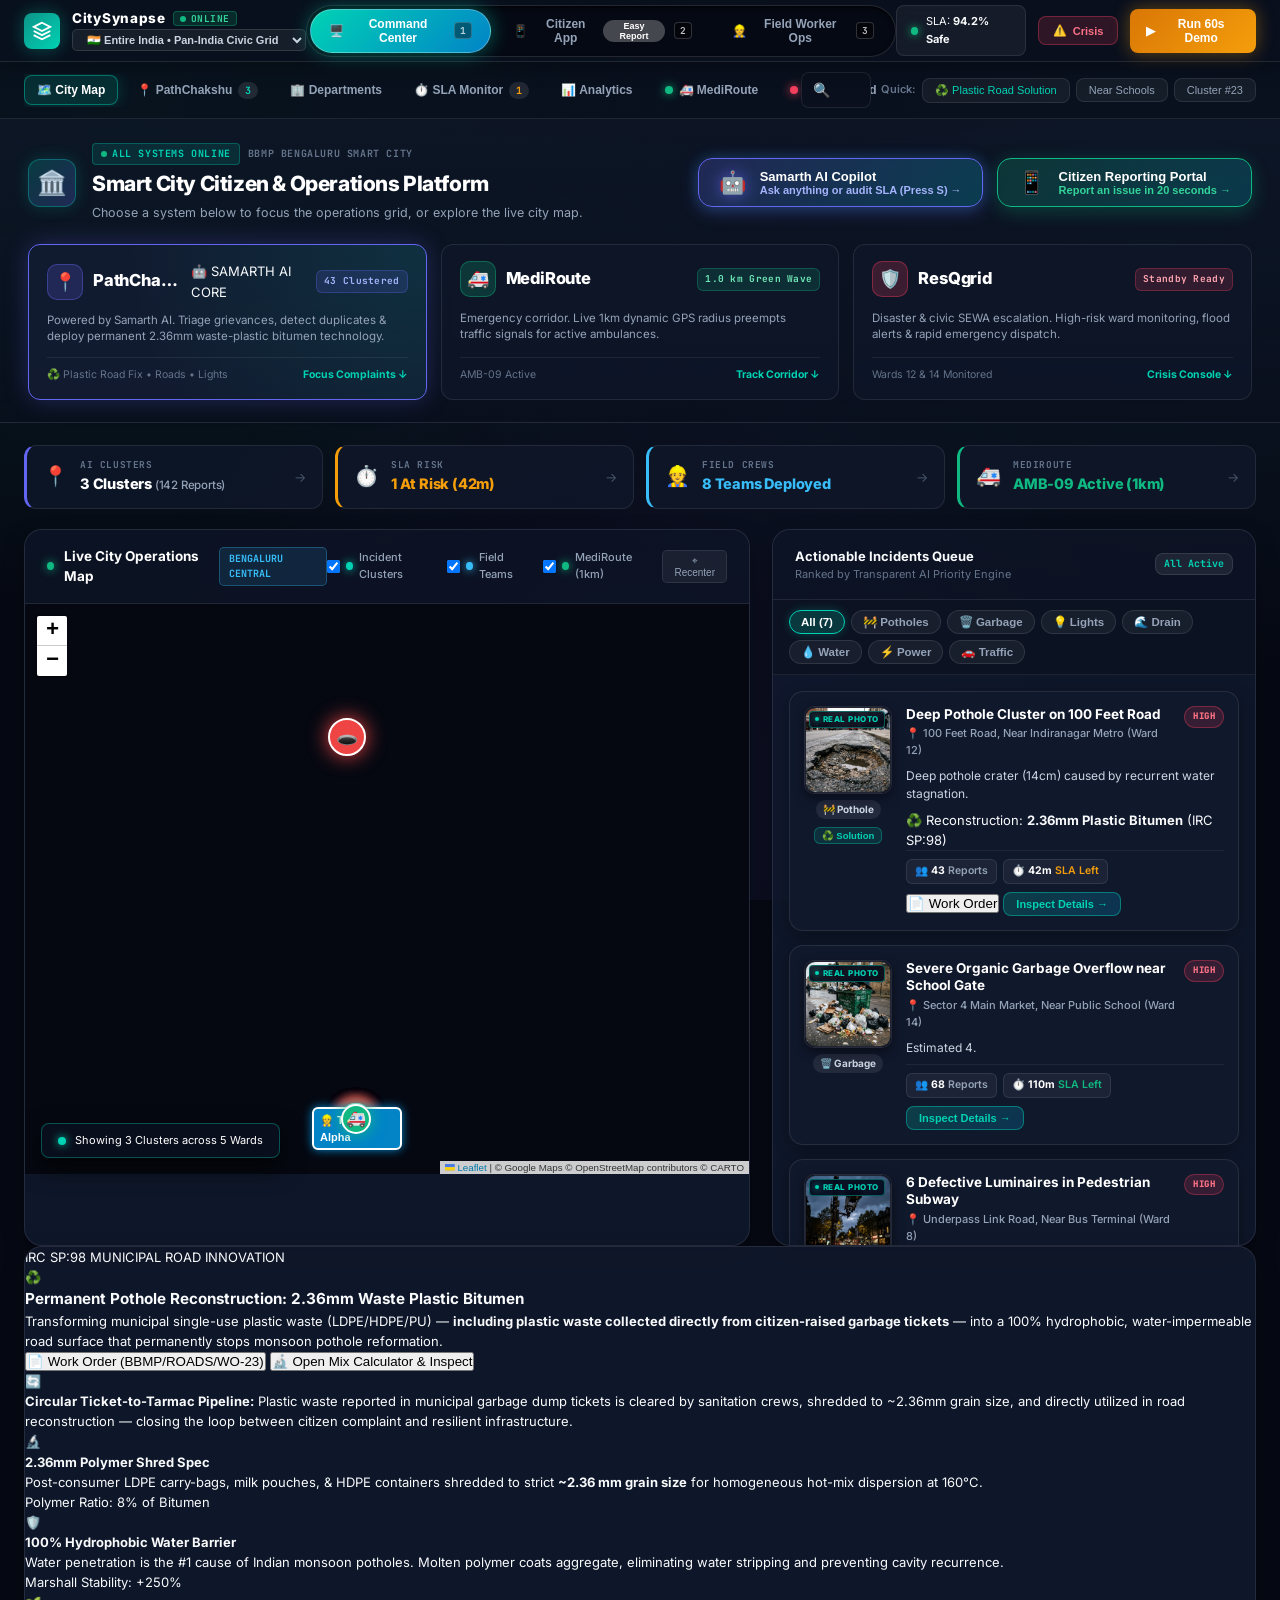
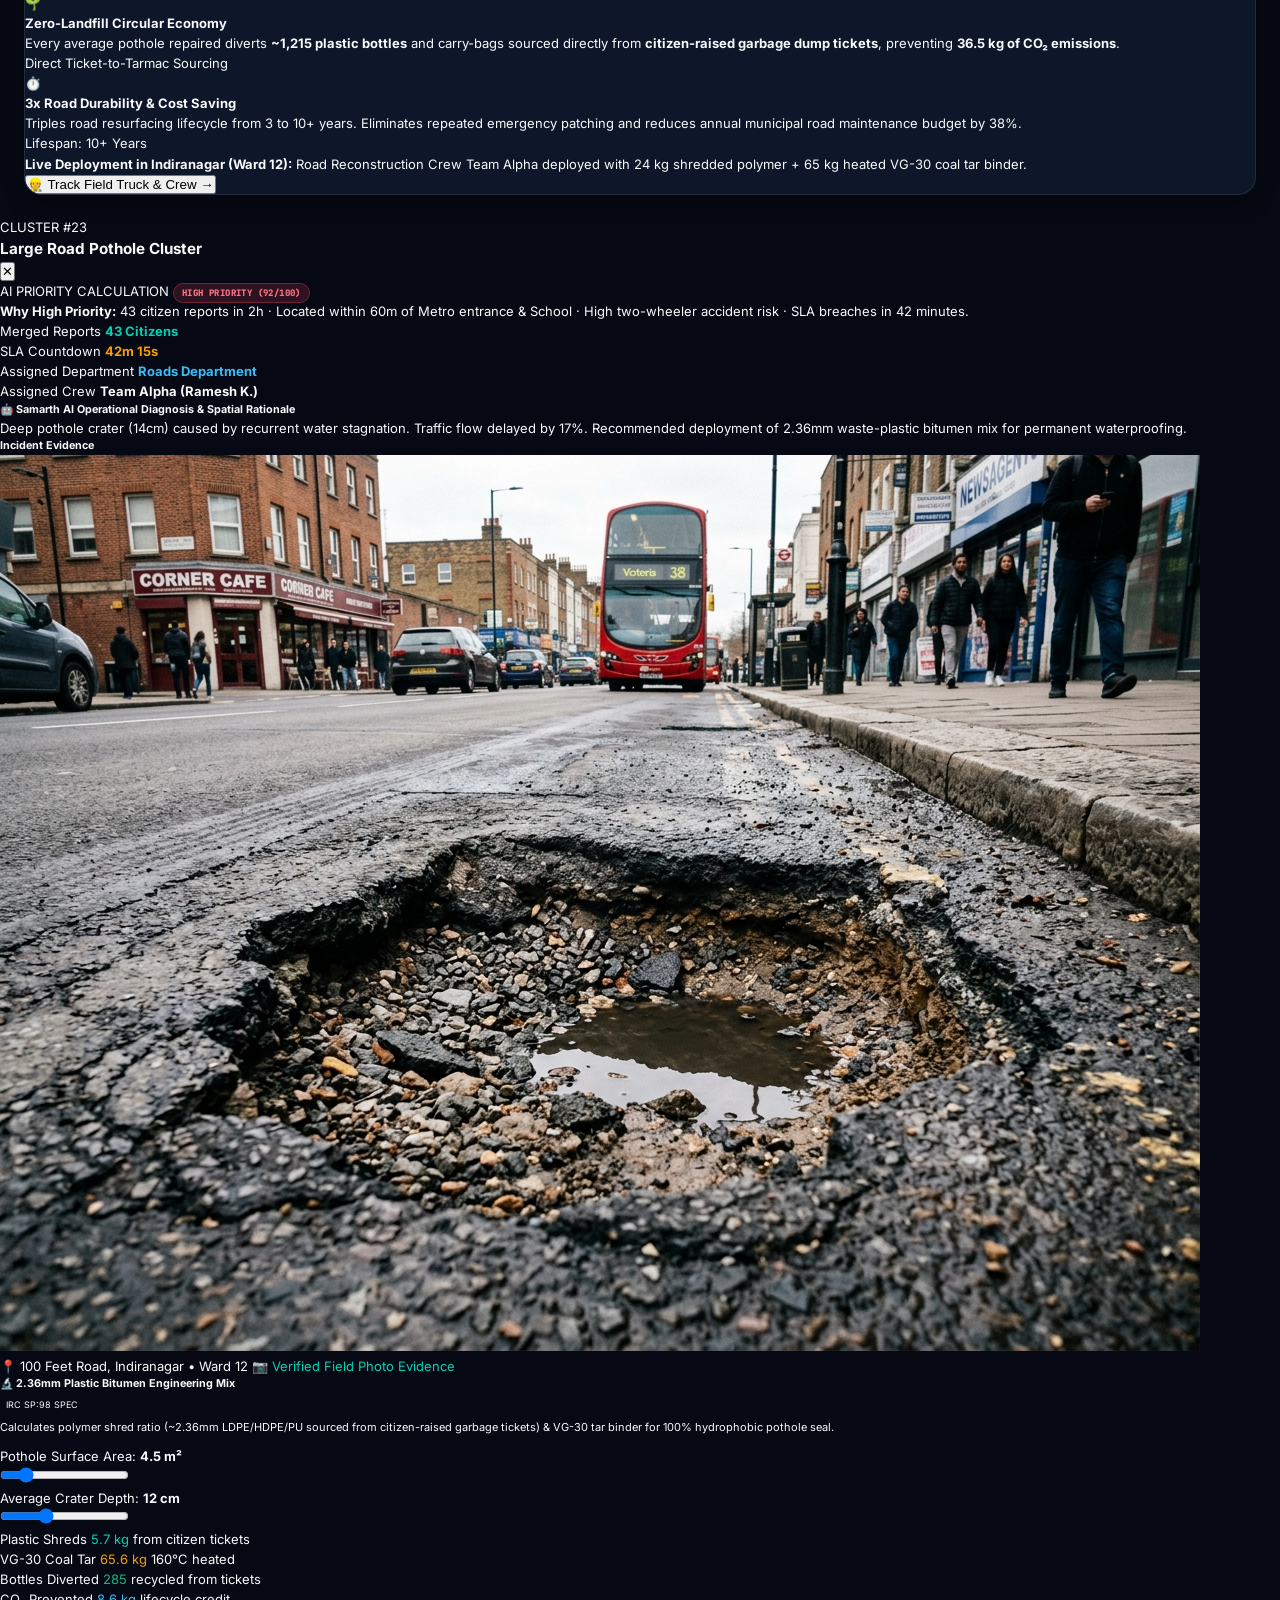
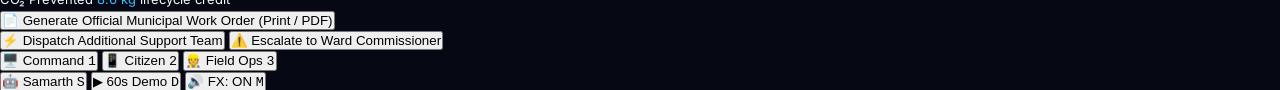
==== index.html @ ceaaeb84 "feat: CitySynapse Smart City Citizen Reporting Platform & Unified Command Center" ====
<!DOCTYPE html>
<html lang="en">
<head>
  <meta charset="UTF-8" />
  <meta name="viewport" content="width=device-width, initial-scale=1.0" />
  <title>CitySynapse — Smart City Citizen Reporting Platform & Unified Command Center</title>
  <meta name="description" content="CitySynapse: Production-grade Civic Operating System connecting Citizens, Field Workers, and City Command Centers with transparent AI triage, incident clustering, and SLA monitoring." />
  
  <!-- Typography: Inter & JetBrains Mono -->
  <link rel="preconnect" href="https://fonts.googleapis.com" />
  <link rel="preconnect" href="https://fonts.gstatic.com" crossorigin />
  <link href="https://fonts.googleapis.com/css2?family=Inter:wght@300;400;500;600;700;800&family=JetBrains+Mono:wght@400;500;600&display=swap" rel="stylesheet" />
  
  <!-- Local Leaflet CSS (Zero tracking / No 3rd-party blockage) -->
  <link rel="stylesheet" href="leaflet.css" />
  
  <!-- Main Production Stylesheet -->
  <link rel="stylesheet" href="style.css" />

  <!-- Client-Side EXIF & GPS Metadata Parser -->
  <script src="exif_parser.js"></script>

  <!-- Google Maps JavaScript API (Entire India Geographic Coverage) -->
  <script src="https://maps.googleapis.com/maps/api/js?loading=async&libraries=places,geometry&callback=initGoogleCivicMap" async defer></script>
</head>
<body class="civic-os-body">

  <!-- =================================================================
       GLOBAL APPLICATION BAR (Clean, Unified Navigation & Role Switcher)
  ================================================================== -->
  <header class="global-app-bar" id="global-app-bar">
    <!-- Left: City Brand & Metro Selector -->
    <div class="bar-left">
      <div class="civic-brand">
        <div class="brand-emblem">
          <svg width="20" height="20" viewBox="0 0 24 24" fill="none" stroke="currentColor" stroke-width="2.2">
            <path d="M12 2L2 7l10 5 10-5-10-5zM2 17l10 5 10-5M2 12l10 5 10-5"/>
          </svg>
        </div>
        <div class="brand-titles">
          <div class="brand-title-row">
            <span class="brand-app-name">CitySynapse</span>
            <span class="brand-live-badge"><span class="live-pulse-dot mini"></span> ONLINE</span>
          </div>
          <div class="metro-dropdown-wrap">
            <select class="metro-select" id="metro-select" onchange="civicApp.changeMetro(this.value)" title="Select City Municipality">
              <option value="IND" selected>🇮🇳 Entire India • Pan-India Civic Grid</option>
              <option value="BLR">Bengaluru • BBMP Smart City</option>
              <option value="DEL">Delhi • MCD Urban Command</option>
              <option value="MUM">Mumbai • BMC Greater Metro</option>
              <option value="HYD">Hyderabad • GHMC Integrated Grid</option>
              <option value="CHN">Chennai • GCC Metropolitan Grid</option>
              <option value="KOL">Kolkata • KMC Central Municipality</option>
              <option value="AMD">Ahmedabad • AMC Smart Urban</option>
              <option value="PUN">Pune • PMC Civic Resilience</option>
              <option value="JAI">Jaipur • JMC Heritage Smart Grid</option>
            </select>
          </div>
        </div>
      </div>
    </div>

    <!-- Center: Role / Experience Switcher (3 Specialized Experiences) -->
    <div class="bar-center">
      <div class="role-switcher-group" role="tablist" aria-label="Experience Switcher">
        <button class="role-btn active" id="role-btn-command" onclick="civicApp.switchExperience('command')" title="Desktop Mission Control (Press 1)">
          <span class="role-icon">🖥️</span>
          <span class="role-label">Command Center</span>
          <kbd class="kbd-sub">1</kbd>
        </button>

        <button class="role-btn" id="role-btn-citizen" onclick="civicApp.switchExperience('citizen')" title="Simple Citizen Reporting App (Press 2)">
          <span class="role-icon">📱</span>
          <span class="role-label">Citizen App</span>
          <span class="role-badge pulse">Easy Report</span>
          <kbd class="kbd-sub">2</kbd>
        </button>

        <button class="role-btn" id="role-btn-field" onclick="civicApp.switchExperience('field')" title="Field Operations Worker View (Press 3)">
          <span class="role-icon">👷</span>
          <span class="role-label">Field Worker Ops</span>
          <kbd class="kbd-sub">3</kbd>
        </button>
      </div>
    </div>

    <!-- Right: Global Actions, SLA Watch & Hackathon Guided Demo Trigger -->
    <div class="bar-right">
      <!-- SLA Status Indicator -->
      <div class="sla-live-pill" id="global-sla-indicator" title="City-Wide SLA Compliance">
        <span class="sla-dot green"></span>
        <span class="sla-text">SLA: <strong>94.2% Safe</strong></span>
      </div>

      <!-- Emergency Mode Button -->
      <button class="btn-emergency-mode" id="btn-emergency-mode" onclick="civicApp.promptEmergencyMode()" title="Toggle Confirmation-Gated Crisis Operations Mode">
        <span class="em-icon">⚠️</span>
        <span class="em-label">Crisis</span>
      </button>

      <!-- Guided Hackathon Demo Button -->
      <button class="btn-guided-demo" id="btn-guided-demo" onclick="civicApp.launchGuidedDemo()" title="Run continuous 60-second end-to-end hackathon demonstration">
        <span class="demo-play-icon">▶</span>
        <span class="demo-label">Run 60s Demo</span>
      </button>
    </div>
  </header>

  <!-- =================================================================
       EXPERIENCE 1: UNIFIED COMMAND CENTER (DESKTOP-FIRST, DARK)
  ================================================================== -->
  <main class="experience-container active" id="exp-command-center">

    <!-- Command Center Sub-Navigation Header -->
    <section class="command-subnav">
      <div class="subnav-tabs">
        <button class="cmd-tab active" data-cmd-tab="overview" onclick="civicApp.switchCommandTab('overview')">
          <span>🗺️ City Map</span>
        </button>
        <button class="cmd-tab" data-cmd-tab="clusters" onclick="civicApp.switchCommandTab('clusters')" title="PathChakshu AI Civic Complaints">
          <span>📍 PathChakshu</span>
          <span class="badge-count text-teal" id="badge-clusters-count">3</span>
        </button>
        <button class="cmd-tab" data-cmd-tab="departments" onclick="civicApp.switchCommandTab('departments')">
          <span>🏢 Departments</span>
        </button>
        <button class="cmd-tab" data-cmd-tab="sla" onclick="civicApp.switchCommandTab('sla')">
          <span>⏱️ SLA Monitor</span>
          <span class="badge-count text-amber" id="badge-sla-count">1</span>
        </button>
        <button class="cmd-tab" data-cmd-tab="analytics" onclick="civicApp.switchCommandTab('analytics')">
          <span>📊 Analytics</span>
        </button>
        <button class="cmd-tab" data-cmd-tab="mediroute" onclick="civicApp.switchCommandTab('mediroute')" title="MediRoute Ambulance Corridor">
          <span class="indicator-dot green"></span>
          <span>🚑 MediRoute</span>
        </button>
        <button class="cmd-tab" data-cmd-tab="resqgrid" onclick="civicApp.focusSystem('resqgrid')" title="ResQgrid Disaster SEWA SOS">
          <span class="indicator-dot red"></span>
          <span>🛡️ ResQgrid</span>
        </button>
      </div>

      <!-- Quick Natural Language Filter Bar -->
      <div class="nl-search-container">
        <div class="nl-input-wrapper">
          <span class="nl-icon">🔍</span>
          <input type="text" id="nl-query-input" class="nl-input" placeholder="Search or filter: e.g. 'near schools', 'potholes', 'Cluster #23'..." onkeyup="civicApp.handleNlInput(event)" />
          <button class="btn-nl-clear" id="btn-nl-clear" onclick="civicApp.clearNlFilter()" style="display:none;">✕</button>
        </div>
        <div class="nl-preset-chips">
          <span class="preset-label">Quick:</span>
          <button class="chip-preset text-teal" onclick="civicApp.applyNlPreset('plastic road')">♻️ Plastic Road Solution</button>
          <button class="chip-preset" onclick="civicApp.applyNlPreset('near schools')">Near Schools</button>
          <button class="chip-preset" onclick="civicApp.applyNlPreset('Cluster #23')">Cluster #23</button>
        </div>
      </div>
    </section>

    <!-- =================================================================
         FRIENDLY SMART CITY SYSTEM HUB (3 Core Integrated Platforms)
    ================================================================== -->
    <section class="system-hub-hero" id="system-hub-hero">
      <div class="hero-welcome-bar">
        <div class="hwb-left">
          <div class="hwb-icon-badge">🏛️</div>
          <div class="hwb-text">
            <div class="hwb-kicker">
              <span class="hub-pill"><span class="live-pulse-dot mini"></span> ALL SYSTEMS ONLINE</span>
              <span class="hwb-city-label">BBMP BENGALURU SMART CITY</span>
            </div>
            <h1 class="hwb-title">Smart City Citizen & Operations Platform</h1>
            <p class="hwb-sub">Choose a system below to focus the operations grid, or explore the live city map.</p>
          </div>
        </div>
        <div class="hwb-right">
          <!-- Samarth AI Glowful Button (on the left side of Citizen Reporting Portal, in same style) -->
          <button class="btn-hero-samarth" id="btn-hero-samarth" onclick="civicApp.openSamarthConsole()" title="Launch Samarth AI Civic Intelligence Console (Press S or ⌘K)">
            <span class="btn-ai-icon">🤖</span>
            <div class="btn-text-group">
              <span class="btn-top-lbl">Samarth AI Copilot</span>
              <span class="btn-bot-lbl">Ask anything or audit SLA (Press S) →</span>
            </div>
          </button>

          <!-- Citizen Reporting Portal Button (on the right) -->
          <button class="btn-switch-to-citizen" onclick="civicApp.switchExperience('citizen')" title="Switch to Simple Citizen Reporting View (Press 2)">
            <span class="btn-phone-icon">📱</span>
            <div class="btn-text-group">
              <span class="btn-top-lbl">Citizen Reporting Portal</span>
              <span class="btn-bot-lbl">Report an issue in 20 seconds →</span>
            </div>
          </button>
        </div>
      </div>

      <!-- 3 Prominent System Focus Cards (Strictly in One Line) -->
      <div class="system-cards-trio">
        <!-- 1. PathChakshu: Civic Complaints -->
        <div class="system-card active" id="sys-card-pathchakshu" onclick="civicApp.focusSystem('pathchakshu')">
          <div class="sys-card-top">
            <div class="sys-card-lead">
              <div class="sys-icon-badge indigo">📍</div>
              <h3 class="sys-title">PathChakshu</h3>
              <span class="ai-brain-chip">🤖 SAMARTH AI CORE</span>
            </div>
            <span class="sys-status-tag indigo">43 Clustered</span>
          </div>
          <p class="sys-desc">Powered by Samarth AI. Triage grievances, detect duplicates & deploy permanent 2.36mm waste-plastic bitumen technology.</p>
          <div class="sys-meta">
            <span class="sys-tags">♻️ Plastic Road Fix • Roads • Lights</span>
            <span class="sys-cta">Focus Complaints ↓</span>
          </div>
        </div>

        <!-- 2. MediRoute: Ambulance Corridor -->
        <div class="system-card" id="sys-card-mediroute" onclick="civicApp.focusSystem('mediroute')">
          <div class="sys-card-top">
            <div class="sys-card-lead">
              <div class="sys-icon-badge emerald">🚑</div>
              <h3 class="sys-title">MediRoute</h3>
            </div>
            <span class="sys-status-tag emerald">1.0 km Green Wave</span>
          </div>
          <p class="sys-desc">Emergency corridor. Live 1km dynamic GPS radius preempts traffic signals for active ambulances.</p>
          <div class="sys-meta">
            <span class="sys-tags">AMB-09 Active</span>
            <span class="sys-cta">Track Corridor ↓</span>
          </div>
        </div>

        <!-- 3. ResQgrid: Disaster & SOS SEWA -->
        <div class="system-card" id="sys-card-resqgrid" onclick="civicApp.focusSystem('resqgrid')">
          <div class="sys-card-top">
            <div class="sys-card-lead">
              <div class="sys-icon-badge rose">🛡️</div>
              <h3 class="sys-title">ResQgrid</h3>
            </div>
            <span class="sys-status-tag rose">Standby Ready</span>
          </div>
          <p class="sys-desc">Disaster & civic SEWA escalation. High-risk ward monitoring, flood alerts & rapid emergency dispatch.</p>
          <div class="sys-meta">
            <span class="sys-tags">Wards 12 & 14 Monitored</span>
            <span class="sys-cta">Crisis Console ↓</span>
          </div>
        </div>
      </div>
    </section>

    <!-- TAB: CITY OVERVIEW & MAP -->
    <div class="cmd-panel active" id="cmd-tab-overview">
      <!-- Streamlined Operational Metrics Bar (Compact & Scannable) -->
      <div class="cmd-kpi-strip">
        <div class="kpi-pill indigo" onclick="civicApp.switchCommandTab('clusters')" title="Click to view AI clusters">
          <span class="kpi-pill-icon">📍</span>
          <div class="kpi-pill-text">
            <span class="kpi-pill-lbl">AI CLUSTERS</span>
            <strong class="kpi-pill-val" id="kpi-clusters-val">3 Clusters <span class="kpi-pill-sub">(142 Reports)</span></strong>
          </div>
          <span class="kpi-pill-arrow">→</span>
        </div>

        <div class="kpi-pill amber" onclick="civicApp.switchCommandTab('sla')" title="Click to view SLA countdowns">
          <span class="kpi-pill-icon">⏱️</span>
          <div class="kpi-pill-text">
            <span class="kpi-pill-lbl">SLA RISK</span>
            <strong class="kpi-pill-val text-amber" id="kpi-sla-risk-val">1 At Risk (42m)</strong>
          </div>
          <span class="kpi-pill-arrow">→</span>
        </div>

        <div class="kpi-pill sky" onclick="civicApp.switchCommandTab('departments')" title="Click to view active field crews">
          <span class="kpi-pill-icon">👷</span>
          <div class="kpi-pill-text">
            <span class="kpi-pill-lbl">FIELD CREWS</span>
            <strong class="kpi-pill-val text-sky" id="kpi-field-units-val">8 Teams Deployed</strong>
          </div>
          <span class="kpi-pill-arrow">→</span>
        </div>

        <div class="kpi-pill emerald" onclick="civicApp.switchCommandTab('mediroute')" title="Click to view MediRoute Corridor">
          <span class="kpi-pill-icon">🚑</span>
          <div class="kpi-pill-text">
            <span class="kpi-pill-lbl">MEDIROUTE</span>
            <strong class="kpi-pill-val text-green" id="kpi-mediroute-val">AMB-09 Active (1km)</strong>
          </div>
          <span class="kpi-pill-arrow">→</span>
        </div>
      </div>

      <!-- Main Geospatial Command Grid: Map (Left) + Actionable Priority Feed (Right) -->
      <div class="cmd-main-grid">
        <!-- Map Panel -->
        <div class="cmd-map-wrapper panel-dark">
          <div class="panel-inner-header">
            <div class="map-title-row">
              <span class="indicator-dot green pulse"></span>
              <h4>Live City Operations Map</h4>
              <span class="map-city-tag" id="map-city-tag">BENGALURU CENTRAL</span>
            </div>
            <!-- Map Layer Toggles -->
            <div class="map-layer-controls">
              <label class="layer-chk">
                <input type="checkbox" id="chk-layer-clusters" checked onchange="civicApp.toggleMapLayer('clusters')" />
                <span class="chk-dot teal"></span> Incident Clusters
              </label>
              <label class="layer-chk">
                <input type="checkbox" id="chk-layer-field" checked onchange="civicApp.toggleMapLayer('field')" />
                <span class="chk-dot sky"></span> Field Teams
              </label>
              <label class="layer-chk">
                <input type="checkbox" id="chk-layer-corridor" checked onchange="civicApp.toggleMapLayer('corridor')" />
                <span class="chk-dot green"></span> MediRoute (1km)
              </label>
              <button class="btn-icon-xs" onclick="civicApp.recenterCommandMap()" title="Recenter Map">⌖ Recenter</button>
            </div>
          </div>
          <div class="map-canvas-holder">
            <div id="command-center-map" class="command-leaflet-map"></div>
            <!-- Map Floating Alert Pill -->
            <div class="map-incident-quickbadge" id="map-quickbadge">
              <span class="quickbadge-dot"></span>
              <span class="quickbadge-txt" id="map-quickbadge-text">Showing 3 Clusters across 5 Wards</span>
            </div>
          </div>
        </div>

        <!-- Right Side: Actionable Priority Queue -->
        <div class="cmd-priority-feed panel-dark">
          <div class="panel-inner-header">
            <div>
              <h4>Actionable Incidents Queue</h4>
              <p class="panel-desc">Ranked by Transparent AI Priority Engine</p>
            </div>
            <span class="tag-status-pill text-teal" id="queue-filter-tag">All Active</span>
          </div>

          <!-- Quick Category Filters for Scannability -->
          <div class="queue-filter-chips">
            <button class="q-chip active" id="q-chip-all" onclick="civicApp.filterQueue('all')">All (7)</button>
            <button class="q-chip" id="q-chip-pothole" onclick="civicApp.filterQueue('Pothole')">🚧 Potholes</button>
            <button class="q-chip" id="q-chip-garbage" onclick="civicApp.filterQueue('Garbage')">🗑️ Garbage</button>
            <button class="q-chip" id="q-chip-streetlight" onclick="civicApp.filterQueue('Streetlight')">💡 Lights</button>
            <button class="q-chip" id="q-chip-drainage" onclick="civicApp.filterQueue('Drainage')">🌊 Drain</button>
            <button class="q-chip" id="q-chip-water-leakage" onclick="civicApp.filterQueue('Water Leakage')">💧 Water</button>
            <button class="q-chip" id="q-chip-power-line" onclick="civicApp.filterQueue('Power Line')">⚡ Power</button>
            <button class="q-chip" id="q-chip-traffic" onclick="civicApp.filterQueue('Traffic')">🚗 Traffic</button>
          </div>

          <div class="incidents-scroll-list" id="command-incidents-list">
            <!-- Pothole Incident with Realistic Photo Evidence -->
            <div class="incident-action-card" onclick="civicApp.openIncidentDrawer('Cluster #23')" title="Click to inspect incident and assign field team">
              <div class="iac-thumb-col">
                <div class="iac-thumb-frame" onclick="event.stopPropagation(); civicApp.openIncidentPhotoModal('Cluster #23')" title="Click to view full HD realistic photo evidence">
                  <img src="/assets/pothole.jpg" class="iac-thumb" alt="Deep Pothole Cluster on 100 Feet Road" loading="lazy" />
                  <span class="iac-photo-tag"><span class="iac-photo-dot"></span>REAL PHOTO</span>
                  <span class="iac-photo-zoom-btn">🔍 View HD</span>
                </div>
                <span class="iac-thumb-badge">🚧 Pothole</span>
                <button class="btn-compare-photo" onclick="event.stopPropagation(); civicApp.openIncidentPhotoModal('Cluster #23', 'solution')" title="View 2.36mm Plastic Road Reconstruction Solution Photo">
                  ♻️ Solution
                </button>
              </div>
              <div class="iac-content">
                <div class="iac-header">
                  <div class="iac-title-wrap">
                    <span class="iac-title">Deep Pothole Cluster on 100 Feet Road</span>
                    <span class="iac-ward-tag">📍 100 Feet Road, Near Indiranagar Metro (Ward 12)</span>
                  </div>
                  <span class="priority-pill high">HIGH</span>
                </div>
                <p class="iac-friendly-desc">Deep pothole crater (14cm) caused by recurrent water stagnation.</p>
                <div class="iac-plastic-pill" onclick="event.stopPropagation(); civicApp.openIncidentDrawer('Cluster #23')">
                  <span class="ipp-icon">♻️</span>
                  <span class="ipp-txt">Reconstruction: <strong>2.36mm Plastic Bitumen</strong> (IRC SP:98)</span>
                </div>
                <div class="iac-bottom-row">
                  <div class="iac-meta-badges">
                    <span class="iac-pill-tag count">👥 <strong>43</strong> Reports</span>
                    <span class="iac-pill-tag text-amber">⏱️ <strong>42m</strong> SLA Left</span>
                  </div>
                  <div class="iac-actions-group">
                    <button class="btn-card-wo" onclick="event.stopPropagation(); civicApp.openWorkOrderModal('Cluster #23')">📄 Work Order</button>
                    <button class="btn-card-inspect" onclick="event.stopPropagation(); civicApp.openIncidentDrawer('Cluster #23')">Inspect Details →</button>
                  </div>
                </div>
              </div>
            </div>

            <!-- Garbage Incident with Realistic Photo Evidence -->
            <div class="incident-action-card" onclick="civicApp.openIncidentDrawer('Cluster #18')" title="Click to inspect incident and assign field team">
              <div class="iac-thumb-col">
                <div class="iac-thumb-frame" onclick="event.stopPropagation(); civicApp.openIncidentPhotoModal('Cluster #18')" title="Click to view full HD realistic photo evidence">
                  <img src="/assets/garbage.jpg" class="iac-thumb" alt="Severe Organic Garbage Overflow near School Gate" loading="lazy" />
                  <span class="iac-photo-tag"><span class="iac-photo-dot"></span>REAL PHOTO</span>
                  <span class="iac-photo-zoom-btn">🔍 View HD</span>
                </div>
                <span class="iac-thumb-badge">🗑️ Garbage</span>
              </div>
              <div class="iac-content">
                <div class="iac-header">
                  <div class="iac-title-wrap">
                    <span class="iac-title">Severe Organic Garbage Overflow near School Gate</span>
                    <span class="iac-ward-tag">📍 Sector 4 Main Market, Near Public School (Ward 14)</span>
                  </div>
                  <span class="priority-pill high">HIGH</span>
                </div>
                <p class="iac-friendly-desc">Estimated 4.8 tons decomposing organic biomass.</p>
                <div class="iac-bottom-row">
                  <div class="iac-meta-badges">
                    <span class="iac-pill-tag count">👥 <strong>68</strong> Reports</span>
                    <span class="iac-pill-tag text-green">⏱️ <strong>110m</strong> SLA Left</span>
                  </div>
                  <div class="iac-actions-group">
                    <button class="btn-card-inspect" onclick="event.stopPropagation(); civicApp.openIncidentDrawer('Cluster #18')">Inspect Details →</button>
                  </div>
                </div>
              </div>
            </div>

            <!-- Streetlight Incident with Realistic Photo Evidence -->
            <div class="incident-action-card" onclick="civicApp.openIncidentDrawer('Cluster #09')" title="Click to inspect incident and assign field team">
              <div class="iac-thumb-col">
                <div class="iac-thumb-frame" onclick="event.stopPropagation(); civicApp.openIncidentPhotoModal('Cluster #09')" title="Click to view full HD realistic photo evidence">
                  <img src="/assets/streetlight.jpg" class="iac-thumb" alt="6 Defective Luminaires in Pedestrian Subway" loading="lazy" />
                  <span class="iac-photo-tag"><span class="iac-photo-dot"></span>REAL PHOTO</span>
                  <span class="iac-photo-zoom-btn">🔍 View HD</span>
                </div>
                <span class="iac-thumb-badge">💡 Streetlight</span>
              </div>
              <div class="iac-content">
                <div class="iac-header">
                  <div class="iac-title-wrap">
                    <span class="iac-title">6 Defective Luminaires in Pedestrian Subway</span>
                    <span class="iac-ward-tag">📍 Underpass Link Road, Near Bus Terminal (Ward 8)</span>
                  </div>
                  <span class="priority-pill high">HIGH</span>
                </div>
                <p class="iac-friendly-desc">Phase trip in distribution pillar.</p>
                <div class="iac-bottom-row">
                  <div class="iac-meta-badges">
                    <span class="iac-pill-tag count">👥 <strong>31</strong> Reports</span>
                    <span class="iac-pill-tag text-green">⏱️ <strong>165m</strong> SLA Left</span>
                  </div>
                  <div class="iac-actions-group">
                    <button class="btn-card-inspect" onclick="event.stopPropagation(); civicApp.openIncidentDrawer('Cluster #09')">Inspect Details →</button>
                  </div>
                </div>
              </div>
            </div>
          </div>
        </div>
      </div>

      <!-- =================================================================
           SUSTAINABLE POTHOLE SOLUTION: PLASTIC ROAD INNOVATION SHOWCASE
      ================================================================== -->
      <section class="plastic-road-showcase-card panel-dark" id="plastic-road-showcase">
        <div class="pr-showcase-header">
          <div class="pr-badge-pill">
            <span class="pr-pill-dot"></span>
            <span>IRC SP:98 MUNICIPAL ROAD INNOVATION</span>
          </div>
          <div class="pr-title-group">
            <div class="pr-title-icon">♻️</div>
            <div>
              <h3 class="pr-title">Permanent Pothole Reconstruction: 2.36mm Waste Plastic Bitumen</h3>
              <p class="pr-subtitle">
                Transforming municipal single-use plastic waste (LDPE/HDPE/PU) — <strong>including plastic waste collected directly from citizen-raised garbage tickets</strong> — into a 100% hydrophobic, water-impermeable road surface that permanently stops monsoon pothole reformation.
              </p>
            </div>
          </div>
          <div class="pr-header-actions">
            <button class="btn-pr-action" onclick="civicApp.openWorkOrderModal('Cluster #23')" title="View official municipal work order">
              📄 Work Order (BBMP/ROADS/WO-23)
            </button>
            <button class="btn-pr-action primary" onclick="civicApp.openIncidentDrawer('Cluster #23')" title="Open 2.36mm engineering mix calculator">
              🔬 Open Mix Calculator & Inspect
            </button>
          </div>
        </div>

        <!-- Circular Ticket-to-Tarmac Pipeline Callout -->
        <div class="pr-circular-pipeline-badge">
          <div class="pcpb-icon">🔄</div>
          <div class="pcpb-text">
            <strong>Circular Ticket-to-Tarmac Pipeline:</strong> Plastic waste reported in municipal garbage dump tickets is cleared by sanitation crews, shredded to ~2.36mm grain size, and directly utilized in road reconstruction — closing the loop between citizen complaint and resilient infrastructure.
          </div>
        </div>

        <!-- 4 Core Engineering & Civic Pillars Grid -->
        <div class="pr-pillars-grid">
          <div class="pr-pillar-item">
            <div class="pr-pillar-icon">🔬</div>
            <div class="pr-pillar-content">
              <h4>2.36mm Polymer Shred Spec</h4>
              <p>Post-consumer LDPE carry-bags, milk pouches, & HDPE containers shredded to strict <strong>~2.36 mm grain size</strong> for homogeneous hot-mix dispersion at 160°C.</p>
              <span class="pr-spec-tag">Polymer Ratio: 8% of Bitumen</span>
            </div>
          </div>

          <div class="pr-pillar-item">
            <div class="pr-pillar-icon">🛡️</div>
            <div class="pr-pillar-content">
              <h4>100% Hydrophobic Water Barrier</h4>
              <p>Water penetration is the #1 cause of Indian monsoon potholes. Molten polymer coats aggregate, eliminating water stripping and preventing cavity recurrence.</p>
              <span class="pr-spec-tag">Marshall Stability: +250%</span>
            </div>
          </div>

          <div class="pr-pillar-item">
            <div class="pr-pillar-icon">🌱</div>
            <div class="pr-pillar-content">
              <h4>Zero-Landfill Circular Economy</h4>
              <p>Every average pothole repaired diverts <strong>~1,215 plastic bottles</strong> and carry-bags sourced directly from <strong>citizen-raised garbage dump tickets</strong>, preventing <strong>36.5 kg of CO₂ emissions</strong>.</p>
              <span class="pr-spec-tag">Direct Ticket-to-Tarmac Sourcing</span>
            </div>
          </div>

          <div class="pr-pillar-item">
            <div class="pr-pillar-icon">⏱️</div>
            <div class="pr-pillar-content">
              <h4>3x Road Durability & Cost Saving</h4>
              <p>Triples road resurfacing lifecycle from 3 to 10+ years. Eliminates repeated emergency patching and reduces annual municipal road maintenance budget by 38%.</p>
              <span class="pr-spec-tag">Lifespan: 10+ Years</span>
            </div>
          </div>
        </div>

        <!-- Live Deployment Status Banner -->
        <div class="pr-deployment-strip">
          <div class="pr-dep-left">
            <span class="pr-status-pulse"></span>
            <span><strong>Live Deployment in Indiranagar (Ward 12):</strong> Road Reconstruction Crew Team Alpha deployed with 24 kg shredded polymer + 65 kg heated VG-30 coal tar binder.</span>
          </div>
          <div class="pr-dep-right">
            <button class="btn-track-plastic-job" onclick="civicApp.switchExperience('field')">
              👷 Track Field Truck & Crew →
            </button>
          </div>
        </div>
      </section>
    </div>

    <!-- TAB: AI INCIDENT CLUSTERS -->
    <div class="cmd-panel" id="cmd-tab-clusters">
      <div class="panel-dark section-container">
        <div class="panel-inner-header">
          <div>
            <h3>AI Duplicate Detection & Incident Clustering</h3>
            <p class="panel-desc">
              Instead of 100 independent complaints, the system automatically aggregates related reports by spatial proximity (<150m), time window, and computer vision features into unified clusters.
            </p>
          </div>
        </div>

        <div class="clusters-grid" id="clusters-display-grid">
          <!-- Dynamically populated -->
        </div>
      </div>
    </div>

    <!-- TAB: DEPARTMENTS WORKSPACES -->
    <div class="cmd-panel" id="cmd-tab-departments">
      <div class="panel-dark section-container">
        <div class="panel-inner-header">
          <div>
            <h3>Department Operational Workspaces</h3>
            <p class="panel-desc">Each department sees only what is relevant to its actionable responsibilities.</p>
          </div>
          <div class="dept-pills-filter" id="dept-pills-filter">
            <!-- Populated via JS -->
          </div>
        </div>

        <div class="dept-workspace-content" id="dept-workspace-content">
          <!-- Populated via JS -->
        </div>
      </div>
    </div>

    <!-- TAB: SLA MONITORING -->
    <div class="cmd-panel" id="cmd-tab-sla">
      <div class="panel-dark section-container">
        <div class="panel-inner-header">
          <div>
            <h3>City-Wide SLA & Escalation Monitor</h3>
            <p class="panel-desc">Proactive warnings before breaches occur. Status categories: Safe • At Risk • Critical • Breached.</p>
          </div>
          <div class="sla-overview-stats">
            <span class="sla-stat-chip green">94.2% Within SLA</span>
            <span class="sla-stat-chip amber">1 At Risk (&lt;1h)</span>
            <span class="sla-stat-chip red">0 Breaches</span>
          </div>
        </div>

        <div class="table-responsive">
          <table class="civic-data-table">
            <thead>
              <tr>
                <th>Cluster / Ticket</th>
                <th>Issue Category</th>
                <th>Location & Ward</th>
                <th>Department</th>
                <th>SLA Deadline</th>
                <th>Time Remaining</th>
                <th>Risk State</th>
                <th>Escalation Level</th>
                <th>Actions</th>
              </tr>
            </thead>
            <tbody id="sla-table-tbody">
              <!-- Dynamically populated -->
            </tbody>
          </table>
        </div>
      </div>
    </div>

    <!-- TAB: CITY ANALYTICS & TRENDS (OFFICIAL STATUTORY PERFORMANCE & FORMAL INCIDENT REGISTERS) -->
    <div class="cmd-panel" id="cmd-tab-analytics">
      <div class="panel-dark section-container">
        
        <!-- Official Government Registry Header -->
        <div class="official-registry-header">
          <div class="official-emblem-badge">
            <div class="official-crest-icon">🏛️</div>
            <div>
              <div class="official-super-heading">GOVERNMENT OF KARNATAKA • URBAN DEVELOPMENT DEPARTMENT</div>
              <h3 class="official-registry-title">Statutory Municipal Performance & Formal Incident Registers</h3>
              <p class="official-registry-sub">
                Official gazetted administrative records, mandated engineering directives (IRC SP:98-2020), and statutory performance ledgers maintained under the Karnataka Municipal Corporations Act 1976 and Sakala Guarantee of Services Act 2011.
              </p>
            </div>
          </div>

          <!-- Official Key Metrics Ribbon -->
          <div class="official-metrics-strip">
            <div class="official-metric-cell">
              <span class="om-label">STATUTORY REGISTERS</span>
              <span class="om-val text-teal" id="stat-reg-count">6 Active Forms</span>
              <span class="om-sub">Form II, IV, VII, IX, XII, XV</span>
            </div>
            <div class="official-metric-cell">
              <span class="om-label">MANDATED SLA RATE</span>
              <span class="om-val text-green" id="stat-sla-rate">93.4%</span>
              <span class="om-sub">Under Sakala Act 2011</span>
            </div>
            <div class="official-metric-cell">
              <span class="om-label">POLYMER BITUMEN SAVINGS</span>
              <span class="om-val text-sky" id="stat-plastic-diverted">14.8 Tons</span>
              <span class="om-sub">IRC SP:98 Plastic Reused</span>
            </div>
            <div class="official-metric-cell">
              <span class="om-label">GAZETTE AUDIT STATUS</span>
              <span class="om-val text-amber"><span class="indicator-dot green pulse inline"></span> Gazetted</span>
              <span class="om-sub">Updated Real-Time</span>
            </div>
          </div>
        </div>

        <!-- Official Administrative Sort & Filter Control Bar -->
        <div class="official-controls-bar">
          <div class="official-controls-left">
            <div class="official-control-group">
              <label class="ctrl-label" for="analytics-sort-select">
                <span class="ctrl-icon">⚖️</span>
                <strong>Sort Official Records:</strong>
              </label>
              <select id="analytics-sort-select" class="official-sort-select" onchange="civicApp.setAnalyticsSort(this.value)">
                <option value="form_asc">📜 Statutory Form Order (Form II → XV)</option>
                <option value="form_desc">📜 Reverse Statutory Order (Form XV → II)</option>
                <option value="priority">🚨 Priority Grade (Critical Grade-I First)</option>
                <option value="sla_asc">⏱️ SLA Compliance (Ascending / At-Risk First)</option>
                <option value="sla_desc">📈 SLA Compliance (Descending / Highest First)</option>
                <option value="volume_desc">📊 Incident Citations (Highest Volume First)</option>
                <option value="ward_asc">📍 Ward Jurisdiction (Ward 04 → 22)</option>
              </select>
            </div>

            <!-- View Toggle: Gazette Table vs Dossiers -->
            <div class="official-view-toggle">
              <button class="view-toggle-btn active" id="btn-view-gazette" onclick="civicApp.setAnalyticsViewMode('gazette')">
                <span>📜 Gazette Register</span>
              </button>
              <button class="view-toggle-btn" id="btn-view-dossier" onclick="civicApp.setAnalyticsViewMode('dossier')">
                <span>📁 Formal Dossiers</span>
              </button>
            </div>
          </div>

          <!-- Directorate Filter Chips -->
          <div class="official-filter-chips" id="analytics-filter-chips">
            <button class="official-filter-chip active" data-category="all" onclick="civicApp.setAnalyticsFilter('all')">
              All Forms (6)
            </button>
            <button class="official-filter-chip" data-category="road_polymer" onclick="civicApp.setAnalyticsFilter('road_polymer')">
              Form VII: Road & Plastic Bitumen
            </button>
            <button class="official-filter-chip" data-category="solid_waste" onclick="civicApp.setAnalyticsFilter('solid_waste')">
              Form IV: Solid Waste Abatement
            </button>
            <button class="official-filter-chip" data-category="electrical" onclick="civicApp.setAnalyticsFilter('electrical')">
              Form IX: High-Voltage Grid
            </button>
            <button class="official-filter-chip" data-category="stormwater" onclick="civicApp.setAnalyticsFilter('stormwater')">
              Form XII: Stormwater Culverts
            </button>
            <button class="official-filter-chip" data-category="transit_emergency" onclick="civicApp.setAnalyticsFilter('transit_emergency')">
              Form II: Emergency Transit
            </button>
            <button class="official-filter-chip" data-category="sakala_sla" onclick="civicApp.setAnalyticsFilter('sakala_sla')">
              Form XV: Sakala Citizen SLAs
            </button>
          </div>
        </div>

        <!-- Dynamic Content Containers -->
        <!-- VIEW 1: GAZETTE OFFICIAL REGISTER (TABLE LEDGER) -->
        <div id="analytics-gazette-table-view" class="official-register-view">
          <!-- Rendered dynamically by JS -->
        </div>

        <!-- VIEW 2: FORMAL DOSSIERS GRID (CARDS VIEW) -->
        <div id="analytics-dossiers-view" class="official-register-view" style="display: none;">
          <!-- Rendered dynamically by JS -->
        </div>

        <!-- STATUTORY BATCHING TOOL & WORK ORDER (Preserved with exact IDs for test compatibility) -->
        <div class="statutory-tool-section" id="form-vii-calculator-anchor">
          <div class="analytics-card calculator-card formal-calc-card">
            <div class="analytics-header">
              <div class="formal-calc-title-box">
                <span class="card-badge green">FORM VII STATUTORY MATERIAL BATCHING TOOL</span>
                <span class="formal-gazette-badge">IRC SP:98-2020 STANDARDIZED SPECIFICATION</span>
              </div>
              <span class="card-ward">Eco-Pave Polymer Simulator • Ward 09 Outer Ring Road</span>
            </div>
            <h4>Waste Plastic Bitumen Formulation & Material Batching Engine</h4>
            <p class="analytics-desc">Real-time statutory engineering formulation for water-resistant road resurfacing (Replacing 8% VG-30 Bitumen with 2.36mm shredded polymer mix):</p>
            
            <div class="calc-sliders-box">
              <div class="calc-slider-group">
                <div class="slider-header">
                  <span>Pothole / Road Surface Area:</span>
                  <strong id="calc-area-val">2.8 m²</strong>
                </div>
                <input type="range" min="0.5" max="10.0" step="0.1" value="2.8" class="calc-slider" id="calc-area-slider" oninput="civicApp.updatePlasticCalculator('tab')" />
              </div>

              <div class="calc-slider-group">
                <div class="slider-header">
                  <span>Average Crater Depth:</span>
                  <strong id="calc-depth-val">14 cm</strong>
                </div>
                <input type="range" min="4" max="25" step="1" value="14" class="calc-slider" id="calc-depth-slider" oninput="civicApp.updatePlasticCalculator('tab')" />
              </div>
            </div>

            <!-- Dynamic Formulation Results -->
            <div class="calc-results-grid">
              <div class="calc-res-item">
                <span class="res-lbl">2.36mm Plastic Shreds</span>
                <strong class="res-val text-teal" id="calc-res-plastic">23.5 kg</strong>
                <span class="res-sub">LDPE + HDPE + PU Blend</span>
              </div>
              <div class="calc-res-item">
                <span class="res-lbl">Refined Coal Tar Binder</span>
                <strong class="res-val text-sky" id="calc-res-tar">58.8 kg</strong>
                <span class="res-sub">Hydrophobic VG-30 Matrix</span>
              </div>
              <div class="calc-res-item">
                <span class="res-lbl">Plastic Bottles Diverted</span>
                <strong class="res-val text-green" id="calc-res-bottles">1,470</strong>
                <span class="res-sub">From Municipal Landfills</span>
              </div>
              <div class="calc-res-item">
                <span class="res-lbl">CO₂ Emissions Offset</span>
                <strong class="res-val text-green" id="calc-res-co2">35.2 kg</strong>
                <span class="res-sub">Carbon Credits Accrued</span>
              </div>
            </div>

            <div class="calc-action-row">
              <button class="btn-generate-work-order" onclick="civicApp.openWorkOrderModal('Cluster #23')">
                📄 Generate Official Municipal Work Order
              </button>
              <span class="official-seal-inline">
                <span class="seal-mark">✓</span> IRC SP:98-2020 Statutory Compliance Certified
              </span>
            </div>
          </div>
        </div>

      </div>
    </div>

    <!-- TAB: MEDIROUTE AMBULANCE GREEN CORRIDOR -->
    <div class="cmd-panel" id="cmd-tab-mediroute">
      <div class="panel-dark section-container">
        <div class="panel-inner-header">
          <div>
            <h3>MediRoute — Emergency Ambulance Green Corridor</h3>
            <p class="panel-desc">
              1.0 km dynamic preemption radius tracks the moving emergency vehicle. Traffic signals synchronize dynamically to clear downstream intersections while overhead VMS screens broadcast live clearance warnings.
            </p>
          </div>
          <div class="corridor-active-pill">
            <span class="indicator-dot green pulse"></span>
            <span>CORRIDOR ACTIVE: AMB-09</span>
          </div>
        </div>

        <!-- Overhead Digital VMS Screen Simulation -->
        <div class="overhead-vms-display">
          <div class="vms-stripe"></div>
          <div class="vms-heading-row">
            <span class="vms-tag">OVERHEAD TRAFFIC GANTRY SCREEN (VMS BROADCAST)</span>
            <span class="vms-stat">RADAR: 1,000 METERS</span>
          </div>
          <div class="vms-text blink-glow">
            “AMBULANCE IS ON ITS WAY — PLEASE MAKE WAY”
          </div>
          <div class="vms-subtext">
            ⚡ EMERGENCY VEHICLE APPROACHING WITHIN 1.0 KM • GREEN CORRIDOR ACTIVE • CLEAR INNER LANE ⚡
          </div>
        </div>

        <!-- Controls & Simulator Status -->
        <div class="mediroute-controls-bar">
          <button class="btn-primary-teal" id="cmd-btn-start-mediroute" onclick="civicApp.toggleMediRouteSimulation()">
            ▶ START AMBULANCE JOURNEY (TO APEX TRAUMA CENTER)
          </button>
          <button class="btn-secondary-dark" onclick="civicApp.resetMediRouteSimulation()">
            ↺ Reset
          </button>
          <div class="mediroute-telemetry-readout">
            <span>Speed: <strong id="med-speed-readout">0 km/h</strong></span>
            <span>Distance: <strong id="med-dist-readout">3.8 km</strong></span>
            <span>ETA: <strong id="med-eta-readout" class="text-teal">4m 15s</strong></span>
            <span>Signals Synchronized: <strong id="med-signals-readout" class="text-green">5 / 5</strong></span>
          </div>
        </div>
      </div>
    </div>
  </main>

  <!-- =================================================================
       EXPERIENCE 2: CITIZEN MOBILE EXPERIENCE (MOBILE-FIRST, LIGHT `#F8FAFC`)
  ================================================================== -->
  <section class="experience-container" id="exp-citizen">
    <div class="citizen-device-wrapper">
      <div class="citizen-phone-chassis">
        <!-- Phone Status Bar -->
        <div class="phone-status-bar">
          <span class="phone-time" id="phone-clock">09:41</span>
          <div class="phone-status-icons">
            <span>📶</span> <span>5G</span> <span>🔋 98%</span>
          </div>
        </div>

        <!-- Citizen App Header -->
        <div class="citizen-app-header">
          <div class="cit-header-left">
            <div class="cit-avatar">JD</div>
            <div>
              <div class="cit-welcome">Namaste, Janardhan</div>
              <div class="cit-location">📍 Ward 12, Indiranagar • Bengaluru</div>
            </div>
          </div>
          <button class="cit-bell-btn" onclick="civicApp.switchCitizenTab('notifications')">
            <span>🔔</span>
            <span class="cit-notif-dot"></span>
          </button>
        </div>

        <!-- Citizen Inner Screen Content -->
        <div class="citizen-screen-scroll">
          
          <!-- SUBTAB 1: CITIZEN HOME -->
          <div class="cit-subtab active" id="cit-tab-home">
            <!-- Hero "Report an Issue" CTA Button (The Single Most Obvious Action) -->
            <div class="cit-report-hero-card" onclick="civicApp.switchCitizenTab('report')">
              <div class="report-hero-glow"></div>
              <div class="report-hero-content">
                <div class="hero-camera-icon">📸</div>
                <div>
                  <h3 class="report-hero-title">Report an Issue in 20 Seconds</h3>
                  <p class="report-hero-sub">Photo or voice description • AI detects category & coordinates automatically</p>
                </div>
              </div>
              <button class="btn-hero-tap">Tap to Report →</button>
            </div>

            <!-- Citizen Verification Alert Card (Signature Trust Loop) -->
            <div class="cit-card verify-card" id="cit-verify-card">
              <div class="verify-header">
                <span class="verify-badge">VERIFICATION NEEDED</span>
                <span class="verify-time">Resolved 25m ago</span>
              </div>
              <h4>Did the Roads Department fix the Pothole on 100 Feet Road?</h4>
              <p class="text-xs text-muted">Field Team Alpha marked ticket #PC-8102 resolved with photo evidence.</p>
              <div class="verify-buttons-row">
                <button class="btn-verify-yes" onclick="civicApp.citizenConfirmResolution(true)">
                  ✓ Yes, Issue is Resolved
                </button>
                <button class="btn-verify-no" onclick="civicApp.citizenConfirmResolution(false)">
                  ✕ Still an Issue
                </button>
              </div>
            </div>

            <!-- Community Impact Stat -->
            <div class="cit-impact-banner">
              <span class="impact-icon">🏆</span>
              <div class="impact-text">
                <strong>Your Civic Impact:</strong> Your reports helped resolve <strong>4 safety issues</strong> in your ward this month!
              </div>
            </div>

            <!-- Active Reports Quick Peek -->
            <div class="cit-section-heading">
              <span>Your Active Reports</span>
              <a href="#" onclick="civicApp.switchCitizenTab('myreports')">View All →</a>
            </div>
            <div class="cit-mini-reports-list" id="cit-home-reports-list">
              <!-- Populated via JS -->
            </div>
          </div>

          <!-- SUBTAB 2: REPORT AN ISSUE (20-30s FLOW) -->
          <div class="cit-subtab" id="cit-tab-report">
            <div class="cit-flow-header">
              <button class="btn-flow-back" onclick="civicApp.switchCitizenTab('home')">←</button>
              <h3>Report an Issue</h3>
              <span class="flow-step-pill" id="flow-step-label">Step 1 of 4</span>
            </div>

            <!-- Step 1: Category Grid -->
            <div class="report-step active" id="rep-step-1">
              <h4 class="step-question">What is the problem?</h4>
              <p class="step-hint">Select category in one tap (no department selection needed):</p>
              
              <div class="category-grid">
                <button class="cat-tile active" data-category="Pothole" onclick="civicApp.selectCitizenCategory('Pothole')">
                  <span class="cat-icon">🕳️</span>
                  <span class="cat-name">Pothole</span>
                </button>
                <button class="cat-tile" data-category="Garbage" onclick="civicApp.selectCitizenCategory('Garbage')">
                  <span class="cat-icon">🗑️</span>
                  <span class="cat-name">Garbage Heap</span>
                </button>
                <button class="cat-tile" data-category="Streetlight" onclick="civicApp.selectCitizenCategory('Streetlight')">
                  <span class="cat-icon">💡</span>
                  <span class="cat-name">Street Light</span>
                </button>
                <button class="cat-tile" data-category="Water Leakage" onclick="civicApp.selectCitizenCategory('Water Leakage')">
                  <span class="cat-icon">🚰</span>
                  <span class="cat-name">Water Leakage</span>
                </button>
                <button class="cat-tile" data-category="Drainage" onclick="civicApp.selectCitizenCategory('Drainage')">
                  <span class="cat-icon">🌊</span>
                  <span class="cat-name">Drainage / Flood</span>
                </button>
                <button class="cat-tile" data-category="Power Line" onclick="civicApp.selectCitizenCategory('Power Line')">
                  <span class="cat-icon">⚡</span>
                  <span class="cat-name">Sparking Wire</span>
                </button>
                <button class="cat-tile" data-category="Traffic" onclick="civicApp.selectCitizenCategory('Traffic')">
                  <span class="cat-icon">🚦</span>
                  <span class="cat-name">Traffic Jam</span>
                </button>
                <button class="cat-tile" data-category="Other" onclick="civicApp.selectCitizenCategory('Other')">
                  <span class="cat-icon">⚠️</span>
                  <span class="cat-name">Other Hazard</span>
                </button>
              </div>

              <button class="btn-flow-next" onclick="civicApp.goToReportStep(2)">
                Continue with <span id="btn-next-cat-name">Pothole</span> →
              </button>
            </div>

            <!-- Step 2: Evidence & Voice Description -->
            <div class="report-step" id="rep-step-2">
              <h4 class="step-question">Add Evidence & Location</h4>
              <p class="step-hint">GPS coordinates & photo captured automatically:</p>

              <!-- Photo Attachment, Real File Upload & Real-Time GPS Location Tag -->
              <div class="cit-photo-box">
                <!-- File Upload Zone (Supports actual image uploads with EXIF) -->
                <div class="cit-upload-dragzone" id="cit-upload-dragzone" onclick="document.getElementById('cit-photo-file-input').click()">
                  <input type="file" id="cit-photo-file-input" accept="image/jpeg,image/png,image/webp,image/*" style="display:none;" onchange="civicApp.handlePhotoFileUpload(event)" />
                  <div class="upload-zone-content">
                    <span class="upload-zone-icon">📷</span>
                    <div class="upload-zone-texts">
                      <strong>Click to Upload Issue Photograph or Drag & Drop</strong>
                      <span class="upload-zone-sub">Supports JPEG with camera GPS EXIF metadata (Auto-detects coordinates)</span>
                    </div>
                    <button type="button" class="btn-browse-file">Browse File</button>
                  </div>
                </div>

                <div class="cit-photo-preview" id="cit-photo-preview">
                  <img id="cit-preview-img" src="" alt="Captured Evidence" />
                  <span class="photo-gps-badge" id="photo-gps-tag">📍 GPS: 12.9716° N, 77.5946° E (±2m Accuracy)</span>
                </div>

                <!-- Instant EXIF & Category Preset Selectors for Interactive Testing -->
                <div class="photo-presets-wrapper">
                  <div class="photo-sample-exif-chips">
                    <span class="exif-sample-lbl">Quick EXIF Test Samples:</span>
                    <button type="button" class="btn-sample-exif active" onclick="civicApp.simulateExifPhoto('delhi_pothole')">📍 Sample with GPS EXIF (New Delhi Pothole)</button>
                    <button type="button" class="btn-sample-exif" onclick="civicApp.simulateExifPhoto('no_gps_screenshot')">🚫 Sample without GPS (WhatsApp / Screenshot)</button>
                  </div>

                  <div class="photo-buttons-row">
                    <button type="button" class="btn-cit-photo-preset active" data-preset="Pothole" onclick="civicApp.setCitizenPhotoPreset('pothole')">🕳️ Pothole</button>
                    <button type="button" class="btn-cit-photo-preset" data-preset="Garbage" onclick="civicApp.setCitizenPhotoPreset('garbage')">🗑️ Garbage</button>
                    <button type="button" class="btn-cit-photo-preset" data-preset="Streetlight" onclick="civicApp.setCitizenPhotoPreset('streetlight')">💡 Streetlight</button>
                    <button type="button" class="btn-cit-photo-preset" data-preset="Water Leakage" onclick="civicApp.setCitizenPhotoPreset('water_leakage')">🚰 Water Leak</button>
                    <button type="button" class="btn-cit-photo-preset" data-preset="Drainage" onclick="civicApp.setCitizenPhotoPreset('drainage')">🌊 Drainage</button>
                    <button type="button" class="btn-cit-photo-preset" data-preset="Power Line" onclick="civicApp.setCitizenPhotoPreset('power_line')">⚡ Power Wire</button>
                    <button type="button" class="btn-cit-photo-preset" data-preset="Traffic" onclick="civicApp.setCitizenPhotoPreset('traffic')">🚦 Traffic Jam</button>
                  </div>
                </div>
              </div>

              <!-- PHOTO ANALYSIS & PHOTO LOCATION CARD (Strict Section 9 Compliance) -->
              <div class="photo-analysis-card" id="photo-analysis-card">
                <div class="pac-header">
                  <span class="pac-badge">PHOTO ANALYSIS</span>
                  <span class="pac-status-chip" id="pac-status-chip">✓ EXIF Analyzed</span>
                </div>
                
                <div class="pac-grid">
                  <div class="pac-item">
                    <span class="pac-lbl">Issue Detected</span>
                    <strong class="pac-val" id="pac-issue-detected">Pothole</strong>
                  </div>
                  <div class="pac-item">
                    <span class="pac-lbl">AI Confidence</span>
                    <strong class="pac-val text-teal" id="pac-ai-confidence">94%</strong>
                  </div>
                  <div class="pac-item">
                    <span class="pac-lbl">Severity</span>
                    <span class="badge-priority high" id="pac-severity">High</span>
                  </div>
                </div>

                <!-- PHOTO LOCATION: When GPS is Found -->
                <div class="pac-location-section" id="pac-gps-found-box">
                  <div class="pac-sec-title">PHOTO LOCATION</div>
                  <div class="pac-coords-row">
                    <span class="pac-pin-icon">📍</span>
                    <strong class="pac-coords-text" id="pac-coords-val">28.6139, 77.2090</strong>
                  </div>
                  <div class="pac-address-text" id="pac-address-val">New Delhi, Delhi, India</div>
                  
                  <div class="pac-source-row">
                    <span class="pac-source-lbl">Location Source:</span>
                    <span class="location-source-badge exif" id="pac-source-badge">Photo GPS Metadata</span>
                  </div>

                  <div class="pac-action-buttons">
                    <button type="button" class="btn-view-on-map" onclick="civicApp.viewUploadedIssueOnMap()">
                      🗺️ View on Map
                    </button>
                    <button type="button" class="btn-edit-location" onclick="civicApp.toggleManualLocationEditor()">
                      ✏️ Correct / Edit Location
                    </button>
                  </div>
                </div>

                <!-- PHOTO LOCATION: When GPS is Missing -->
                <div class="pac-location-section unavailable" id="pac-gps-missing-box" style="display:none;">
                  <div class="pac-sec-title">PHOTO LOCATION</div>
                  <div class="pac-missing-alert">
                    <span class="pma-icon">⚠️</span>
                    <div class="pma-text">
                      <strong>GPS location was not found in this photo's metadata.</strong>
                      <p>Location metadata unavailable (common for screenshots, WhatsApp, or compressed photos).</p>
                    </div>
                  </div>

                  <div class="pac-fallback-options">
                    <span class="fallback-prompt">Select a location option to place the issue on the map:</span>
                    <div class="fallback-btns-row">
                      <button type="button" class="btn-fallback-action" onclick="civicApp.useDeviceLocation()">
                        📍 Use My Current Location
                      </button>
                      <button type="button" class="btn-fallback-action" onclick="civicApp.selectLocationOnMap()">
                        🗺️ Select on Map
                      </button>
                    </div>
                    
                    <div class="address-search-fallback">
                      <div class="asf-input-wrap">
                        <input type="text" id="asf-query-input" placeholder="Search address, road, or city across India..." onkeyup="if(event.key==='Enter') civicApp.searchAddressFallback()" />
                        <button type="button" class="btn-asf-search" onclick="civicApp.searchAddressFallback()">Search Address</button>
                      </div>
                      <div class="asf-city-chips">
                        <span class="asf-chips-lbl">Major Cities:</span>
                        <button type="button" class="asf-chip" onclick="civicApp.quickSelectCity('Bengaluru')">Bengaluru</button>
                        <button type="button" class="asf-chip" onclick="civicApp.quickSelectCity('New Delhi')">Delhi</button>
                        <button type="button" class="asf-chip" onclick="civicApp.quickSelectCity('Mumbai')">Mumbai</button>
                        <button type="button" class="asf-chip" onclick="civicApp.quickSelectCity('Hyderabad')">Hyderabad</button>
                        <button type="button" class="asf-chip" onclick="civicApp.quickSelectCity('Chennai')">Chennai</button>
                        <button type="button" class="asf-chip" onclick="civicApp.quickSelectCity('Kolkata')">Kolkata</button>
                        <button type="button" class="asf-chip" onclick="civicApp.quickSelectCity('Ahmedabad')">Ahmedabad</button>
                        <button type="button" class="asf-chip" onclick="civicApp.quickSelectCity('Pune')">Pune</button>
                        <button type="button" class="asf-chip" onclick="civicApp.quickSelectCity('Jaipur')">Jaipur</button>
                      </div>
                    </div>
                  </div>
                </div>

                <!-- Privacy & Manual Location Correction Drawer -->
                <div class="pac-editable-drawer" id="pac-editable-drawer" style="display:none;">
                  <div class="ped-header">
                    <span>Privacy Safeguard: Verify or Correct Coordinates</span>
                    <button type="button" class="btn-close-ped" onclick="civicApp.toggleManualLocationEditor()">✕</button>
                  </div>
                  <div class="ped-form-grid">
                    <div>
                      <label>Latitude</label>
                      <input type="number" step="0.000001" id="ped-lat-input" placeholder="e.g. 28.6139" />
                    </div>
                    <div>
                      <label>Longitude</label>
                      <input type="number" step="0.000001" id="ped-lng-input" placeholder="e.g. 77.2090" />
                    </div>
                    <div style="grid-column: span 2;">
                      <label>Resolved Address / Landmark</label>
                      <input type="text" id="ped-address-input" placeholder="e.g. Near Metro Gate 2, Connaught Place, New Delhi" />
                    </div>
                  </div>
                  <div class="ped-actions">
                    <button type="button" class="btn-ped-apply" onclick="civicApp.applyManualLocationCoordinates()">Apply & Update Map Marker</button>
                    <button type="button" class="btn-ped-remove" onclick="civicApp.clearIssueLocation()">Remove Location</button>
                  </div>
                </div>

              </div>

              <!-- Voice Input Button (Astra 6 Multimodal Multilingual Dictation) -->
              <div class="cit-voice-box">
                <div class="voice-lang-picker">
                  <span class="vlang-lbl">Language:</span>
                  <button type="button" class="btn-lang-chip active" onclick="civicApp.setVoiceLanguage('kn', this)">ಕನ್ನಡ (Kannada)</button>
                  <button type="button" class="btn-lang-chip" onclick="civicApp.setVoiceLanguage('hi', this)">हिंदी (Hindi)</button>
                  <button type="button" class="btn-lang-chip" onclick="civicApp.setVoiceLanguage('en', this)">English</button>
                  <button type="button" class="btn-lang-chip" onclick="civicApp.setVoiceLanguage('te', this)">తెలుగు (Telugu)</button>
                </div>

                <button class="btn-voice-mic" id="btn-voice-mic" onclick="civicApp.simulateVoiceInput()">
                  <span class="mic-icon" id="voice-mic-icon">🎙️</span>
                  <span class="mic-label" id="voice-btn-label">Tap to Speak in Kannada / Hindi / English</span>
                </button>

                <!-- Animated Sound Waveform (Active during recording) -->
                <div class="voice-wave-container" id="voice-wave-container" style="display:none;">
                  <div class="voice-wave-bars">
                    <span class="vbar"></span><span class="vbar"></span><span class="vbar"></span>
                    <span class="vbar"></span><span class="vbar"></span><span class="vbar"></span>
                    <span class="vbar"></span><span class="vbar"></span><span class="vbar"></span>
                  </div>
                  <span class="wave-status-text">Listening... Neural Speech Model active</span>
                </div>

                <div class="voice-transcript" id="voice-transcript-box">
                  “There is a huge deep pothole on 100 Feet Road right outside the Indiranagar metro station entrance.”
                </div>
              </div>

              <div class="flow-actions-row">
                <button class="btn-flow-back-inline" onclick="civicApp.goToReportStep(1)">Back</button>
                <button class="btn-flow-next" onclick="civicApp.goToReportStep(3)">Analyze with AI →</button>
              </div>
            </div>

            <!-- Step 3: AI Analysis & Duplicate Check -->
            <div class="report-step" id="rep-step-3">
              <h4 class="step-question">Samarth AI Instant Triage</h4>
              <p class="step-hint">Samarth analyzed your evidence with multimodal vision and checked localized duplicates:</p>

              <!-- Uploaded Evidence & Verified GPS Tag Card -->
              <div class="step3-evidence-card">
                <img id="step3-evidence-img" src="" class="step3-thumb" alt="Uploaded Evidence" />
                <div class="step3-meta">
                  <span class="step3-title">Photographic Evidence Tagged</span>
                  <span class="step3-gps" id="step3-gps-tag">📍 GPS: 12.9716° N, 77.5946° E (±2m) • Ward 12</span>
                  <span class="step3-ai-tag">✓ Samarth Vision Verified (98.4% Confidence)</span>
                </div>
              </div>

              <div class="ai-cit-card">
                <div class="ai-cit-row">
                  <span class="ai-cit-lbl">Detected Category</span>
                  <strong class="ai-cit-val" id="ai-cit-cat">Pothole (Road Infrastructure)</strong>
                </div>
                <div class="ai-cit-row">
                  <span class="ai-cit-lbl">Calculated Severity</span>
                  <span class="badge-priority high" id="ai-cit-sev">HIGH PRIORITY (Near Metro & School)</span>
                </div>
                <div class="ai-cit-row">
                  <span class="ai-cit-lbl">Assigned Department</span>
                  <strong class="ai-cit-val text-teal" id="ai-cit-dept">Roads Department (BBMP)</strong>
                </div>
                
                <!-- Duplicate Detection & Incident Clustering Callout -->
                <div class="ai-cluster-match-callout" id="ai-cluster-match-box">
                  <div class="cluster-match-badge">SAMARTH DEDUPLICATION & CLUSTERING ACTIVE</div>
                  <p class="cluster-match-txt">
                    <strong>Cluster #23 Detected:</strong> Samarth AI identified 42 other citizen reports within 120 meters today. Your evidence is merged into <strong>Incident Cluster #23</strong> to elevate urgency!
                  </p>
                </div>

                <!-- Municipal Plastic Road Innovation Callout -->
                <div class="cit-plastic-solution-callout" id="cit-plastic-solution-box">
                  <div class="cpsc-header">
                    <span class="cpsc-icon">♻️</span>
                    <span class="cpsc-badge">IRC SP:98 SUSTAINABLE RECONSTRUCTION PROTOCOL</span>
                  </div>
                  <div class="cpsc-body">
                    <strong>Reconstruction via 2.36mm Plastic Road Innovation</strong>
                    <p>This crater will be permanently reconstructed using shredded municipal single-use plastic (~2.36mm LDPE/HDPE) — <strong>sourced directly from plastic waste collected through citizen-raised garbage tickets</strong> — mixed with heated bitumen binder, delivering a 100% waterproof seal that stops monsoon potholes and diverts 1,200+ plastic bottles from city landfills.</p>
                  </div>
                </div>
              </div>

              <div class="flow-actions-row">
                <button class="btn-flow-back-inline" onclick="civicApp.goToReportStep(2)">Back</button>
                <button class="btn-flow-next" onclick="civicApp.submitCitizenComplaint()">Confirm & Submit Report ✓</button>
              </div>
            </div>

            <!-- Step 4: Submission Success Screen -->
            <div class="report-step" id="rep-step-4">
              <div class="cit-success-card">
                <div class="success-check-circle">✓</div>
                <h3>Report Submitted Successfully!</h3>
                <p class="text-sm text-muted">Your report is logged and actively tracked on the city grid.</p>

                <!-- Verified Photographic Evidence Card for Ticket Raised -->
                <div class="suc-ticket-photo-card" id="suc-ticket-photo-box">
                  <img id="suc-ticket-img" src="/assets/pothole.jpg" class="suc-ticket-img" alt="Ticket Photographic Evidence" />
                  <div class="suc-ticket-meta">
                    <span class="suc-ticket-photo-badge">📷 VERIFIED REALISTIC PHOTO EVIDENCE</span>
                    <strong class="suc-ticket-photo-title" id="suc-ticket-photo-title">Deep Pothole on 100 Feet Road</strong>
                    <span class="suc-ticket-photo-gps" id="suc-ticket-photo-gps">📍 GPS Coordinates Auto-Tagged: 12.9716° N, 77.5946° E (±2m)</span>
                  </div>
                </div>

                <div class="success-details-card">
                  <div class="success-row">
                    <span>Complaint ID</span>
                    <strong class="text-teal" id="suc-complaint-id">PC-8294</strong>
                  </div>
                  <div class="success-row">
                    <span>GPS Location</span>
                    <strong class="text-teal" id="suc-gps-loc">📍 12.9716° N, 77.5946° E (±2m)</strong>
                  </div>
                  <div class="success-row">
                    <span>Incident Cluster</span>
                    <strong>Cluster #23 (43 Reports Merged)</strong>
                  </div>
                  <div class="success-row">
                    <span>Assigned Department</span>
                    <strong id="suc-dept">Roads Department</strong>
                  </div>
                  <div class="success-row">
                    <span>Estimated Response Time</span>
                    <strong class="text-amber">Within 45 Minutes</strong>
                  </div>
                  <div class="success-row">
                    <span>Reconstruction Tech</span>
                    <strong class="text-teal" id="suc-tech-val">♻️ 2.36mm Plastic Bitumen Hydro-Seal (IRC SP:98)</strong>
                  </div>
                  <div class="suc-circular-civic-note" style="font-size: 11px; color: #00d2b4; margin-top: 6px; padding: 6px 10px; background: rgba(0, 210, 180, 0.08); border-radius: 6px; border: 1px solid rgba(0, 210, 180, 0.2);">
                    ♻️ <strong>Circular Civic Loop:</strong> This road reconstruction directly incorporates plastic waste collected from citizen-raised garbage tickets.
                  </div>
                  <div class="success-row">
                    <span>Current Status</span>
                    <span class="tag-status-pill green">DISPATCHED TO FIELD TEAM</span>
                  </div>
                </div>

                <button class="btn-view-track" onclick="civicApp.switchCitizenTab('myreports')">
                  Track Live on Timeline →
                </button>
              </div>
            </div>

          </div>

          <!-- SUBTAB 3: MY REPORTS (TRANSPARENT TIMELINE) -->
          <div class="cit-subtab" id="cit-tab-myreports">
            <div class="cit-section-heading">
              <h3>My Reported Issues</h3>
              <span class="text-xs text-muted" id="my-reports-count">3 Reports</span>
            </div>

            <div class="my-reports-timeline-list" id="cit-myreports-container">
              <!-- Dynamically populated -->
            </div>
          </div>

          <!-- SUBTAB 4: NEARBY ISSUES (CIVIC PARTICIPATION) -->
          <div class="cit-subtab" id="cit-tab-nearby">
            <div class="cit-section-heading">
              <div>
                <h3>Issues in Ward 12</h3>
                <p class="text-xs text-muted">Upvote or confirm issues you see around you:</p>
              </div>
            </div>

            <div class="nearby-issues-list" id="cit-nearby-container">
              <!-- Dynamically populated -->
            </div>
          </div>

          <!-- SUBTAB 5: NOTIFICATIONS -->
          <div class="cit-subtab" id="cit-tab-notifications">
            <div class="cit-section-heading">
              <h3>Municipal Updates</h3>
              <button class="btn-text-xs" onclick="civicApp.markNotifsRead()">Mark All Read</button>
            </div>

            <div class="cit-notifs-list" id="cit-notifs-container">
              <!-- Populated via JS -->
            </div>
          </div>

        </div>

        <!-- 5-Item Persistent Bottom Navigation Bar (Mandatory Requirement) -->
        <nav class="citizen-bottom-nav">
          <button class="cit-nav-item active" data-cit-nav="home" onclick="civicApp.switchCitizenTab('home')">
            <span class="cit-nav-icon">🏠</span>
            <span class="cit-nav-lbl">Home</span>
          </button>
          <button class="cit-nav-item" data-cit-nav="report" onclick="civicApp.switchCitizenTab('report')">
            <span class="cit-nav-icon highlight">📸</span>
            <span class="cit-nav-lbl">Report</span>
          </button>
          <button class="cit-nav-item" data-cit-nav="myreports" onclick="civicApp.switchCitizenTab('myreports')">
            <span class="cit-nav-icon">📋</span>
            <span class="cit-nav-lbl">My Reports</span>
          </button>
          <button class="cit-nav-item" data-cit-nav="nearby" onclick="civicApp.switchCitizenTab('nearby')">
            <span class="cit-nav-icon">📍</span>
            <span class="cit-nav-lbl">Nearby</span>
          </button>
          <button class="cit-nav-item" data-cit-nav="notifications" onclick="civicApp.switchCitizenTab('notifications')">
            <span class="cit-nav-icon">🔔</span>
            <span class="cit-nav-lbl">Alerts</span>
          </button>
        </nav>
      </div>
    </div>
  </section>

  <!-- =================================================================
       EXPERIENCE 3: FIELD OPERATIONS SYSTEM (MOBILE-FIRST, FIELD WORKER)
  ================================================================== -->
  <section class="experience-container" id="exp-field-ops">
    <div class="field-ops-wrapper">
      <div class="field-worker-phone">
        <!-- Field Header -->
        <div class="field-header">
          <div class="field-user-info">
            <span class="field-avatar">👷</span>
            <div>
              <div class="field-name">Ramesh Kumar (Team Alpha)</div>
              <div class="field-unit">Roads Department • Rapid Asphalt Crew</div>
            </div>
          </div>
          <!-- Offline Sync Badge -->
          <div class="field-sync-pill" id="field-sync-pill" title="Local Storage Offline-First Sync">
            <span class="sync-dot green"></span>
            <span class="sync-text" id="field-sync-text">Synced</span>
          </div>
        </div>

        <!-- Active Assignment Card -->
        <div class="field-content-scroll">
          <div class="field-task-card" id="field-task-card">
            <div class="task-top">
              <span class="task-badge high">HIGH PRIORITY JOB</span>
              <span class="task-sla text-amber" id="field-sla-timer">⏱ 42m remaining</span>
            </div>

            <h3 class="task-title" id="field-task-title">Incident Cluster #23: Deep Pothole on 100 Feet Road</h3>
            <div class="task-location">📍 Near Metro Pillar 140, Indiranagar (Ward 12)</div>

            <!-- Realistic Citizen Photo Evidence for Field Crew -->
            <div class="field-evidence-thumb-row">
              <img id="field-task-img" src="/assets/pothole.jpg" class="field-evidence-photo" alt="Incident Evidence Photo" />
              <div class="field-evidence-meta">
                <span class="field-meta-tag">📷 Verified Citizen Photo Evidence</span>
                <span class="field-meta-sub">Auto-matched to Cluster #23</span>
              </div>
            </div>

            <!-- Citizen & AI Summary -->
            <div class="task-summary-box">
              <div class="summary-lbl">AI Operational Summary:</div>
              <p class="summary-txt">
                43 citizen reports in last 2 hours. Severe wheel-trap crater (14cm depth) causing 17% traffic slowdown and extreme skidding hazard near school.
              </p>
            </div>

            <!-- Material Requirement: 2.36mm Waste Plastic Bitumen Specification -->
            <div class="field-material-spec-box">
              <div class="mat-spec-title">♻️ Material Specification: Waste Plastic Bitumen</div>
              <p class="mat-spec-desc">
                Deploy ~24 kg shredded <strong>LDPE, HDPE, and polyurethane plastic cut to ~2.36 mm</strong> mixed with 65 kg heated coal tar binder. Water-resistant formula prevents rain potholes.
              </p>
              <div class="mat-tags">
                <span>Plastic: 2.36mm Shreds</span>
                <span>Binder: Coal Tar Bitumen</span>
                <span>Status: In Truck</span>
              </div>
              <button class="btn-field-wo-link" onclick="civicApp.openWorkOrderModal('Cluster #23')" style="margin-top: 10px; width: 100%; background: #1e293b; color: #f8fafc; border: 1px solid #334155; padding: 8px 12px; border-radius: 6px; font-size: 11px; font-weight: 700; cursor: pointer; display: flex; align-items: center; justify-content: center; gap: 6px;">
                📄 View Official Municipal Work Order (BBMP/ROADS/WO-23)
              </button>
            </div>

            <!-- Field Action Buttons Workflow -->
            <div class="field-actions-flow">
              <div class="field-step-indicator" id="field-step-indicator">Step: Assigned → Ready to Accept</div>
              
              <button class="btn-field-primary btn-accept" id="btn-field-accept" onclick="civicApp.fieldWorkerAcceptJob()">
                1. ACCEPT ASSIGNMENT
              </button>
              
              <button class="btn-field-primary btn-start" id="btn-field-start" onclick="civicApp.fieldWorkerStartWork()" style="display:none;">
                2. ARRIVED ON SITE — START WORK
              </button>

              <button class="btn-field-primary btn-resolve" id="btn-field-resolve" onclick="civicApp.fieldWorkerMarkResolved()" style="display:none;">
                3. UPLOAD EVIDENCE & MARK RESOLVED ✓
              </button>
            </div>

            <!-- Before & After Evidence Preview (Appears on Completion) -->
            <div class="field-evidence-row" id="field-evidence-row" style="display:none;">
              <div class="evidence-box">
                <span class="ev-lbl">Before Repair</span>
                <img src="" id="img-ev-before" alt="Before Evidence" />
              </div>
              <div class="evidence-box">
                <span class="ev-lbl">After (Plastic Bitumen)</span>
                <img src="" id="img-ev-after" alt="After Evidence" />
              </div>
            </div>
          </div>
        </div>
      </div>
    </div>
  </section>

  <!-- =================================================================
       CONTEXTUAL INCIDENT INSPECTION DRAWER (SLIDES FROM RIGHT)
  ================================================================== -->
  <aside class="incident-drawer" id="incident-drawer" aria-label="Incident Inspection Drawer">
    <div class="drawer-header">
      <div class="drawer-header-left">
        <span class="drawer-badge" id="drawer-cluster-tag">CLUSTER #23</span>
        <h3 class="drawer-title" id="drawer-title">Large Road Pothole Cluster</h3>
      </div>
      <button class="btn-close-drawer" onclick="civicApp.closeIncidentDrawer()">✕</button>
    </div>

    <div class="drawer-body">
      <!-- Transparent AI Priority Explanation -->
      <div class="drawer-priority-card" id="drawer-priority-card">
        <div class="dp-header">
          <span class="dp-label">AI PRIORITY CALCULATION</span>
          <span class="priority-pill high" id="drawer-priority-pill">HIGH PRIORITY (92/100)</span>
        </div>
        <div class="dp-reasoning" id="drawer-priority-reasoning">
          <strong>Why High Priority:</strong> 43 citizen reports in 2h · Located within 60m of Metro entrance & School · High two-wheeler accident risk · SLA breaches in 42 minutes.
        </div>
      </div>

      <!-- Quick Metrics Grid -->
      <div class="drawer-metrics-grid">
        <div class="dm-item">
          <span class="dm-lbl">Merged Reports</span>
          <strong class="dm-val text-teal" id="drawer-reports-count">43 Citizens</strong>
        </div>
        <div class="dm-item">
          <span class="dm-lbl">SLA Countdown</span>
          <strong class="dm-val text-amber" id="drawer-sla-val">42m 18s</strong>
        </div>
        <div class="dm-item">
          <span class="dm-lbl">Assigned Department</span>
          <strong class="dm-val text-sky" id="drawer-dept-val">Roads Department</strong>
        </div>
        <div class="dm-item">
          <span class="dm-lbl">Assigned Crew</span>
          <strong class="dm-val" id="drawer-crew-val">Team Alpha (Ramesh K.)</strong>
        </div>
      </div>

      <!-- Operational AI Summary -->
      <div class="drawer-section">
        <h5>🤖 Samarth AI Operational Diagnosis & Spatial Rationale</h5>
        <p class="drawer-txt" id="drawer-ai-summary">
          Deep pothole crater (14cm) caused by recurrent water stagnation. Traffic flow delayed by 17%. Recommended deployment of 2.36mm waste-plastic bitumen mix for permanent waterproofing.
        </p>
      </div>

      <!-- Location & Evidence -->
      <div class="drawer-section">
        <h5>Incident Evidence</h5>
        <div class="drawer-evidence-preview">
          <img id="drawer-evidence-img" src="/assets/pothole.jpg" alt="Incident Realistic Photo" style="cursor:zoom-in;" title="Click to open full HD realistic photo inspection" />
          <div class="drawer-evidence-meta">
            <span id="drawer-evidence-loc">📍 100 Feet Road, Indiranagar • Ward 12</span>
            <span class="text-teal">📷 Verified Field Photo Evidence</span>
          </div>
        </div>
      </div>

      <!-- Interactive Waste-Plastic Bitumen Engineering Calculator -->
      <div class="drawer-section calculator-card" id="drawer-plastic-calc">
        <div class="dp-header" style="margin-bottom: 6px;">
          <h5 style="margin: 0;">🔬 2.36mm Plastic Bitumen Engineering Mix</h5>
          <span class="status-badge live" style="font-size: 9px; padding: 2px 6px;">IRC SP:98 SPEC</span>
        </div>
        <p class="drawer-txt" style="font-size: 11px; margin-bottom: 10px;">
          Calculates polymer shred ratio (~2.36mm LDPE/HDPE/PU sourced from citizen-raised garbage tickets) & VG-30 tar binder for 100% hydrophobic pothole seal.
        </p>

        <div class="calc-sliders-box">
          <div class="calc-slider-group">
            <div class="slider-header">
              <span>Pothole Surface Area:</span>
              <strong><span id="calc-area-val">4.5</span> m²</strong>
            </div>
            <input type="range" class="calc-slider" id="calc-slider-area" min="0.5" max="25" step="0.5" value="4.5" oninput="civicApp.updatePlasticCalculator()" />
          </div>

          <div class="calc-slider-group">
            <div class="slider-header">
              <span>Average Crater Depth:</span>
              <strong><span id="calc-depth-val">12</span> cm</strong>
            </div>
            <input type="range" class="calc-slider" id="calc-slider-depth" min="3" max="30" step="1" value="12" oninput="civicApp.updatePlasticCalculator()" />
          </div>
        </div>

        <div class="calc-results-grid">
          <div class="calc-res-item">
            <span class="res-lbl">Plastic Shreds</span>
            <span class="res-val text-teal" id="calc-plastic-kg">24.3 kg</span>
            <span class="res-sub">from citizen tickets</span>
          </div>
          <div class="calc-res-item">
            <span class="res-lbl">VG-30 Coal Tar</span>
            <span class="res-val text-amber" id="calc-tar-kg">64.8 kg</span>
            <span class="res-sub">160°C heated</span>
          </div>
          <div class="calc-res-item">
            <span class="res-lbl">Bottles Diverted</span>
            <span class="res-val text-green" id="calc-bottles-val">1,215</span>
            <span class="res-sub">recycled from tickets</span>
          </div>
          <div class="calc-res-item">
            <span class="res-lbl">CO₂ Prevented</span>
            <span class="res-val text-sky" id="calc-co2-val">36.5 kg</span>
            <span class="res-sub">lifecycle credit</span>
          </div>
        </div>

        <button class="btn-generate-work-order" onclick="civicApp.openWorkOrderModal()">
          📄 Generate Official Municipal Work Order (Print / PDF)
        </button>
      </div>

      <!-- Operator Actions -->
      <div class="drawer-actions-row">
        <button class="btn-drawer-action teal" onclick="civicApp.operatorDispatchCrew()">
          ⚡ Dispatch Additional Support Team
        </button>
        <button class="btn-drawer-action amber" onclick="civicApp.operatorEscalateSla()">
          ⚠️ Escalate to Ward Commissioner
        </button>
      </div>
    </div>
  </aside>

  <!-- =================================================================
       SAMARTH AI CIVIC INTELLIGENCE CONSOLE (CTRL+K / PRESS S)
  ================================================================== -->
  <div class="command-palette-backdrop samarth-console-backdrop" id="command-palette-modal" style="display:none;" onclick="civicApp.handlePaletteBackdropClick(event)">
    <div class="palette-card samarth-console-card">
      <!-- Samarth Console Header -->
      <div class="samarth-console-header">
        <div class="sch-left">
          <div class="sch-avatar">🤖</div>
          <div>
            <div class="sch-brand-row">
              <h3 class="sch-title">SAMARTH AI (समर्थ)</h3>
              <span class="sch-status-tag"><span class="indicator-dot green pulse inline"></span> Autonomous Civic Brain Online</span>
            </div>
            <p class="sch-subtitle">Autonomous Municipal Triage, Predictive Routing & Statutory Engineering Engine</p>
          </div>
        </div>
        <button class="btn-samarth-close" onclick="civicApp.closeCommandPalette()">✕</button>
      </div>

      <!-- Natural Language Query Bar -->
      <div class="palette-input-row samarth-input-row">
        <span class="palette-icon">💬</span>
        <input type="text" id="palette-search-input" class="palette-input" placeholder="Ask Samarth anything: 'Which SLAs are at risk?', 'Explain plastic bitumen', 'What are your works?'..." onkeyup="civicApp.handlePaletteInput(event)" />
        <span class="palette-esc-hint">ESC to close • Press S or ⌘K</span>
      </div>

      <!-- Quick Interactive Action Chips -->
      <div class="samarth-quick-chips">
        <span class="sqc-label">Ask Samarth:</span>
        <button class="btn-samarth-chip highlight" onclick="civicApp.askSamarthAI('works')">📋 What are Samarth's Works?</button>
        <button class="btn-samarth-chip" onclick="civicApp.askSamarthAI('sla')">🚨 Check SLA Breaches</button>
        <button class="btn-samarth-chip" onclick="civicApp.askSamarthAI('plastic')">♻️ Plastic Bitumen (IRC SP:98)</button>
        <button class="btn-samarth-chip" onclick="civicApp.askSamarthAI('mediroute')">🚑 Launch MediRoute Wave</button>
        <button class="btn-samarth-chip" onclick="civicApp.askSamarthAI('statutory')">📜 Statutory Forms Register</button>
        <button class="btn-samarth-chip" onclick="civicApp.askSamarthAI('cluster23')">📍 Inspect Cluster #23</button>
      </div>

      <!-- Dynamic Samarth AI Reasoning & Intelligence Output Box -->
      <div class="samarth-ai-output-area" id="samarth-ai-output-area">
        <!-- Default Welcome & Samarth Core Works Overview populated dynamically -->
      </div>

      <!-- Fast Matching Shortcut List -->
      <div class="palette-results-list" id="palette-results-list">
        <!-- Dynamically populated results -->
      </div>
    </div>
  </div>

  <!-- =================================================================
       EMERGENCY MODE CRISIS CONFIRMATION MODAL
  ================================================================== -->
  <div class="modal-backdrop" id="modal-crisis-confirm" style="display:none;">
    <div class="modal-crisis-card">
      <div class="crisis-modal-header">
        <span class="crisis-icon">⚠️</span>
        <div>
          <div class="crisis-eyebrow">HIGH-LEVEL CRISIS MANAGEMENT</div>
          <h3>Activate Municipal Crisis Operations Mode?</h3>
        </div>
      </div>
      <p class="crisis-desc">
        Activating Emergency Mode reconfigures the entire Command Center into a unified disaster-grid interface prioritizing emergency SOS events, evacuation shelters, blocked roads, and hospital corridors.
      </p>
      <div class="crisis-actions-row">
        <button class="btn-cancel" onclick="civicApp.closeCrisisModal()">Cancel</button>
        <button class="btn-crisis-activate" onclick="civicApp.activateEmergencyCrisisMode()">
          ⚡ Confirm Crisis Operations Mode
        </button>
      </div>
    </div>
  </div>

  <!-- =================================================================
       HACKATHON 60-SECOND GUIDED DEMO OVERLAY RUNNER
  ================================================================== -->
  <div class="guided-demo-overlay" id="guided-demo-overlay" style="display:none;">
    <div class="demo-card">
      <div class="demo-card-header">
        <div class="demo-step-badge">
          <span>STEP <strong id="demo-step-num">1</strong> OF 12</span>
        </div>
        <h4 class="demo-step-title" id="demo-step-title">Citizen Discovers Pothole</h4>
        <button class="btn-demo-close" onclick="civicApp.stopGuidedDemo()">✕</button>
      </div>
      <div class="demo-card-body">
        <p class="demo-step-narrative" id="demo-step-narrative">
          Citizen notices a deep pothole on MG Road near the metro station and opens the Citizen App on their mobile phone.
        </p>
        <div class="demo-key-takeaway" id="demo-key-takeaway">
          <strong>Key Innovation:</strong> Zero cognitive load — the citizen does not need to know which government department handles roads.
        </div>
      </div>
      <div class="demo-card-footer">
        <button class="btn-demo-prev" id="btn-demo-prev" onclick="civicApp.prevDemoStep()">← Prev</button>
        <div class="demo-progress-dots" id="demo-progress-dots"></div>
        <button class="btn-demo-next" id="btn-demo-next" onclick="civicApp.nextDemoStep()">Next Step →</button>
      </div>
    </div>
  </div>

  <!-- =================================================================
       FLOATING QUICK-SWITCHER DOCK (Astra 6 Fast Navigation)
  ================================================================== -->
  <aside class="quick-switcher-dock" id="quick-switcher-dock" aria-label="Quick Experience Switcher">
    <div class="dock-pill-group">
      <button class="dock-btn active" id="dock-btn-command" onclick="civicApp.switchExperience('command')" title="Switch to Command Center (Press 1)">
        <span class="dock-icon">🖥️</span>
        <span class="dock-label">Command</span>
        <kbd class="dock-kbd">1</kbd>
      </button>

      <button class="dock-btn" id="dock-btn-citizen" onclick="civicApp.switchExperience('citizen')" title="Switch to Citizen App (Press 2)">
        <span class="dock-icon">📱</span>
        <span class="dock-label">Citizen</span>
        <kbd class="dock-kbd">2</kbd>
      </button>

      <button class="dock-btn" id="dock-btn-field" onclick="civicApp.switchExperience('field')" title="Switch to Field Worker Ops (Press 3)">
        <span class="dock-icon">👷</span>
        <span class="dock-label">Field Ops</span>
        <kbd class="dock-kbd">3</kbd>
      </button>

      <div class="dock-divider"></div>

      <button class="dock-btn samarth" id="dock-btn-samarth" onclick="civicApp.openSamarthConsole()" title="Ask Samarth AI Copilot (Press S)">
        <span class="dock-icon">🤖</span>
        <span class="dock-label">Samarth</span>
        <kbd class="dock-kbd">S</kbd>
      </button>

      <button class="dock-btn demo" onclick="civicApp.launchGuidedDemo()" title="Run 60s Guided Demo (Press D)">
        <span class="dock-icon">▶</span>
        <span class="dock-label">60s Demo</span>
        <kbd class="dock-kbd">D</kbd>
      </button>

      <button class="dock-btn audio" id="dock-btn-audio" onclick="civicApp.toggleSound()" title="Toggle Synthesized Audio FX (Press M)">
        <span class="dock-icon" id="dock-audio-icon">🔊</span>
        <span class="dock-label" id="dock-audio-label">FX: ON</span>
        <kbd class="dock-kbd">M</kbd>
      </button>
    </div>
  </aside>

  <!-- =================================================================
       REALISTIC INCIDENT PHOTO INSPECTION & SAMARTH VISION MODAL
  ================================================================== -->
  <div class="modal-backdrop" id="modal-incident-photo" style="display:none;" onclick="civicApp.handlePhotoModalBackdropClick(event)">
    <div class="modal-photo-viewer-card">
      <div class="mpv-header">
        <div class="mpv-header-title-wrap">
          <span class="mpv-badge">📷 VERIFIED FIELD EVIDENCE</span>
          <h3 id="mpv-title">Incident Photographic Evidence</h3>
          <p class="mpv-subtitle" id="mpv-location">📍 100 Feet Road, Indiranagar • Ward 12</p>
        </div>
        <div class="mpv-header-actions">
          <button class="btn-mpv-close" onclick="civicApp.closeIncidentPhotoModal()" title="Close viewer">✕</button>
        </div>
      </div>

      <!-- Pothole Solution Switcher (Only visible for reconstructable potholes) -->
      <div class="mpv-mode-tabs" id="mpv-mode-tabs" style="display:none;">
        <button class="mpv-tab-btn active" id="mpv-tab-raw" onclick="civicApp.switchPhotoModalTab('raw')">
          🚧 Incident Photo (Raw Defect)
        </button>
        <button class="mpv-tab-btn" id="mpv-tab-solution" onclick="civicApp.switchPhotoModalTab('solution')">
          ♻️ 2.36mm Plastic Bitumen Solution Proof (IRC SP:98)
        </button>
      </div>

      <div class="mpv-body">
        <div class="mpv-photo-wrapper">
          <img id="mpv-main-img" src="/assets/pothole.jpg" class="mpv-main-img" alt="Realistic Incident Photo Evidence" />
          <div class="mpv-overlay-tag" id="mpv-overlay-tag">
            <span class="mpv-overlay-dot"></span>
            <span id="mpv-overlay-text">Geo-Verified Field Sensor • 1080p Optical Proof</span>
          </div>
        </div>

        <div class="mpv-info-sidebar">
          <div class="mpv-card-section">
            <span class="mpv-section-label">🤖 SAMARTH AI VISION DIAGNOSTIC</span>
            <div class="mpv-samarth-box">
              <div class="mpv-samarth-badge">
                <span class="samarth-sparkle">✨</span>
                <span id="mpv-samarth-verdict">Verified Pothole (Crater Defect)</span>
              </div>
              <div class="mpv-confidence-meter">
                <div class="mpv-conf-header">
                  <span>Detection Confidence</span>
                  <strong class="text-teal" id="mpv-confidence-val">98.4%</strong>
                </div>
                <div class="mpv-conf-bar"><div class="mpv-conf-fill" id="mpv-conf-fill" style="width: 98.4%;"></div></div>
              </div>
              <p class="mpv-samarth-notes" id="mpv-samarth-notes">
                Sub-surface asphalt fracture and localized depression. Immediate deployment of 2.36mm shredded waste-plastic bitumen mix recommended.
              </p>
            </div>
          </div>

          <div class="mpv-card-section">
            <span class="mpv-section-label">📋 SENSOR & CIVIC METADATA</span>
            <div class="mpv-meta-grid">
              <div class="mpv-meta-row">
                <span class="mpv-lbl">Category</span>
                <strong id="mpv-meta-category">Pothole</strong>
              </div>
              <div class="mpv-meta-row">
                <span class="mpv-lbl">Severity</span>
                <strong class="text-crimson" id="mpv-meta-severity">HIGH PRIORITY</strong>
              </div>
              <div class="mpv-meta-row">
                <span class="mpv-lbl">Coordinates</span>
                <strong id="mpv-meta-coords">12.9780° N, 77.6405° E</strong>
              </div>
              <div class="mpv-meta-row">
                <span class="mpv-lbl">Responsible Dept</span>
                <strong id="mpv-meta-dept">Roads Department (BBMP)</strong>
              </div>
              <div class="mpv-meta-row">
                <span class="mpv-lbl">Assigned Unit</span>
                <strong id="mpv-meta-crew">Team Alpha (Ramesh Kumar)</strong>
              </div>
            </div>
          </div>

          <div class="mpv-action-buttons">
            <button class="btn-mpv-action primary" id="btn-mpv-inspect-drawer" onclick="civicApp.inspectCurrentModalIncident()">
              Inspect in Command Drawer →
            </button>
            <button class="btn-mpv-action secondary" onclick="civicApp.closeIncidentPhotoModal()">
              Close Viewer
            </button>
          </div>
        </div>
      </div>
    </div>
  </div>

  <!-- =================================================================
       OFFICIAL MUNICIPAL WORK ORDER MODAL (PRINTABLE / PDF READY)
  ================================================================== -->
  <div class="modal-backdrop" id="modal-work-order" style="display:none;" onclick="civicApp.handleWorkOrderBackdropClick(event)">
    <div class="modal-work-order-card">
      <div class="wo-header-controls">
        <span class="wo-stamp">OFFICIAL GOVERNMENT DOCUMENT</span>
        <div class="wo-ctrl-btns">
          <button class="btn-print-wo" onclick="window.print()">🖨️ Print / Save PDF</button>
          <button class="btn-close-wo" onclick="civicApp.closeWorkOrderModal()">✕</button>
        </div>
      </div>

      <!-- Official Letterhead -->
      <div class="wo-letterhead">
        <div class="wo-emblem">🏛️</div>
        <div>
          <h2 class="wo-govt-title" id="wo-corp-title">BRUHAT BENGALURU MAHANAGARA PALIKE (BBMP)</h2>
          <div class="wo-dept-title">DEPARTMENT OF ROADS & INFRASTRUCTURE RESILIENCE</div>
          <div class="wo-ref-row">
            <span>OFFICIAL WORK AUTHORIZATION ORDER</span> • 
            <span>REF: <strong id="wo-ticket-ref">BBMP/ROADS/2026/WO-23</strong></span>
          </div>
        </div>
      </div>

      <!-- Meta Grid -->
      <div class="wo-meta-grid">
        <div class="wo-meta-item">
          <span class="wom-lbl">ISSUE DATE & TIME:</span>
          <strong class="wom-val" id="wo-date-val">12-SEP-2026 08:35:10 IST</strong>
        </div>
        <div class="wo-meta-item">
          <span class="wom-lbl">PRIORITY LEVEL:</span>
          <strong class="wom-val text-crimson">HIGH • 45-MIN SLA MANDATE</strong>
        </div>
        <div class="wo-meta-item">
          <span class="wom-lbl">INCIDENT LOCATION:</span>
          <strong class="wom-val" id="wo-location-val">100 Feet Road, Near Metro Pillar 140, Indiranagar (Ward 12)</strong>
        </div>
        <div class="wo-meta-item">
          <span class="wom-lbl">ASSIGNED RAPID CREW:</span>
          <strong class="wom-val" id="wo-crew-val">Team Alpha (Supervisor: Ramesh Kumar)</strong>
        </div>
      </div>

      <!-- Attached Realistic Site Photographic Evidence -->
      <div class="wo-photo-attachment">
        <img id="wo-evidence-img" src="/assets/pothole.jpg" class="wo-evidence-thumb" alt="Site Survey Photo" />
        <div class="wo-photo-meta">
          <strong>ATTACHED SITE PHOTOGRAPHIC EVIDENCE</strong>
          <p id="wo-photo-desc">Photometric scan: 14cm crater depth, Ward 12. Approved for 2.36mm waste-plastic bitumen reconstruction.</p>
        </div>
      </div>

      <!-- Bill of Materials Table (BOM) -->
      <div class="wo-bom-section">
        <h4 class="wo-section-heading">AUTHORIZED BILL OF MATERIALS (ECO-PAVE POLYMER RESURFACING)</h4>
        <table class="wo-bom-table">
          <thead>
            <tr>
              <th>Item #</th>
              <th>Material Specification</th>
              <th>Quantity</th>
              <th>Unit</th>
              <th>Technical Purpose</th>
            </tr>
          </thead>
          <tbody id="wo-bom-tbody">
            <tr>
              <td>1</td>
              <td><strong>Shredded Waste Plastics (LDPE/HDPE/PU)</strong> (~2.36 mm grain size — sourced from citizen-raised garbage tickets)</td>
              <td id="wo-mat-plastic-qty">24.0</td>
              <td>KG</td>
              <td>Impervious Hydrophobic Structural Reinforcement (Circular Civic Ticket Recovery)</td>
            </tr>
            <tr>
              <td>2</td>
              <td><strong>Refined Bitumen Binder (VG-30 Heated Coal Tar)</strong></td>
              <td id="wo-mat-tar-qty">65.0</td>
              <td>KG</td>
              <td>High-Penetration Thermal Elastic Matrix</td>
            </tr>
            <tr>
              <td>3</td>
              <td>Crushed Stone Aggregate (10mm - 12mm)</td>
              <td>180.0</td>
              <td>KG</td>
              <td>Compressive Load Bearing Sub-Base</td>
            </tr>
          </tbody>
        </table>
      </div>

      <!-- Authorization Signatures -->
      <div class="wo-signature-row">
        <div class="sig-block">
          <div class="sig-line"></div>
          <span class="sig-name">Superintending Engineer (Roads)</span>
          <span class="sig-title">Digital Signature Validated ✓</span>
        </div>
        <div class="sig-block">
          <div class="sig-line"></div>
          <span class="sig-name">Field Crew Acceptance</span>
          <span class="sig-title">GPS Verification Bound</span>
        </div>
      </div>
    </div>
  </div>

  <!-- Local Leaflet JS -->
  <script src="leaflet.js"></script>

  <!-- Main Production Application Script -->
  <script src="app.js"></script>
</body>
</html>
---- leaflet.css ----
/* required styles */

.leaflet-pane,
.leaflet-tile,
.leaflet-marker-icon,
.leaflet-marker-shadow,
.leaflet-tile-container,
.leaflet-pane > svg,
.leaflet-pane > canvas,
.leaflet-zoom-box,
.leaflet-image-layer,
.leaflet-layer {
	position: absolute;
	left: 0;
	top: 0;
	}
.leaflet-container {
	overflow: hidden;
	}
.leaflet-tile,
.leaflet-marker-icon,
.leaflet-marker-shadow {
	-webkit-user-select: none;
	   -moz-user-select: none;
	        user-select: none;
	  -webkit-user-drag: none;
	}
/* Prevents IE11 from highlighting tiles in blue */
.leaflet-tile::selection {
	background: transparent;
}
/* Safari renders non-retina tile on retina better with this, but Chrome is worse */
.leaflet-safari .leaflet-tile {
	image-rendering: -webkit-optimize-contrast;
	}
/* hack that prevents hw layers "stretching" when loading new tiles */
.leaflet-safari .leaflet-tile-container {
	width: 1600px;
	height: 1600px;
	-webkit-transform-origin: 0 0;
	}
.leaflet-marker-icon,
.leaflet-marker-shadow {
	display: block;
	}
/* .leaflet-container svg: reset svg max-width decleration shipped in Joomla! (joomla.org) 3.x */
/* .leaflet-container img: map is broken in FF if you have max-width: 100% on tiles */
.leaflet-container .leaflet-overlay-pane svg {
	max-width: none !important;
	max-height: none !important;
	}
.leaflet-container .leaflet-marker-pane img,
.leaflet-container .leaflet-shadow-pane img,
.leaflet-container .leaflet-tile-pane img,
.leaflet-container img.leaflet-image-layer,
.leaflet-container .leaflet-tile {
	max-width: none !important;
	max-height: none !important;
	width: auto;
	padding: 0;
	}

.leaflet-container img.leaflet-tile {
	/* See: https://bugs.chromium.org/p/chromium/issues/detail?id=600120 */
	mix-blend-mode: plus-lighter;
}

.leaflet-container.leaflet-touch-zoom {
	-ms-touch-action: pan-x pan-y;
	touch-action: pan-x pan-y;
	}
.leaflet-container.leaflet-touch-drag {
	-ms-touch-action: pinch-zoom;
	/* Fallback for FF which doesn't support pinch-zoom */
	touch-action: none;
	touch-action: pinch-zoom;
}
.leaflet-container.leaflet-touch-drag.leaflet-touch-zoom {
	-ms-touch-action: none;
	touch-action: none;
}
.leaflet-container {
	-webkit-tap-highlight-color: transparent;
}
.leaflet-container a {
	-webkit-tap-highlight-color: rgba(51, 181, 229, 0.4);
}
.leaflet-tile {
	filter: inherit;
	visibility: hidden;
	}
.leaflet-tile-loaded {
	visibility: inherit;
	}
.leaflet-zoom-box {
	width: 0;
	height: 0;
	-moz-box-sizing: border-box;
	     box-sizing: border-box;
	z-index: 800;
	}
/* workaround for https://bugzilla.mozilla.org/show_bug.cgi?id=888319 */
.leaflet-overlay-pane svg {
	-moz-user-select: none;
	}

.leaflet-pane         { z-index: 400; }

.leaflet-tile-pane    { z-index: 200; }
.leaflet-overlay-pane { z-index: 400; }
.leaflet-shadow-pane  { z-index: 500; }
.leaflet-marker-pane  { z-index: 600; }
.leaflet-tooltip-pane   { z-index: 650; }
.leaflet-popup-pane   { z-index: 700; }

.leaflet-map-pane canvas { z-index: 100; }
.leaflet-map-pane svg    { z-index: 200; }

.leaflet-vml-shape {
	width: 1px;
	height: 1px;
	}
.lvml {
	behavior: url(#default#VML);
	display: inline-block;
	position: absolute;
	}


/* control positioning */

.leaflet-control {
	position: relative;
	z-index: 800;
	pointer-events: visiblePainted; /* IE 9-10 doesn't have auto */
	pointer-events: auto;
	}
.leaflet-top,
.leaflet-bottom {
	position: absolute;
	z-index: 1000;
	pointer-events: none;
	}
.leaflet-top {
	top: 0;
	}
.leaflet-right {
	right: 0;
	}
.leaflet-bottom {
	bottom: 0;
	}
.leaflet-left {
	left: 0;
	}
.leaflet-control {
	float: left;
	clear: both;
	}
.leaflet-right .leaflet-control {
	float: right;
	}
.leaflet-top .leaflet-control {
	margin-top: 10px;
	}
.leaflet-bottom .leaflet-control {
	margin-bottom: 10px;
	}
.leaflet-left .leaflet-control {
	margin-left: 10px;
	}
.leaflet-right .leaflet-control {
	margin-right: 10px;
	}


/* zoom and fade animations */

.leaflet-fade-anim .leaflet-popup {
	opacity: 0;
	-webkit-transition: opacity 0.2s linear;
	   -moz-transition: opacity 0.2s linear;
	        transition: opacity 0.2s linear;
	}
.leaflet-fade-anim .leaflet-map-pane .leaflet-popup {
	opacity: 1;
	}
.leaflet-zoom-animated {
	-webkit-transform-origin: 0 0;
	    -ms-transform-origin: 0 0;
	        transform-origin: 0 0;
	}
svg.leaflet-zoom-animated {
	will-change: transform;
}

.leaflet-zoom-anim .leaflet-zoom-animated {
	-webkit-transition: -webkit-transform 0.25s cubic-bezier(0,0,0.25,1);
	   -moz-transition:    -moz-transform 0.25s cubic-bezier(0,0,0.25,1);
	        transition:         transform 0.25s cubic-bezier(0,0,0.25,1);
	}
.leaflet-zoom-anim .leaflet-tile,
.leaflet-pan-anim .leaflet-tile {
	-webkit-transition: none;
	   -moz-transition: none;
	        transition: none;
	}

.leaflet-zoom-anim .leaflet-zoom-hide {
	visibility: hidden;
	}


/* cursors */

.leaflet-interactive {
	cursor: pointer;
	}
.leaflet-grab {
	cursor: -webkit-grab;
	cursor:    -moz-grab;
	cursor:         grab;
	}
.leaflet-crosshair,
.leaflet-crosshair .leaflet-interactive {
	cursor: crosshair;
	}
.leaflet-popup-pane,
.leaflet-control {
	cursor: auto;
	}
.leaflet-dragging .leaflet-grab,
.leaflet-dragging .leaflet-grab .leaflet-interactive,
.leaflet-dragging .leaflet-marker-draggable {
	cursor: move;
	cursor: -webkit-grabbing;
	cursor:    -moz-grabbing;
	cursor:         grabbing;
	}

/* marker & overlays interactivity */
.leaflet-marker-icon,
.leaflet-marker-shadow,
.leaflet-image-layer,
.leaflet-pane > svg path,
.leaflet-tile-container {
	pointer-events: none;
	}

.leaflet-marker-icon.leaflet-interactive,
.leaflet-image-layer.leaflet-interactive,
.leaflet-pane > svg path.leaflet-interactive,
svg.leaflet-image-layer.leaflet-interactive path {
	pointer-events: visiblePainted; /* IE 9-10 doesn't have auto */
	pointer-events: auto;
	}

/* visual tweaks */

.leaflet-container {
	background: #ddd;
	outline-offset: 1px;
	}
.leaflet-container a {
	color: #0078A8;
	}
.leaflet-zoom-box {
	border: 2px dotted #38f;
	background: rgba(255,255,255,0.5);
	}


/* general typography */
.leaflet-container {
	font-family: "Helvetica Neue", Arial, Helvetica, sans-serif;
	font-size: 12px;
	font-size: 0.75rem;
	line-height: 1.5;
	}


/* general toolbar styles */

.leaflet-bar {
	box-shadow: 0 1px 5px rgba(0,0,0,0.65);
	border-radius: 4px;
	}
.leaflet-bar a {
	background-color: #fff;
	border-bottom: 1px solid #ccc;
	width: 26px;
	height: 26px;
	line-height: 26px;
	display: block;
	text-align: center;
	text-decoration: none;
	color: black;
	}
.leaflet-bar a,
.leaflet-control-layers-toggle {
	background-position: 50% 50%;
	background-repeat: no-repeat;
	display: block;
	}
.leaflet-bar a:hover,
.leaflet-bar a:focus {
	background-color: #f4f4f4;
	}
.leaflet-bar a:first-child {
	border-top-left-radius: 4px;
	border-top-right-radius: 4px;
	}
.leaflet-bar a:last-child {
	border-bottom-left-radius: 4px;
	border-bottom-right-radius: 4px;
	border-bottom: none;
	}
.leaflet-bar a.leaflet-disabled {
	cursor: default;
	background-color: #f4f4f4;
	color: #bbb;
	}

.leaflet-touch .leaflet-bar a {
	width: 30px;
	height: 30px;
	line-height: 30px;
	}
.leaflet-touch .leaflet-bar a:first-child {
	border-top-left-radius: 2px;
	border-top-right-radius: 2px;
	}
.leaflet-touch .leaflet-bar a:last-child {
	border-bottom-left-radius: 2px;
	border-bottom-right-radius: 2px;
	}

/* zoom control */

.leaflet-control-zoom-in,
.leaflet-control-zoom-out {
	font: bold 18px 'Lucida Console', Monaco, monospace;
	text-indent: 1px;
	}

.leaflet-touch .leaflet-control-zoom-in, .leaflet-touch .leaflet-control-zoom-out  {
	font-size: 22px;
	}


/* layers control */

.leaflet-control-layers {
	box-shadow: 0 1px 5px rgba(0,0,0,0.4);
	background: #fff;
	border-radius: 5px;
	}
.leaflet-control-layers-toggle {
	background-image: url(images/layers.png);
	width: 36px;
	height: 36px;
	}
.leaflet-retina .leaflet-control-layers-toggle {
	background-image: url(images/layers-2x.png);
	background-size: 26px 26px;
	}
.leaflet-touch .leaflet-control-layers-toggle {
	width: 44px;
	height: 44px;
	}
.leaflet-control-layers .leaflet-control-layers-list,
.leaflet-control-layers-expanded .leaflet-control-layers-toggle {
	display: none;
	}
.leaflet-control-layers-expanded .leaflet-control-layers-list {
	display: block;
	position: relative;
	}
.leaflet-control-layers-expanded {
	padding: 6px 10px 6px 6px;
	color: #333;
	background: #fff;
	}
.leaflet-control-layers-scrollbar {
	overflow-y: scroll;
	overflow-x: hidden;
	padding-right: 5px;
	}
.leaflet-control-layers-selector {
	margin-top: 2px;
	position: relative;
	top: 1px;
	}
.leaflet-control-layers label {
	display: block;
	font-size: 13px;
	font-size: 1.08333em;
	}
.leaflet-control-layers-separator {
	height: 0;
	border-top: 1px solid #ddd;
	margin: 5px -10px 5px -6px;
	}

/* Default icon URLs */
.leaflet-default-icon-path { /* used only in path-guessing heuristic, see L.Icon.Default */
	background-image: url(images/marker-icon.png);
	}


/* attribution and scale controls */

.leaflet-container .leaflet-control-attribution {
	background: #fff;
	background: rgba(255, 255, 255, 0.8);
	margin: 0;
	}
.leaflet-control-attribution,
.leaflet-control-scale-line {
	padding: 0 5px;
	color: #333;
	line-height: 1.4;
	}
.leaflet-control-attribution a {
	text-decoration: none;
	}
.leaflet-control-attribution a:hover,
.leaflet-control-attribution a:focus {
	text-decoration: underline;
	}
.leaflet-attribution-flag {
	display: inline !important;
	vertical-align: baseline !important;
	width: 1em;
	height: 0.6669em;
	}
.leaflet-left .leaflet-control-scale {
	margin-left: 5px;
	}
.leaflet-bottom .leaflet-control-scale {
	margin-bottom: 5px;
	}
.leaflet-control-scale-line {
	border: 2px solid #777;
	border-top: none;
	line-height: 1.1;
	padding: 2px 5px 1px;
	white-space: nowrap;
	-moz-box-sizing: border-box;
	     box-sizing: border-box;
	background: rgba(255, 255, 255, 0.8);
	text-shadow: 1px 1px #fff;
	}
.leaflet-control-scale-line:not(:first-child) {
	border-top: 2px solid #777;
	border-bottom: none;
	margin-top: -2px;
	}
.leaflet-control-scale-line:not(:first-child):not(:last-child) {
	border-bottom: 2px solid #777;
	}

.leaflet-touch .leaflet-control-attribution,
.leaflet-touch .leaflet-control-layers,
.leaflet-touch .leaflet-bar {
	box-shadow: none;
	}
.leaflet-touch .leaflet-control-layers,
.leaflet-touch .leaflet-bar {
	border: 2px solid rgba(0,0,0,0.2);
	background-clip: padding-box;
	}


/* popup */

.leaflet-popup {
	position: absolute;
	text-align: center;
	margin-bottom: 20px;
	}
.leaflet-popup-content-wrapper {
	padding: 1px;
	text-align: left;
	border-radius: 12px;
	}
.leaflet-popup-content {
	margin: 13px 24px 13px 20px;
	line-height: 1.3;
	font-size: 13px;
	font-size: 1.08333em;
	min-height: 1px;
	}
.leaflet-popup-content p {
	margin: 17px 0;
	margin: 1.3em 0;
	}
.leaflet-popup-tip-container {
	width: 40px;
	height: 20px;
	position: absolute;
	left: 50%;
	margin-top: -1px;
	margin-left: -20px;
	overflow: hidden;
	pointer-events: none;
	}
.leaflet-popup-tip {
	width: 17px;
	height: 17px;
	padding: 1px;

	margin: -10px auto 0;
	pointer-events: auto;

	-webkit-transform: rotate(45deg);
	   -moz-transform: rotate(45deg);
	    -ms-transform: rotate(45deg);
	        transform: rotate(45deg);
	}
.leaflet-popup-content-wrapper,
.leaflet-popup-tip {
	background: white;
	color: #333;
	box-shadow: 0 3px 14px rgba(0,0,0,0.4);
	}
.leaflet-container a.leaflet-popup-close-button {
	position: absolute;
	top: 0;
	right: 0;
	border: none;
	text-align: center;
	width: 24px;
	height: 24px;
	font: 16px/24px Tahoma, Verdana, sans-serif;
	color: #757575;
	text-decoration: none;
	background: transparent;
	}
.leaflet-container a.leaflet-popup-close-button:hover,
.leaflet-container a.leaflet-popup-close-button:focus {
	color: #585858;
	}
.leaflet-popup-scrolled {
	overflow: auto;
	}

.leaflet-oldie .leaflet-popup-content-wrapper {
	-ms-zoom: 1;
	}
.leaflet-oldie .leaflet-popup-tip {
	width: 24px;
	margin: 0 auto;

	-ms-filter: "progid:DXImageTransform.Microsoft.Matrix(M11=0.70710678, M12=0.70710678, M21=-0.70710678, M22=0.70710678)";
	filter: progid:DXImageTransform.Microsoft.Matrix(M11=0.70710678, M12=0.70710678, M21=-0.70710678, M22=0.70710678);
	}

.leaflet-oldie .leaflet-control-zoom,
.leaflet-oldie .leaflet-control-layers,
.leaflet-oldie .leaflet-popup-content-wrapper,
.leaflet-oldie .leaflet-popup-tip {
	border: 1px solid #999;
	}


/* div icon */

.leaflet-div-icon {
	background: #fff;
	border: 1px solid #666;
	}


/* Tooltip */
/* Base styles for the element that has a tooltip */
.leaflet-tooltip {
	position: absolute;
	padding: 6px;
	background-color: #fff;
	border: 1px solid #fff;
	border-radius: 3px;
	color: #222;
	white-space: nowrap;
	-webkit-user-select: none;
	-moz-user-select: none;
	-ms-user-select: none;
	user-select: none;
	pointer-events: none;
	box-shadow: 0 1px 3px rgba(0,0,0,0.4);
	}
.leaflet-tooltip.leaflet-interactive {
	cursor: pointer;
	pointer-events: auto;
	}
.leaflet-tooltip-top:before,
.leaflet-tooltip-bottom:before,
.leaflet-tooltip-left:before,
.leaflet-tooltip-right:before {
	position: absolute;
	pointer-events: none;
	border: 6px solid transparent;
	background: transparent;
	content: "";
	}

/* Directions */

.leaflet-tooltip-bottom {
	margin-top: 6px;
}
.leaflet-tooltip-top {
	margin-top: -6px;
}
.leaflet-tooltip-bottom:before,
.leaflet-tooltip-top:before {
	left: 50%;
	margin-left: -6px;
	}
.leaflet-tooltip-top:before {
	bottom: 0;
	margin-bottom: -12px;
	border-top-color: #fff;
	}
.leaflet-tooltip-bottom:before {
	top: 0;
	margin-top: -12px;
	margin-left: -6px;
	border-bottom-color: #fff;
	}
.leaflet-tooltip-left {
	margin-left: -6px;
}
.leaflet-tooltip-right {
	margin-left: 6px;
}
.leaflet-tooltip-left:before,
.leaflet-tooltip-right:before {
	top: 50%;
	margin-top: -6px;
	}
.leaflet-tooltip-left:before {
	right: 0;
	margin-right: -12px;
	border-left-color: #fff;
	}
.leaflet-tooltip-right:before {
	left: 0;
	margin-left: -12px;
	border-right-color: #fff;
	}

/* Printing */

@media print {
	/* Prevent printers from removing background-images of controls. */
	.leaflet-control {
		-webkit-print-color-adjust: exact;
		print-color-adjust: exact;
		}
	}
---- style.css ----
/* ==========================================================================
   SMART CITY CIVIC OPERATING SYSTEM — MASTER DESIGN SYSTEM (V6.0 RADIANT)
   Luminous Color Harmony • Apple Minimalist Light • Palantir Obsidian Dark
   Dual Surface Architecture: Command Center (Obsidian) / Citizen (Pure Light)
   ========================================================================== */

:root {
  /* ------------------------------------------------------------------------
     1. Surface Tokens: Command Center (Deep Obsidian & Radiant Mesh)
     ------------------------------------------------------------------------ */
  --cmd-bg-canvas: #060913;
  --cmd-bg-primary: #0a0f1d;
  --cmd-bg-secondary: #0e1526;
  --cmd-bg-surface: #131d33;
  --cmd-bg-elevated: #1a2744;
  --cmd-bg-glass: rgba(14, 21, 38, 0.82);
  --cmd-bg-glass-card: rgba(19, 29, 51, 0.72);

  --cmd-border-subtle: rgba(255, 255, 255, 0.09);
  --cmd-border-medium: rgba(255, 255, 255, 0.16);
  --cmd-border-strong: rgba(255, 255, 255, 0.25);
  --cmd-border-glow: rgba(0, 210, 180, 0.4);

  --cmd-text-primary: #f8fafc;
  --cmd-text-secondary: #94a3b8;
  --cmd-text-muted: #64748b;
  --cmd-text-disabled: #475569;

  /* ------------------------------------------------------------------------
     2. Surface Tokens: Citizen Mobile App (Crisp Apple Minimalist Light)
     ------------------------------------------------------------------------ */
  --cit-bg-canvas: #f8fafc;
  --cit-bg-surface: #ffffff;
  --cit-bg-muted: #f1f5f9;
  --cit-bg-highlight: #f0fdfa;
  
  --cit-border-subtle: #e2e8f0;
  --cit-border-medium: #cbd5e1;
  --cit-border-strong: #94a3b8;

  --cit-text-primary: #0f172a;
  --cit-text-secondary: #334155;
  --cit-text-muted: #64748b;

  /* ------------------------------------------------------------------------
     3. Harmonious Semantic Color Palette (Radiant & High Contrast)
     ------------------------------------------------------------------------ */
  --accent-teal: #00d2b4;
  --accent-teal-dark: #0d9488;
  --accent-teal-glow: rgba(0, 210, 180, 0.32);
  
  --accent-sky: #38bdf8;
  --accent-sky-glow: rgba(56, 189, 248, 0.28);

  --accent-indigo: #6366f1;
  --accent-indigo-glow: rgba(99, 102, 241, 0.28);

  --status-success: #10b981;
  --status-success-bg: rgba(16, 185, 129, 0.16);
  --status-success-border: rgba(16, 185, 129, 0.36);

  --status-warning: #f59e0b;
  --status-warning-bg: rgba(245, 158, 11, 0.16);
  --status-warning-border: rgba(245, 158, 11, 0.36);

  --status-critical: #f43f5e;
  --status-critical-bg: rgba(244, 63, 94, 0.16);
  --status-critical-border: rgba(244, 63, 94, 0.36);
  --status-critical-glow: rgba(244, 63, 94, 0.4);

  /* ------------------------------------------------------------------------
     4. Typography, Radius & Transitions
     ------------------------------------------------------------------------ */
  --font-sans: 'Inter', -apple-system, BlinkMacSystemFont, 'Segoe UI', Roboto, sans-serif;
  --font-mono: 'JetBrains Mono', monospace;

  --radius-xs: 5px;
  --radius-sm: 8px;
  --radius-md: 12px;
  --radius-lg: 18px;
  --radius-xl: 24px;
  --radius-full: 9999px;

  --shadow-subtle: 0 1px 3px rgba(0, 0, 0, 0.12), 0 1px 2px rgba(0, 0, 0, 0.08);
  --shadow-card: 0 8px 24px -4px rgba(0, 0, 0, 0.4);
  --shadow-elevated: 0 16px 40px -8px rgba(0, 0, 0, 0.55);
  --shadow-drawer: -12px 0 40px rgba(0, 0, 0, 0.65);
  --shadow-cit-card: 0 6px 20px -2px rgba(15, 23, 42, 0.08), 0 2px 6px -1px rgba(15, 23, 42, 0.04);

  --transition-instant: 100ms ease;
  --transition-fast: 160ms cubic-bezier(0.4, 0, 0.2, 1);
  --transition-smooth: 260ms cubic-bezier(0.16, 1, 0.3, 1);
}

/* ==========================================================================
   RESET & ATMOSPHERIC CANVAS
   ========================================================================== */
*, *::before, *::after {
  box-sizing: border-box;
  margin: 0;
  padding: 0;
}

html, body {
  background-color: var(--cmd-bg-canvas);
  background-image: 
    radial-gradient(at 10% 10%, rgba(0, 210, 180, 0.12) 0px, transparent 45%),
    radial-gradient(at 90% 15%, rgba(56, 189, 248, 0.1) 0px, transparent 50%),
    radial-gradient(at 50% 90%, rgba(99, 102, 241, 0.08) 0px, transparent 55%);
  background-attachment: fixed;
  color: var(--cmd-text-primary);
  font-family: var(--font-sans);
  font-size: 13px;
  line-height: 1.55;
  -webkit-font-smoothing: antialiased;
  -moz-osx-font-smoothing: grayscale;
  min-height: 100vh;
  overflow-x: hidden;
}

/* Sleek Scrollbar */
::-webkit-scrollbar { width: 6px; height: 6px; }
::-webkit-scrollbar-track { background: var(--cmd-bg-canvas); }
::-webkit-scrollbar-thumb { background: rgba(255, 255, 255, 0.18); border-radius: 4px; }
::-webkit-scrollbar-thumb:hover { background: rgba(0, 210, 180, 0.5); }

/* Typography & Utility Colors */
.text-teal { color: var(--accent-teal) !important; }
.text-sky { color: var(--accent-sky) !important; }
.text-green { color: var(--status-success) !important; }
.text-amber { color: var(--status-warning) !important; }
.text-crimson { color: var(--status-critical) !important; }
.text-muted { color: var(--cmd-text-muted); }
.text-xs { font-size: 11px; }
.text-sm { font-size: 12px; }

/* Status Pulsing Dot */
.indicator-dot {
  width: 8px;
  height: 8px;
  border-radius: 50%;
  display: inline-block;
}
.indicator-dot.green { background: var(--status-success); box-shadow: 0 0 10px var(--status-success); }
.indicator-dot.amber { background: var(--status-warning); box-shadow: 0 0 10px var(--status-warning); }
.indicator-dot.red { background: var(--status-critical); box-shadow: 0 0 10px var(--status-critical); }
.indicator-dot.pulse { animation: pulseGlow 1.8s infinite ease-in-out; }

@keyframes pulseGlow {
  0%, 100% { opacity: 1; transform: scale(1); }
  50% { opacity: 0.45; transform: scale(1.4); }
}

/* ==========================================================================
   GLOBAL BRANDING & STATUS PILLS
   ========================================================================== */
.brand-title-row {
  display: flex;
  align-items: center;
  gap: 7px;
}

.brand-live-badge {
  display: inline-flex;
  align-items: center;
  gap: 5px;
  background: rgba(16, 185, 129, 0.15);
  border: 1px solid rgba(16, 185, 129, 0.35);
  color: #34d399;
  font-family: var(--font-mono);
  font-size: 9.5px;
  font-weight: 700;
  padding: 1px 6px;
  border-radius: 4px;
  letter-spacing: 0.5px;
}

.live-pulse-dot {
  width: 8px;
  height: 8px;
  border-radius: 50%;
  background: #10b981;
  box-shadow: 0 0 0 0 rgba(16, 185, 129, 0.7);
  animation: radarPulse 2s infinite cubic-bezier(0.4, 0, 0.6, 1);
  display: inline-block;
}

.live-pulse-dot.mini {
  width: 6px;
  height: 6px;
}

@keyframes radarPulse {
  0% { transform: scale(0.95); box-shadow: 0 0 0 0 rgba(16, 185, 129, 0.7); }
  70% { transform: scale(1.15); box-shadow: 0 0 0 8px rgba(16, 185, 129, 0); }
  100% { transform: scale(0.95); box-shadow: 0 0 0 0 rgba(16, 185, 129, 0); }
}

.kbd-sub {
  background: rgba(0, 0, 0, 0.4);
  border: 1px solid rgba(255, 255, 255, 0.18);
  font-family: var(--font-mono);
  font-size: 9.5px;
  padding: 1px 5px;
  border-radius: 4px;
  color: rgba(255, 255, 255, 0.75);
  margin-left: 2px;
}

/* ==========================================================================
   FRIENDLY SMART CITY SYSTEM HUB (3-SYSTEM FOCUS DECK)
   ========================================================================== */
.system-hub-hero {
  background: linear-gradient(180deg, rgba(14, 21, 38, 0.85) 0%, rgba(10, 15, 29, 0.6) 100%);
  border-bottom: 1px solid var(--cmd-border-subtle);
  padding: 24px 28px 22px 28px;
  backdrop-filter: blur(14px);
}

/* Friendly Hero Welcome Bar & Citizen Switcher */
.hero-welcome-bar {
  display: flex;
  align-items: center;
  justify-content: space-between;
  gap: 20px;
  margin-bottom: 22px;
  flex-wrap: wrap;
}

.hwb-left {
  display: flex;
  align-items: center;
  gap: 16px;
}

.hwb-icon-badge {
  width: 48px;
  height: 48px;
  border-radius: 12px;
  background: linear-gradient(135deg, rgba(0, 210, 180, 0.2), rgba(99, 102, 241, 0.25));
  border: 1.5px solid rgba(0, 210, 180, 0.35);
  display: flex;
  align-items: center;
  justify-content: center;
  font-size: 24px;
  box-shadow: 0 0 16px rgba(0, 210, 180, 0.2);
}

.hwb-text {
  display: flex;
  flex-direction: column;
  gap: 3px;
}

.hwb-kicker {
  display: flex;
  align-items: center;
  gap: 8px;
}

.hwb-city-label {
  font-family: var(--font-mono);
  font-size: 10px;
  font-weight: 700;
  color: #64748b;
  letter-spacing: 0.6px;
}

.hwb-title {
  font-size: 21px;
  font-weight: 800;
  color: #fff;
  letter-spacing: -0.4px;
}

.hwb-sub {
  font-size: 12.5px;
  color: var(--cmd-text-secondary);
}

.hwb-right {
  display: flex;
  align-items: center;
  gap: 14px;
  flex-wrap: wrap;
}

/* Samarth AI Glowful Action Button (Hero Welcome Bar) */
.btn-hero-samarth {
  background: linear-gradient(135deg, rgba(99, 102, 241, 0.24), rgba(6, 182, 212, 0.25));
  border: 1.5px solid #6366f1;
  color: #fff;
  border-radius: 14px;
  padding: 10px 20px;
  cursor: pointer;
  display: flex;
  align-items: center;
  gap: 14px;
  transition: all 200ms cubic-bezier(0.16, 1, 0.3, 1);
  box-shadow: 0 4px 18px rgba(99, 102, 241, 0.32), 0 0 14px rgba(6, 182, 212, 0.2);
  position: relative;
  overflow: hidden;
}

.btn-hero-samarth:hover {
  transform: translateY(-2px);
  background: linear-gradient(135deg, rgba(99, 102, 241, 0.38), rgba(6, 182, 212, 0.38));
  box-shadow: 0 8px 28px rgba(99, 102, 241, 0.48), 0 0 22px rgba(6, 182, 212, 0.35);
  border-color: #818cf8;
}

.btn-ai-icon {
  font-size: 22px;
  filter: drop-shadow(0 0 8px rgba(99, 102, 241, 0.7));
}

.btn-hero-samarth .btn-bot-lbl {
  font-size: 11px;
  color: #a5b4fc;
  font-weight: 600;
}

.btn-switch-to-citizen {
  background: linear-gradient(135deg, rgba(16, 185, 129, 0.2), rgba(6, 182, 212, 0.22));
  border: 1.5px solid #10b981;
  color: #fff;
  border-radius: 14px;
  padding: 10px 20px;
  cursor: pointer;
  display: flex;
  align-items: center;
  gap: 14px;
  transition: all 200ms cubic-bezier(0.16, 1, 0.3, 1);
  box-shadow: 0 4px 18px rgba(16, 185, 129, 0.28);
}

.btn-switch-to-citizen:hover {
  transform: translateY(-2px);
  background: linear-gradient(135deg, rgba(16, 185, 129, 0.35), rgba(6, 182, 212, 0.35));
  box-shadow: 0 8px 28px rgba(16, 185, 129, 0.45);
  border-color: #34d399;
}

.btn-phone-icon {
  font-size: 22px;
}

.btn-text-group {
  display: flex;
  flex-direction: column;
  text-align: left;
}

.btn-top-lbl {
  font-size: 13px;
  font-weight: 800;
  color: #fff;
}

.btn-bot-lbl {
  font-size: 11px;
  color: #34d399;
  font-weight: 600;
}

.hub-pill {
  background: rgba(0, 210, 180, 0.12);
  border: 1px solid rgba(0, 210, 180, 0.3);
  color: var(--accent-teal);
  font-family: var(--font-mono);
  font-size: 10px;
  font-weight: 700;
  padding: 2px 8px;
  border-radius: 4px;
  letter-spacing: 0.6px;
  display: inline-flex;
  align-items: center;
  gap: 5px;
}

.system-cards-trio {
  display: grid;
  grid-template-columns: repeat(3, minmax(0, 1fr));
  gap: 14px;
  width: 100%;
}

.system-card {
  background: rgba(15, 23, 42, 0.75);
  border: 1.5px solid rgba(255, 255, 255, 0.09);
  border-radius: var(--radius-md);
  padding: 16px 18px;
  cursor: pointer;
  transition: all 220ms cubic-bezier(0.16, 1, 0.3, 1);
  position: relative;
  overflow: hidden;
  display: flex;
  flex-direction: column;
  justify-content: space-between;
  min-width: 0;
}

.system-card:hover {
  transform: translateY(-3px);
  border-color: rgba(255, 255, 255, 0.24);
  box-shadow: 0 12px 30px rgba(0, 0, 0, 0.45);
}

.system-card.active {
  border-color: rgba(0, 210, 180, 0.6);
  background: radial-gradient(circle at top right, rgba(0, 210, 180, 0.12), transparent 70%), rgba(19, 29, 51, 0.85);
  box-shadow: 0 0 24px rgba(0, 210, 180, 0.22);
}

.system-card#sys-card-pathchakshu.active {
  border-color: #6366f1;
  box-shadow: 0 0 24px rgba(99, 102, 241, 0.28);
}

.system-card#sys-card-mediroute.active {
  border-color: #10b981;
  box-shadow: 0 0 24px rgba(16, 185, 129, 0.28);
}

.system-card#sys-card-resqgrid.active {
  border-color: #f43f5e;
  box-shadow: 0 0 24px rgba(244, 63, 94, 0.28);
}

.sys-card-top {
  display: flex;
  align-items: center;
  justify-content: space-between;
  gap: 8px;
  margin-bottom: 10px;
}

.sys-card-lead {
  display: flex;
  align-items: center;
  gap: 10px;
  min-width: 0;
}

.sys-icon-badge {
  width: 36px;
  height: 36px;
  border-radius: 10px;
  display: flex;
  align-items: center;
  justify-content: center;
  font-size: 18px;
  flex-shrink: 0;
}
.sys-icon-badge.indigo { background: rgba(99, 102, 241, 0.2); border: 1px solid rgba(99, 102, 241, 0.4); }
.sys-icon-badge.emerald { background: rgba(16, 185, 129, 0.2); border: 1px solid rgba(16, 185, 129, 0.4); }
.sys-icon-badge.rose { background: rgba(244, 63, 94, 0.2); border: 1px solid rgba(244, 63, 94, 0.4); }

.sys-title {
  font-size: 16.5px;
  font-weight: 800;
  color: #fff;
  letter-spacing: -0.2px;
  margin: 0;
  line-height: 1;
  position: relative;
  top: -1px;
  white-space: nowrap;
  overflow: hidden;
  text-overflow: ellipsis;
}

.sys-status-tag {
  font-family: var(--font-mono);
  font-size: 9.5px;
  font-weight: 700;
  padding: 3px 7px;
  border-radius: 6px;
  letter-spacing: 0.3px;
  white-space: nowrap;
  flex-shrink: 0;
}
.sys-status-tag.indigo { background: rgba(99, 102, 241, 0.15); color: #a5b4fc; border: 1px solid rgba(99, 102, 241, 0.3); }
.sys-status-tag.emerald { background: rgba(16, 185, 129, 0.15); color: #6ee7b7; border: 1px solid rgba(16, 185, 129, 0.3); }
.sys-status-tag.rose { background: rgba(244, 63, 94, 0.15); color: #fda4af; border: 1px solid rgba(244, 63, 94, 0.3); }

.sys-desc {
  font-size: 11.5px;
  color: #94a3b8;
  line-height: 1.45;
  margin: 0 0 12px 0;
  display: -webkit-box;
  -webkit-line-clamp: 2;
  -webkit-box-orient: vertical;
  overflow: hidden;
}

.sys-meta {
  display: flex;
  align-items: center;
  justify-content: space-between;
  gap: 6px;
  border-top: 1px solid rgba(255, 255, 255, 0.07);
  padding-top: 9px;
  font-size: 10.5px;
  color: #64748b;
}

.sys-tags {
  white-space: nowrap;
  overflow: hidden;
  text-overflow: ellipsis;
}

.sys-cta {
  color: var(--accent-teal);
  font-weight: 700;
  font-size: 10.5px;
  white-space: nowrap;
  flex-shrink: 0;
}

@media (max-width: 720px) {
  .system-cards-trio {
    display: flex;
    flex-direction: row;
    overflow-x: auto;
    scroll-snap-type: x mandatory;
    padding-bottom: 6px;
    gap: 12px;
  }
  .system-cards-trio::-webkit-scrollbar {
    height: 5px;
  }
  .system-cards-trio::-webkit-scrollbar-thumb {
    background: rgba(255, 255, 255, 0.2);
    border-radius: 4px;
  }
  .system-card {
    flex: 0 0 260px;
    scroll-snap-align: start;
  }
}

/* ==========================================================================
   STREAMLINED COMPACT KPI STRIP
   ========================================================================== */
.cmd-kpi-strip {
  display: flex;
  gap: 12px;
  margin-bottom: 20px;
  flex-wrap: wrap;
}

.kpi-pill {
  flex: 1;
  min-width: 220px;
  background: rgba(15, 23, 42, 0.85);
  border: 1px solid rgba(255, 255, 255, 0.09);
  border-radius: 12px;
  padding: 12px 16px;
  display: flex;
  align-items: center;
  gap: 12px;
  cursor: pointer;
  transition: all 180ms ease;
  backdrop-filter: blur(12px);
}

.kpi-pill:hover {
  background: rgba(22, 33, 60, 0.95);
  border-color: rgba(255, 255, 255, 0.22);
  transform: translateY(-2px);
  box-shadow: 0 6px 18px rgba(0, 0, 0, 0.4);
}

.kpi-pill.indigo { border-left: 3.5px solid #6366f1; }
.kpi-pill.amber { border-left: 3.5px solid #f59e0b; }
.kpi-pill.sky { border-left: 3.5px solid #38bdf8; }
.kpi-pill.emerald { border-left: 3.5px solid #10b981; }

.kpi-pill-icon {
  font-size: 20px;
}

.kpi-pill-text {
  display: flex;
  flex-direction: column;
  flex: 1;
}

.kpi-pill-lbl {
  font-family: var(--font-mono);
  font-size: 9.5px;
  font-weight: 700;
  color: #64748b;
  letter-spacing: 0.6px;
}

.kpi-pill-val {
  font-size: 14.5px;
  font-weight: 800;
  color: #fff;
  letter-spacing: -0.2px;
}

.kpi-pill-sub {
  font-size: 11.5px;
  font-weight: 500;
  color: #94a3b8;
}

.kpi-pill-arrow {
  font-size: 13px;
  color: #475569;
  transition: transform 160ms ease;
}
.kpi-pill:hover .kpi-pill-arrow {
  color: #fff;
  transform: translateX(3px);
}

/* ==========================================================================
   QUEUE CATEGORY FILTER CHIPS
   ========================================================================== */
.queue-filter-chips {
  display: flex;
  gap: 6px;
  padding: 10px 16px;
  border-bottom: 1px solid rgba(255, 255, 255, 0.07);
  background: rgba(10, 15, 29, 0.6);
  flex-wrap: wrap;
}

.q-chip {
  background: rgba(255, 255, 255, 0.05);
  border: 1px solid rgba(255, 255, 255, 0.1);
  color: #94a3b8;
  font-size: 11.5px;
  font-weight: 600;
  padding: 4px 11px;
  border-radius: 16px;
  cursor: pointer;
  transition: all 160ms ease;
}

.q-chip:hover {
  background: rgba(255, 255, 255, 0.1);
  color: #fff;
  border-color: rgba(255, 255, 255, 0.25);
}

.q-chip.active {
  background: rgba(0, 210, 180, 0.2) !important;
  border-color: #00d2b4 !important;
  color: #fff !important;
  font-weight: 700 !important;
  box-shadow: 0 0 10px rgba(0, 210, 180, 0.25);
}

/* ==========================================================================
   GLOBAL APPLICATION BAR (LUMINOUS GLASS)
   ========================================================================== */
.global-app-bar {
  height: 62px;
  background: rgba(10, 15, 29, 0.88);
  border-bottom: 1px solid rgba(255, 255, 255, 0.1);
  display: flex;
  align-items: center;
  justify-content: space-between;
  padding: 0 24px;
  position: sticky;
  top: 0;
  z-index: 1000;
  backdrop-filter: blur(18px);
  -webkit-backdrop-filter: blur(18px);
  box-shadow: 0 4px 20px rgba(0, 0, 0, 0.35);
}

.bar-left {
  display: flex;
  align-items: center;
  gap: 18px;
}

.civic-brand {
  display: flex;
  align-items: center;
  gap: 12px;
}

.brand-emblem {
  width: 36px;
  height: 36px;
  background: linear-gradient(135deg, #0d9488, var(--accent-teal));
  border-radius: var(--radius-sm);
  display: flex;
  align-items: center;
  justify-content: center;
  color: #fff;
  box-shadow: 0 0 18px var(--accent-teal-glow);
}

.brand-titles {
  display: flex;
  flex-direction: column;
  line-height: 1.25;
}

.brand-app-name {
  font-weight: 800;
  font-size: 13.5px;
  letter-spacing: 0.7px;
  color: #fff;
}

.brand-version {
  font-family: var(--font-mono);
  font-size: 10px;
  color: var(--accent-teal);
  margin-left: 5px;
  background: rgba(0, 210, 180, 0.12);
  padding: 1px 5px;
  border-radius: 3px;
  border: 1px solid rgba(0, 210, 180, 0.3);
}

.metro-dropdown-wrap {
  margin-top: 2px;
}

.metro-select {
  background: rgba(255, 255, 255, 0.06);
  border: 1px solid rgba(255, 255, 255, 0.12);
  color: #cbd5e1;
  font-size: 11px;
  font-weight: 600;
  cursor: pointer;
  padding: 3px 10px;
  border-radius: var(--radius-xs);
  outline: none;
  transition: var(--transition-fast);
}
.metro-select:hover {
  background: rgba(255, 255, 255, 0.1);
  color: #fff;
  border-color: rgba(0, 210, 180, 0.4);
}
.metro-select option {
  background: #0f172a;
  color: #fff;
}

/* Center: Role Switcher (Apple-Style Segmented Pill) */
.bar-center {
  display: flex;
  align-items: center;
}

.role-switcher-group {
  background: rgba(6, 9, 19, 0.9);
  border: 1.5px solid rgba(255, 255, 255, 0.12);
  border-radius: var(--radius-full);
  padding: 3px;
  display: flex;
  gap: 4px;
  box-shadow: inset 0 2px 4px rgba(0, 0, 0, 0.6);
}

.role-btn {
  background: transparent;
  border: none;
  color: var(--cmd-text-secondary);
  padding: 7px 18px;
  border-radius: var(--radius-full);
  font-size: 12px;
  font-weight: 600;
  cursor: pointer;
  display: flex;
  align-items: center;
  gap: 7px;
  transition: all 180ms cubic-bezier(0.16, 1, 0.3, 1);
}

.role-btn:hover {
  color: #fff;
  background: rgba(255, 255, 255, 0.06);
}

.role-btn.active {
  background: linear-gradient(135deg, #00d2b4, #0284c7) !important;
  color: #fff !important;
  font-weight: 700 !important;
  border: 1px solid rgba(255, 255, 255, 0.3) !important;
  box-shadow: 0 0 20px rgba(0, 210, 180, 0.45) !important;
}

.role-badge {
  font-size: 9px;
  font-weight: 700;
  background: rgba(255, 255, 255, 0.25);
  color: #fff;
  padding: 1px 6px;
  border-radius: var(--radius-full);
}

/* Right: Global Bar Actions */
.bar-right {
  display: flex;
  align-items: center;
  gap: 12px;
}

.btn-command-palette {
  background: rgba(255, 255, 255, 0.05);
  border: 1px solid var(--cmd-border-subtle);
  color: var(--cmd-text-muted);
  border-radius: var(--radius-sm);
  padding: 7px 14px;
  font-size: 12px;
  display: flex;
  align-items: center;
  gap: 8px;
  cursor: pointer;
  transition: var(--transition-fast);
}
.btn-command-palette:hover {
  background: rgba(255, 255, 255, 0.09);
  border-color: rgba(0, 210, 180, 0.4);
  color: var(--cmd-text-primary);
  box-shadow: 0 0 12px rgba(0, 210, 180, 0.2);
}

.kbd-shortcut {
  background: rgba(0, 0, 0, 0.45);
  border: 1px solid rgba(255, 255, 255, 0.15);
  font-family: var(--font-mono);
  font-size: 10px;
  padding: 2px 6px;
  border-radius: 4px;
  color: var(--cmd-text-secondary);
}

.sla-live-pill {
  background: rgba(255, 255, 255, 0.05);
  border: 1px solid var(--cmd-border-subtle);
  padding: 7px 14px;
  border-radius: var(--radius-sm);
  display: flex;
  align-items: center;
  gap: 8px;
  font-size: 11px;
}
.sla-dot { width: 8px; height: 8px; border-radius: 50%; }
.sla-dot.green { background: var(--status-success); box-shadow: 0 0 8px var(--status-success); }
.sla-dot.amber { background: var(--status-warning); box-shadow: 0 0 8px var(--status-warning); }

.btn-emergency-mode {
  background: var(--status-critical-bg);
  border: 1px solid var(--status-critical-border);
  color: #fb7185;
  font-size: 11px;
  font-weight: 700;
  padding: 7px 14px;
  border-radius: var(--radius-sm);
  cursor: pointer;
  display: flex;
  align-items: center;
  gap: 6px;
  transition: var(--transition-fast);
}
.btn-emergency-mode:hover {
  background: rgba(244, 63, 94, 0.28);
  border-color: var(--status-critical);
  box-shadow: 0 0 16px var(--status-critical-glow);
}

.btn-guided-demo {
  background: linear-gradient(135deg, #d97706, #f59e0b);
  border: none;
  color: #fff;
  font-weight: 800;
  font-size: 12px;
  padding: 8px 16px;
  border-radius: var(--radius-sm);
  cursor: pointer;
  display: flex;
  align-items: center;
  gap: 7px;
  box-shadow: 0 0 18px rgba(245, 158, 11, 0.4);
  transition: var(--transition-fast);
}
.btn-guided-demo:hover {
  transform: translateY(-1px);
  box-shadow: 0 0 24px rgba(245, 158, 11, 0.65);
}

/* ==========================================================================
   EXPERIENCE CONTAINER MANAGEMENT
   ========================================================================== */
.experience-container {
  display: none;
  animation: expFade 220ms cubic-bezier(0.16, 1, 0.3, 1) forwards;
}

.experience-container.active {
  display: block;
}

@keyframes expFade {
  from { opacity: 0; transform: translateY(6px); }
  to { opacity: 1; transform: translateY(0); }
}

/* ==========================================================================
   EXPERIENCE 1: COMMAND CENTER (DESKTOP MISSION CONTROL)
   ========================================================================== */
.command-subnav {
  background: rgba(10, 15, 29, 0.75);
  border-bottom: 1px solid var(--cmd-border-subtle);
  padding: 10px 24px;
  display: flex;
  flex-direction: row;
  align-items: center;
  justify-content: space-between;
  gap: 16px;
  flex-wrap: nowrap;
}

.subnav-tabs {
  display: flex;
  align-items: center;
  gap: 6px;
  overflow-x: auto;
  flex-shrink: 0;
  scrollbar-width: none;
}
.subnav-tabs::-webkit-scrollbar {
  display: none;
}

.cmd-tab {
  background: transparent;
  border: 1px solid transparent;
  color: var(--cmd-text-secondary);
  font-size: 12px;
  font-weight: 600;
  padding: 7px 12px;
  border-radius: var(--radius-sm);
  cursor: pointer;
  display: flex;
  align-items: center;
  gap: 6px;
  white-space: nowrap;
  transition: var(--transition-fast);
}
.cmd-tab:hover {
  background: rgba(255, 255, 255, 0.06);
  color: #fff;
}
.cmd-tab.active {
  background: rgba(0, 210, 180, 0.15) !important;
  color: #fff !important;
  font-weight: 700 !important;
  border-color: rgba(0, 210, 180, 0.45) !important;
  box-shadow: 0 0 16px rgba(0, 210, 180, 0.22) !important;
}

.badge-count {
  font-family: var(--font-mono);
  font-size: 10px;
  font-weight: 700;
  background: rgba(255, 255, 255, 0.1);
  padding: 2px 7px;
  border-radius: var(--radius-full);
}

/* Natural Language Search Bar - Inline with Menu */
.nl-search-container {
  display: flex;
  align-items: center;
  gap: 10px;
  flex: 1;
  max-width: 620px;
  justify-content: flex-end;
  flex-shrink: 0;
}

.nl-input-wrapper {
  position: relative;
  display: flex;
  align-items: center;
  width: 100%;
  max-width: 360px;
}

.nl-icon {
  position: absolute;
  left: 12px;
  font-size: 14px;
  color: var(--accent-teal);
  pointer-events: none;
}

.nl-input {
  width: 100%;
  height: 36px;
  background: var(--cmd-bg-primary);
  border: 1px solid var(--cmd-border-subtle);
  border-radius: var(--radius-sm);
  color: #fff;
  padding: 8px 32px 8px 36px;
  font-size: 12.5px;
  font-family: var(--font-sans);
  transition: var(--transition-fast);
}
.nl-input:focus {
  outline: none;
  border-color: var(--accent-teal);
  box-shadow: 0 0 0 2px var(--accent-teal-glow);
  background: var(--cmd-bg-secondary);
}

.btn-nl-clear {
  position: absolute;
  right: 12px;
  background: transparent;
  border: none;
  color: var(--cmd-text-muted);
  cursor: pointer;
  font-size: 12px;
}
.btn-nl-clear:hover { color: #fff; }

.nl-preset-chips {
  display: flex;
  align-items: center;
  gap: 6px;
  flex-shrink: 0;
}

.preset-label {
  font-size: 11px;
  color: var(--cmd-text-muted);
  font-weight: 600;
}

.chip-preset {
  background: rgba(255, 255, 255, 0.05);
  border: 1px solid var(--cmd-border-subtle);
  color: var(--cmd-text-secondary);
  font-size: 11px;
  padding: 5px 12px;
  border-radius: var(--radius-sm);
  cursor: pointer;
  transition: var(--transition-fast);
}
.chip-preset:hover {
  border-color: rgba(0, 210, 180, 0.4);
  color: #fff;
  background: rgba(0, 210, 180, 0.1);
}

/* Panels */
.cmd-panel {
  display: none;
  padding: 22px 24px;
}
.cmd-panel.active {
  display: block;
}

/* Top KPI Row (4 High-Contrast Vibrant Cards) */
.cmd-kpi-row {
  display: grid;
  grid-template-columns: repeat(auto-fit, minmax(240px, 1fr));
  gap: 18px;
  margin-bottom: 24px;
}

.cmd-kpi-card {
  background: var(--cmd-bg-glass-card);
  border: 1px solid var(--cmd-border-subtle);
  border-radius: var(--radius-md);
  padding: 18px 20px;
  cursor: pointer;
  transition: var(--transition-smooth);
  backdrop-filter: blur(14px);
  position: relative;
  overflow: hidden;
  box-shadow: 0 8px 25px rgba(0, 0, 0, 0.3);
}

.cmd-kpi-card:nth-child(1) {
  border-top: 3.5px solid #00d2b4;
  background: radial-gradient(circle at top right, rgba(0, 210, 180, 0.16), transparent 70%), var(--cmd-bg-glass-card);
}
.cmd-kpi-card:nth-child(2) {
  border-top: 3.5px solid #f59e0b;
  background: radial-gradient(circle at top right, rgba(245, 158, 11, 0.16), transparent 70%), var(--cmd-bg-glass-card);
}
.cmd-kpi-card:nth-child(3) {
  border-top: 3.5px solid #38bdf8;
  background: radial-gradient(circle at top right, rgba(56, 189, 248, 0.16), transparent 70%), var(--cmd-bg-glass-card);
}
.cmd-kpi-card:nth-child(4) {
  border-top: 3.5px solid #10b981;
  background: radial-gradient(circle at top right, rgba(16, 185, 129, 0.16), transparent 70%), var(--cmd-bg-glass-card);
}

.cmd-kpi-card:hover {
  transform: translateY(-3px);
  box-shadow: 0 14px 35px -6px rgba(0, 0, 0, 0.6);
}

.kpi-meta {
  display: flex;
  justify-content: space-between;
  align-items: center;
  margin-bottom: 10px;
}
.kpi-label {
  font-family: var(--font-mono);
  font-size: 10.5px;
  color: var(--cmd-text-muted);
  font-weight: 700;
  letter-spacing: 0.6px;
}
.kpi-tag {
  font-size: 10px;
  font-weight: 800;
  letter-spacing: 0.3px;
}
.kpi-number {
  font-size: 24px;
  font-weight: 800;
  color: #fff;
  margin-bottom: 4px;
  letter-spacing: -0.5px;
}
.kpi-sub { font-size: 12px; font-weight: 500; color: var(--cmd-text-muted); }
.kpi-caption { font-size: 11px; color: var(--cmd-text-secondary); line-height: 1.4; }

/* Main Map Grid */
.cmd-main-grid {
  display: grid;
  grid-template-columns: 1.8fr 1.2fr;
  gap: 22px;
}

.panel-dark {
  background: var(--cmd-bg-glass-card);
  border: 1px solid var(--cmd-border-subtle);
  border-radius: var(--radius-lg);
  overflow: hidden;
  backdrop-filter: blur(16px);
  box-shadow: var(--shadow-card);
}

.panel-inner-header {
  padding: 16px 22px;
  border-bottom: 1px solid var(--cmd-border-subtle);
  display: flex;
  justify-content: space-between;
  align-items: center;
  background: rgba(10, 15, 29, 0.5);
}

.map-title-row {
  display: flex;
  align-items: center;
  gap: 10px;
}
.map-title-row h4 { font-size: 13.5px; font-weight: 700; color: #fff; }

.map-city-tag {
  font-family: var(--font-mono);
  font-size: 10px;
  background: rgba(56, 189, 248, 0.12);
  border: 1px solid rgba(56, 189, 248, 0.3);
  padding: 3px 9px;
  border-radius: var(--radius-xs);
  color: var(--accent-sky);
  font-weight: 700;
}

.map-layer-controls {
  display: flex;
  align-items: center;
  gap: 14px;
}

.layer-chk {
  font-size: 11px;
  color: var(--cmd-text-secondary);
  display: flex;
  align-items: center;
  gap: 6px;
  cursor: pointer;
  font-weight: 500;
}

.chk-dot { width: 8px; height: 8px; border-radius: 50%; }
.chk-dot.teal { background: var(--accent-teal); box-shadow: 0 0 8px var(--accent-teal); }
.chk-dot.sky { background: var(--accent-sky); box-shadow: 0 0 8px var(--accent-sky); }
.chk-dot.green { background: var(--status-success); box-shadow: 0 0 8px var(--status-success); }

.btn-icon-xs {
  background: rgba(255, 255, 255, 0.06);
  border: 1px solid var(--cmd-border-subtle);
  color: var(--cmd-text-secondary);
  padding: 4px 10px;
  border-radius: var(--radius-xs);
  font-size: 10px;
  cursor: pointer;
  transition: var(--transition-fast);
}
.btn-icon-xs:hover {
  background: rgba(255, 255, 255, 0.12);
  color: #fff;
  border-color: rgba(255, 255, 255, 0.25);
}

.map-canvas-holder {
  position: relative;
  height: 570px;
  background: #050811;
}

.command-leaflet-map {
  width: 100%;
  height: 100%;
  background: #050811;
}

.map-incident-quickbadge {
  position: absolute;
  bottom: 16px;
  left: 16px;
  z-index: 500;
  background: rgba(10, 15, 29, 0.94);
  border: 1px solid rgba(0, 210, 180, 0.35);
  border-radius: var(--radius-sm);
  padding: 8px 16px;
  display: flex;
  align-items: center;
  gap: 9px;
  font-size: 11px;
  color: #fff;
  backdrop-filter: blur(12px);
  box-shadow: 0 10px 25px rgba(0, 0, 0, 0.7);
}
.quickbadge-dot { width: 8px; height: 8px; border-radius: 50%; background: var(--accent-teal); box-shadow: 0 0 8px var(--accent-teal); }

/* Priority Incident Feed */
.panel-desc {
  font-size: 11px;
  color: var(--cmd-text-muted);
}

.tag-status-pill {
  font-family: var(--font-mono);
  font-size: 10px;
  font-weight: 700;
  background: rgba(255, 255, 255, 0.08);
  border: 1px solid rgba(255, 255, 255, 0.1);
  padding: 2px 8px;
  border-radius: var(--radius-sm);
  color: var(--cmd-text-secondary);
}

.incidents-scroll-list {
  max-height: 570px;
  overflow-y: auto;
  padding: 16px;
  display: flex;
  flex-direction: column;
  gap: 14px;
}

.incident-action-card {
  background: rgba(18, 26, 46, 0.82);
  border: 1px solid rgba(255, 255, 255, 0.09);
  border-radius: 14px;
  padding: 14px;
  cursor: pointer;
  transition: all 200ms cubic-bezier(0.16, 1, 0.3, 1);
  display: flex;
  gap: 14px;
  box-shadow: 0 4px 16px rgba(0, 0, 0, 0.3);
  position: relative;
}

.incident-action-card:hover {
  border-color: rgba(0, 210, 180, 0.55);
  background: rgba(25, 38, 68, 0.95);
  transform: translateY(-2px);
  box-shadow: 0 10px 30px rgba(0, 0, 0, 0.5);
}

.iac-thumb-col {
  display: flex;
  flex-direction: column;
  align-items: center;
  gap: 6px;
  flex-shrink: 0;
}

.iac-thumb-frame {
  position: relative;
  width: 88px;
  height: 88px;
  border-radius: 10px;
  overflow: hidden;
  background: #020617;
  border: 1px solid rgba(255, 255, 255, 0.14);
  box-shadow: 0 4px 12px rgba(0, 0, 0, 0.45);
  cursor: zoom-in;
  transition: all 0.25s cubic-bezier(0.4, 0, 0.2, 1);
}

.iac-thumb-frame:hover {
  border-color: rgba(0, 210, 180, 0.7);
  box-shadow: 0 0 16px rgba(0, 210, 180, 0.35);
  transform: translateY(-1px);
}

.iac-thumb {
  width: 100%;
  height: 100%;
  border-radius: 10px;
  object-fit: cover;
  border: 1px solid rgba(255, 255, 255, 0.12);
  background: #020617;
  box-shadow: 0 4px 10px rgba(0, 0, 0, 0.4);
  display: block;
  transition: transform 0.3s cubic-bezier(0.4, 0, 0.2, 1);
}

.iac-thumb-frame:hover .iac-thumb {
  transform: scale(1.09);
}

.iac-photo-tag {
  position: absolute;
  top: 4px;
  left: 4px;
  background: rgba(2, 6, 23, 0.88);
  backdrop-filter: blur(4px);
  color: #00d2b4;
  font-size: 8px;
  font-weight: 800;
  letter-spacing: 0.5px;
  padding: 1.5px 5px;
  border-radius: 4px;
  display: flex;
  align-items: center;
  gap: 3.5px;
  border: 1px solid rgba(0, 210, 180, 0.4);
  pointer-events: none;
  z-index: 2;
}

.iac-photo-dot {
  width: 4px;
  height: 4px;
  border-radius: 50%;
  background: #00d2b4;
  box-shadow: 0 0 6px #00d2b4;
  animation: pulseDot 2s infinite ease-in-out;
}

.iac-photo-zoom-btn {
  position: absolute;
  bottom: 4px;
  right: 4px;
  background: rgba(15, 23, 42, 0.92);
  backdrop-filter: blur(4px);
  color: #f8fafc;
  font-size: 8.5px;
  font-weight: 700;
  padding: 2px 6px;
  border-radius: 4px;
  border: 1px solid rgba(255, 255, 255, 0.2);
  opacity: 0;
  transform: translateY(2px);
  transition: all 0.2s ease;
  z-index: 2;
  pointer-events: auto;
}

.iac-thumb-frame:hover .iac-photo-zoom-btn {
  opacity: 1;
  transform: translateY(0);
}

.btn-compare-photo {
  font-size: 9.5px;
  font-weight: 700;
  background: rgba(0, 210, 180, 0.12);
  color: #00d2b4;
  border: 1px solid rgba(0, 210, 180, 0.35);
  padding: 2px 7px;
  border-radius: 6px;
  cursor: pointer;
  transition: all 0.18s ease;
  white-space: nowrap;
  margin-top: 2px;
}

.btn-compare-photo:hover {
  background: rgba(0, 210, 180, 0.25);
  border-color: #00d2b4;
  box-shadow: 0 0 8px rgba(0, 210, 180, 0.4);
}

.iac-thumb-badge {
  font-size: 10px;
  font-weight: 700;
  background: rgba(255, 255, 255, 0.08);
  padding: 2px 7px;
  border-radius: 10px;
  color: #cbd5e1;
  white-space: nowrap;
}

.iac-content {
  flex: 1;
  min-width: 0;
  display: flex;
  flex-direction: column;
  justify-content: space-between;
}

.iac-header {
  display: flex;
  justify-content: space-between;
  align-items: flex-start;
  gap: 8px;
  margin-bottom: 4px;
}

.iac-title-wrap {
  display: flex;
  flex-direction: column;
  gap: 2px;
}

.iac-title {
  font-size: 13.5px;
  font-weight: 700;
  color: #fff;
  line-height: 1.3;
}

.iac-ward-tag {
  font-size: 11px;
  color: #94a3b8;
  font-weight: 500;
}

.priority-pill {
  font-family: var(--font-mono);
  font-size: 9px;
  font-weight: 800;
  padding: 3px 8px;
  border-radius: var(--radius-full);
  letter-spacing: 0.4px;
  white-space: nowrap;
}
.priority-pill.high {
  background: var(--status-critical-bg);
  color: #fb7185;
  border: 1px solid var(--status-critical-border);
}
.priority-pill.medium {
  background: var(--status-warning-bg);
  color: #fbbf24;
  border: 1px solid var(--status-warning-border);
}
.priority-pill.low {
  background: var(--status-success-bg);
  color: #34d399;
  border: 1px solid var(--status-success-border);
}

.iac-friendly-desc {
  font-size: 12px;
  color: #cbd5e1;
  line-height: 1.45;
  margin: 4px 0 8px 0;
}

.iac-bottom-row {
  display: flex;
  align-items: center;
  justify-content: space-between;
  gap: 8px;
  border-top: 1px solid rgba(255, 255, 255, 0.06);
  padding-top: 8px;
  flex-wrap: wrap;
}

.iac-meta-badges {
  display: flex;
  gap: 6px;
  align-items: center;
}

.iac-pill-tag {
  font-size: 10.5px;
  font-weight: 600;
  padding: 3px 8px;
  border-radius: 6px;
  background: rgba(255, 255, 255, 0.05);
  border: 1px solid rgba(255, 255, 255, 0.09);
  color: #94a3b8;
}
.iac-pill-tag strong {
  color: #fff;
}

.btn-card-inspect {
  background: linear-gradient(135deg, rgba(0, 210, 180, 0.2), rgba(2, 132, 199, 0.25));
  border: 1px solid rgba(0, 210, 180, 0.45);
  color: #00d2b4;
  font-size: 11px;
  font-weight: 700;
  padding: 5px 12px;
  border-radius: 8px;
  cursor: pointer;
  transition: all 160ms ease;
}

.btn-card-inspect:hover {
  background: #00d2b4;
  color: #060913;
  box-shadow: 0 0 14px rgba(0, 210, 180, 0.5);
}

/* Incident Clusters Grid */
.clusters-grid {
  display: grid;
  grid-template-columns: repeat(auto-fit, minmax(340px, 1fr));
  gap: 20px;
  padding: 22px;
}

.cluster-card {
  background: var(--cmd-bg-glass-card);
  border: 1px solid var(--cmd-border-subtle);
  border-radius: var(--radius-md);
  padding: 22px;
  display: flex;
  flex-direction: column;
  justify-content: space-between;
  backdrop-filter: blur(14px);
  transition: var(--transition-smooth);
}
.cluster-card:hover {
  border-color: rgba(0, 210, 180, 0.4);
  transform: translateY(-3px);
  box-shadow: 0 12px 30px rgba(0, 0, 0, 0.5);
}

.cluster-header {
  display: flex;
  justify-content: space-between;
  align-items: center;
  margin-bottom: 12px;
}

.cluster-tag {
  font-family: var(--font-mono);
  font-size: 10px;
  font-weight: 700;
  color: var(--accent-teal);
  background: rgba(0, 210, 180, 0.12);
  padding: 3px 9px;
  border-radius: var(--radius-xs);
  border: 1px solid rgba(0, 210, 180, 0.3);
}

.cluster-stats-bar {
  display: grid;
  grid-template-columns: repeat(3, 1fr);
  gap: 10px;
  background: rgba(0, 0, 0, 0.3);
  border-radius: var(--radius-sm);
  padding: 12px;
  margin: 16px 0;
  text-align: center;
}

.cs-box {
  display: flex;
  flex-direction: column;
}
.cs-num {
  font-family: var(--font-mono);
  font-size: 17px;
  font-weight: 800;
}
.cs-lbl {
  font-size: 9px;
  color: var(--cmd-text-muted);
  margin-top: 2px;
}

.cluster-rationale {
  font-size: 11.5px;
  color: #cbd5e1;
  line-height: 1.5;
  background: rgba(0, 0, 0, 0.25);
  padding: 10px 12px;
  border-radius: var(--radius-xs);
  margin-bottom: 16px;
}

.btn-primary-teal {
  width: 100%;
  background: linear-gradient(135deg, #0d9488, var(--accent-teal));
  border: none;
  color: #fff;
  font-weight: 700;
  font-size: 12.5px;
  padding: 11px 16px;
  border-radius: var(--radius-sm);
  cursor: pointer;
  box-shadow: 0 0 16px var(--accent-teal-glow);
  transition: var(--transition-fast);
}
.btn-primary-teal:hover {
  transform: translateY(-1px);
  box-shadow: 0 0 24px rgba(0, 210, 180, 0.55);
}

.btn-secondary-dark {
  background: rgba(255, 255, 255, 0.06);
  border: 1px solid var(--cmd-border-subtle);
  color: var(--cmd-text-secondary);
  font-weight: 600;
  font-size: 12px;
  padding: 10px 14px;
  border-radius: var(--radius-sm);
  cursor: pointer;
  transition: var(--transition-fast);
}
.btn-secondary-dark:hover {
  background: rgba(255, 255, 255, 0.12);
  color: #fff;
}

/* Department Workspaces */
.dept-pills-filter {
  display: flex;
  gap: 8px;
  margin-bottom: 20px;
  overflow-x: auto;
}
.dept-pill-btn {
  background: rgba(255, 255, 255, 0.05);
  border: 1px solid var(--cmd-border-subtle);
  color: var(--cmd-text-secondary);
  font-size: 11px;
  font-weight: 600;
  padding: 7px 16px;
  border-radius: var(--radius-full);
  cursor: pointer;
  transition: var(--transition-fast);
}
.dept-pill-btn:hover {
  color: #fff;
  background: rgba(255, 255, 255, 0.1);
}
.dept-pill-btn.active {
  background: var(--accent-teal);
  color: #fff;
  border-color: var(--accent-teal);
  box-shadow: 0 0 14px var(--accent-teal-glow);
}

/* SLA Table */
.sla-table-card {
  background: var(--cmd-bg-glass-card);
  border: 1px solid var(--cmd-border-subtle);
  border-radius: var(--radius-lg);
  overflow: hidden;
  backdrop-filter: blur(14px);
  box-shadow: var(--shadow-card);
}
.sla-table {
  width: 100%;
  border-collapse: collapse;
  font-size: 12px;
}
.sla-table th {
  background: rgba(10, 15, 29, 0.8);
  border-bottom: 1px solid var(--cmd-border-subtle);
  padding: 14px 18px;
  text-align: left;
  font-weight: 700;
  color: var(--cmd-text-muted);
  font-size: 11px;
  letter-spacing: 0.6px;
}
.sla-table td {
  border-bottom: 1px solid rgba(255, 255, 255, 0.06);
  padding: 14px 18px;
  color: var(--cmd-text-secondary);
}
.sla-table tr:hover td {
  background: rgba(255, 255, 255, 0.04);
}

.sla-state-pill {
  font-family: var(--font-mono);
  font-size: 9px;
  font-weight: 700;
  padding: 3px 8px;
  border-radius: var(--radius-full);
}
.sla-state-pill.safe { background: var(--status-success-bg); color: #34d399; }
.sla-state-pill.at_risk { background: var(--status-warning-bg); color: #fbbf24; }

/* ==========================================================================
   OFFICIAL STATUTORY PERFORMANCE & FORMAL INCIDENT REGISTERS
   ========================================================================== */
.official-registry-header {
  background: linear-gradient(135deg, rgba(15, 23, 42, 0.95) 0%, rgba(30, 41, 59, 0.85) 100%);
  border: 1px solid rgba(0, 210, 180, 0.25);
  border-radius: var(--radius-lg);
  padding: 24px;
  margin-bottom: 20px;
  box-shadow: 0 10px 30px rgba(0, 0, 0, 0.4);
}

.official-emblem-badge {
  display: flex;
  align-items: flex-start;
  gap: 16px;
  margin-bottom: 20px;
}

.official-crest-icon {
  font-size: 38px;
  line-height: 1;
  background: rgba(0, 210, 180, 0.1);
  border: 1px solid rgba(0, 210, 180, 0.3);
  border-radius: 12px;
  padding: 10px;
  box-shadow: 0 0 20px rgba(0, 210, 180, 0.2);
}

.official-super-heading {
  font-family: var(--font-mono);
  font-size: 11px;
  font-weight: 700;
  letter-spacing: 1.5px;
  color: var(--theme-teal);
  text-transform: uppercase;
  margin-bottom: 4px;
}

.official-registry-title {
  font-size: 22px;
  font-weight: 800;
  color: #f8fafc;
  margin: 0 0 6px 0;
  letter-spacing: -0.3px;
}

.official-registry-sub {
  font-size: 13px;
  color: #94a3b8;
  line-height: 1.5;
  margin: 0;
  max-width: 900px;
}

.official-metrics-strip {
  display: grid;
  grid-template-columns: repeat(auto-fit, minmax(200px, 1fr));
  gap: 14px;
  padding-top: 16px;
  border-top: 1px solid rgba(255, 255, 255, 0.08);
}

.official-metric-cell {
  background: rgba(2, 6, 23, 0.6);
  border: 1px solid rgba(255, 255, 255, 0.06);
  border-radius: var(--radius-md);
  padding: 12px 16px;
  display: flex;
  flex-direction: column;
}

.om-label {
  font-family: var(--font-mono);
  font-size: 10px;
  font-weight: 700;
  color: #94a3b8;
  letter-spacing: 1px;
  margin-bottom: 4px;
}

.om-val {
  font-size: 18px;
  font-weight: 800;
  line-height: 1.2;
}

.om-sub {
  font-size: 11px;
  color: #64748b;
  margin-top: 2px;
}

/* Controls Bar */
.official-controls-bar {
  background: rgba(15, 23, 42, 0.85);
  border: 1px solid rgba(255, 255, 255, 0.1);
  border-radius: var(--radius-lg);
  padding: 16px 20px;
  margin-bottom: 22px;
  display: flex;
  flex-direction: column;
  gap: 14px;
}

.official-controls-left {
  display: flex;
  align-items: center;
  justify-content: space-between;
  flex-wrap: wrap;
  gap: 16px;
}

.official-control-group {
  display: flex;
  align-items: center;
  gap: 10px;
}

.ctrl-label {
  display: flex;
  align-items: center;
  gap: 6px;
  font-size: 13px;
  color: #cbd5e1;
  cursor: pointer;
}

.official-sort-select {
  background: #020617;
  color: #38bdf8;
  border: 1px solid rgba(56, 189, 248, 0.4);
  border-radius: var(--radius-sm);
  padding: 8px 14px;
  font-size: 13px;
  font-weight: 600;
  font-family: var(--font-sans);
  cursor: pointer;
  outline: none;
  transition: all 0.2s ease;
}

.official-sort-select:focus {
  border-color: var(--theme-teal);
  box-shadow: 0 0 12px rgba(0, 210, 180, 0.3);
}

.official-view-toggle {
  display: flex;
  background: rgba(2, 6, 23, 0.8);
  border: 1px solid rgba(255, 255, 255, 0.12);
  border-radius: var(--radius-md);
  padding: 3px;
  gap: 4px;
}

.view-toggle-btn {
  background: transparent;
  border: none;
  color: #94a3b8;
  padding: 6px 14px;
  border-radius: var(--radius-sm);
  font-size: 12px;
  font-weight: 600;
  cursor: pointer;
  transition: all 0.2s ease;
}

.view-toggle-btn:hover {
  color: #f8fafc;
}

.view-toggle-btn.active {
  background: var(--theme-teal);
  color: #020617;
  font-weight: 700;
  box-shadow: 0 2px 8px rgba(0, 210, 180, 0.3);
}

.official-filter-chips {
  display: flex;
  flex-wrap: wrap;
  gap: 8px;
  padding-top: 10px;
  border-top: 1px solid rgba(255, 255, 255, 0.06);
}

.official-filter-chip {
  background: rgba(30, 41, 59, 0.6);
  border: 1px solid rgba(255, 255, 255, 0.08);
  color: #cbd5e1;
  padding: 6px 14px;
  border-radius: var(--radius-full);
  font-size: 12px;
  font-weight: 600;
  cursor: pointer;
  transition: all 0.2s ease;
}

.official-filter-chip:hover {
  border-color: rgba(0, 210, 180, 0.4);
  color: #f8fafc;
  background: rgba(30, 41, 59, 0.9);
}

.official-filter-chip.active {
  background: rgba(0, 210, 180, 0.18);
  border-color: var(--theme-teal);
  color: var(--theme-teal);
  box-shadow: 0 0 10px rgba(0, 210, 180, 0.2);
}

/* Gazette Official Register (Table) */
.gazette-table-card {
  background: rgba(15, 23, 42, 0.95);
  border: 1px solid rgba(255, 255, 255, 0.1);
  border-radius: var(--radius-lg);
  overflow: hidden;
  box-shadow: 0 12px 36px rgba(0, 0, 0, 0.4);
  margin-bottom: 24px;
}

.gazette-card-header {
  padding: 16px 22px;
  background: linear-gradient(90deg, rgba(30, 41, 59, 0.9) 0%, rgba(15, 23, 42, 0.9) 100%);
  border-bottom: 1px solid rgba(255, 255, 255, 0.08);
  display: flex;
  align-items: center;
  justify-content: space-between;
  flex-wrap: wrap;
  gap: 12px;
}

.gch-left {
  display: flex;
  align-items: center;
  gap: 12px;
}

.gch-crest {
  font-size: 24px;
}

.gch-title {
  margin: 0;
  font-size: 16px;
  font-weight: 700;
  color: #f8fafc;
}

.gch-sub {
  margin: 2px 0 0 0;
  font-size: 12px;
  color: #94a3b8;
}

.official-verified-stamp {
  font-family: var(--font-mono);
  font-size: 11px;
  font-weight: 700;
  color: #34d399;
  background: rgba(52, 211, 153, 0.12);
  border: 1px solid rgba(52, 211, 153, 0.3);
  padding: 5px 10px;
  border-radius: 4px;
  letter-spacing: 0.5px;
}

.gazette-table-responsive {
  overflow-x: auto;
  width: 100%;
}

.gazette-official-table {
  width: 100%;
  border-collapse: collapse;
  font-size: 13px;
  text-align: left;
}

.gazette-official-table th {
  background: #090d16;
  color: #94a3b8;
  font-family: var(--font-mono);
  font-size: 11px;
  font-weight: 700;
  letter-spacing: 0.8px;
  text-transform: uppercase;
  padding: 14px 16px;
  border-bottom: 1px solid rgba(255, 255, 255, 0.1);
  white-space: nowrap;
}

.gazette-official-table th.sortable-th {
  cursor: pointer;
  transition: color 0.2s ease;
}

.gazette-official-table th.sortable-th:hover {
  color: var(--theme-teal);
}

.gazette-official-table td {
  padding: 16px;
  border-bottom: 1px solid rgba(255, 255, 255, 0.05);
  vertical-align: top;
}

.gazette-row:hover {
  background: rgba(30, 41, 59, 0.4);
}

.gz-form-badge {
  font-family: var(--font-mono);
  font-size: 12px;
  font-weight: 800;
  color: #38bdf8;
  background: rgba(56, 189, 248, 0.12);
  border: 1px solid rgba(56, 189, 248, 0.3);
  padding: 3px 8px;
  border-radius: 4px;
  display: inline-block;
  margin-bottom: 4px;
  white-space: nowrap;
}

.gz-code-tag {
  font-family: var(--font-mono);
  font-size: 10.5px;
  color: #cbd5e1;
  font-weight: 600;
}

.gz-docket-sm {
  font-family: var(--font-mono);
  font-size: 10px;
  color: #64748b;
  margin-top: 2px;
}

.gz-title-main {
  font-weight: 700;
  color: #f1f5f9;
  font-size: 14px;
  line-height: 1.35;
  margin-bottom: 4px;
}

.gz-act-badge {
  font-size: 11.5px;
  color: #38bdf8;
  margin-bottom: 3px;
  display: flex;
  align-items: center;
  gap: 5px;
}

.gz-spec-line {
  font-size: 11px;
  color: #94a3b8;
}

.gz-spec-line code {
  font-family: var(--font-mono);
  background: rgba(0, 0, 0, 0.4);
  padding: 2px 5px;
  border-radius: 3px;
}

.gz-ward-title {
  font-weight: 700;
  color: #e2e8f0;
  margin-bottom: 3px;
}

.gz-officer-line {
  font-size: 11.5px;
  color: #94a3b8;
  margin-bottom: 2px;
}

.gz-dept-tag {
  font-size: 11px;
  color: #64748b;
}

.gz-vol-badge {
  font-size: 13px;
  font-weight: 800;
  color: #f8fafc;
  margin-bottom: 4px;
}

.compact-badge {
  padding: 2px 8px;
  font-size: 10px;
}

.gz-hotspots-tag {
  font-size: 10.5px;
  color: #94a3b8;
  margin-top: 3px;
}

.gz-sla-val {
  font-size: 16px;
  font-weight: 800;
  margin-bottom: 4px;
}

.gz-sla-progress {
  width: 90px;
  height: 6px;
  background: rgba(255, 255, 255, 0.1);
  border-radius: 3px;
  overflow: hidden;
  margin-bottom: 4px;
}

.gz-sla-bar {
  height: 100%;
  background: linear-gradient(90deg, #00d2b4, #10b981);
  border-radius: 3px;
}

.gz-status-text {
  font-size: 11px;
  color: #94a3b8;
}

.gz-dir-box {
  background: rgba(2, 6, 23, 0.6);
  border-left: 3px solid var(--theme-teal);
  padding: 8px 12px;
  border-radius: 0 6px 6px 0;
  max-width: 320px;
}

.dir-tag {
  font-family: var(--font-mono);
  font-size: 9.5px;
  font-weight: 800;
  color: var(--theme-teal);
  letter-spacing: 0.5px;
  display: block;
  margin-bottom: 2px;
}

.gz-dir-text {
  font-size: 11.5px;
  color: #cbd5e1;
  margin: 0;
  line-height: 1.4;
}

.btn-gz-action {
  background: rgba(30, 41, 59, 0.8);
  border: 1px solid rgba(255, 255, 255, 0.15);
  color: #f1f5f9;
  padding: 8px 12px;
  border-radius: var(--radius-sm);
  font-size: 11.5px;
  font-weight: 600;
  cursor: pointer;
  white-space: nowrap;
  transition: all 0.2s ease;
}

.btn-gz-action:hover {
  background: rgba(51, 65, 85, 0.9);
  border-color: var(--theme-teal);
  color: var(--theme-teal);
}

.btn-gz-action.highlight {
  background: rgba(0, 210, 180, 0.15);
  border-color: var(--theme-teal);
  color: var(--theme-teal);
  box-shadow: 0 0 10px rgba(0, 210, 180, 0.2);
}

.btn-gz-action.highlight:hover {
  background: var(--theme-teal);
  color: #020617;
}

/* Formal Dossiers (Cards View) */
#analytics-dossiers-view {
  display: grid;
  grid-template-columns: repeat(auto-fill, minmax(480px, 1fr));
  gap: 20px;
  margin-bottom: 24px;
}

.formal-dossier-card {
  background: linear-gradient(135deg, rgba(15, 23, 42, 0.95) 0%, rgba(30, 41, 59, 0.85) 100%);
  border: 1px solid rgba(255, 255, 255, 0.1);
  border-radius: var(--radius-lg);
  overflow: hidden;
  box-shadow: 0 10px 30px rgba(0, 0, 0, 0.35);
  display: flex;
  flex-direction: column;
  transition: transform 0.2s ease, border-color 0.2s ease;
}

.formal-dossier-card:hover {
  transform: translateY(-2px);
  border-color: rgba(0, 210, 180, 0.35);
}

.dossier-card-topbar {
  background: rgba(2, 6, 23, 0.85);
  padding: 12px 18px;
  border-bottom: 1px solid rgba(255, 255, 255, 0.08);
  display: flex;
  align-items: center;
  justify-content: space-between;
}

.dct-left {
  display: flex;
  align-items: center;
  gap: 8px;
}

.formal-form-pill {
  font-family: var(--font-mono);
  font-size: 11.5px;
  font-weight: 800;
  color: #38bdf8;
  background: rgba(56, 189, 248, 0.15);
  border: 1px solid rgba(56, 189, 248, 0.3);
  padding: 3px 9px;
  border-radius: 4px;
}

.dossier-docket {
  font-family: var(--font-mono);
  font-size: 11px;
  color: #94a3b8;
}

.dossier-card-content {
  padding: 18px;
  display: flex;
  flex-direction: column;
  gap: 14px;
  flex: 1;
}

.dossier-media-row {
  display: flex;
  gap: 16px;
}

.dossier-photo-box {
  width: 140px;
  height: 105px;
  border-radius: var(--radius-md);
  overflow: hidden;
  position: relative;
  border: 1px solid rgba(255, 255, 255, 0.15);
  flex-shrink: 0;
}

.dossier-photo-img {
  width: 100%;
  height: 100%;
  object-fit: cover;
}

.dossier-photo-tag {
  position: absolute;
  bottom: 0;
  left: 0;
  right: 0;
  background: rgba(2, 6, 23, 0.85);
  font-size: 9px;
  font-weight: 700;
  color: #cbd5e1;
  text-align: center;
  padding: 3px 4px;
  backdrop-filter: blur(4px);
}

.dossier-meta-box {
  flex: 1;
}

.dossier-title {
  margin: 0 0 8px 0;
  font-size: 15px;
  font-weight: 700;
  color: #f8fafc;
  line-height: 1.35;
}

.dossier-meta-grid {
  display: flex;
  flex-direction: column;
  gap: 4px;
  font-size: 12px;
}

.dmg-k {
  color: #94a3b8;
}

.dmg-v {
  color: #e2e8f0;
}

.dossier-directive-callout {
  background: rgba(2, 6, 23, 0.7);
  border-left: 3px solid var(--theme-teal);
  border-radius: 0 8px 8px 0;
  padding: 10px 14px;
}

.ddc-label {
  font-family: var(--font-mono);
  font-size: 10px;
  font-weight: 800;
  color: var(--theme-teal);
  letter-spacing: 0.8px;
  margin-bottom: 4px;
}

.ddc-text {
  font-size: 12px;
  color: #cbd5e1;
  line-height: 1.45;
  margin: 0;
}

.dossier-specs-strip {
  background: rgba(30, 41, 59, 0.4);
  border: 1px solid rgba(255, 255, 255, 0.06);
  border-radius: var(--radius-md);
  padding: 12px 14px;
}

.dss-heading {
  font-family: var(--font-mono);
  font-size: 10px;
  font-weight: 700;
  color: #94a3b8;
  letter-spacing: 0.5px;
  margin-bottom: 8px;
}

.dss-grid {
  display: grid;
  grid-template-columns: repeat(2, 1fr);
  gap: 8px;
}

.dossier-spec-item {
  font-size: 11.5px;
  display: flex;
  gap: 6px;
}

.spec-k {
  color: #94a3b8;
}

.spec-v {
  color: #38bdf8;
  font-weight: 700;
}

.dossier-card-footer {
  display: flex;
  align-items: center;
  justify-content: space-between;
  flex-wrap: wrap;
  gap: 12px;
  padding-top: 12px;
  border-top: 1px solid rgba(255, 255, 255, 0.08);
  margin-top: auto;
}

.dcf-stats {
  display: flex;
  gap: 14px;
}

.dcf-stat-unit {
  display: flex;
  flex-direction: column;
}

.dcf-lbl {
  font-size: 10px;
  color: #94a3b8;
}

.dcf-num {
  font-size: 14px;
  font-weight: 800;
}

.dcf-status-tag {
  font-size: 11px;
  color: #cbd5e1;
  font-weight: 600;
}

/* Statutory Formulation Tool in Analytics Panel */
.statutory-tool-section {
  margin-top: 24px;
}

.formal-calc-card {
  background: linear-gradient(135deg, rgba(15, 23, 42, 0.95) 0%, rgba(13, 31, 38, 0.9) 100%);
  border: 1px solid rgba(0, 210, 180, 0.35);
  box-shadow: 0 12px 36px rgba(0, 0, 0, 0.5);
}

.formal-calc-title-box {
  display: flex;
  align-items: center;
  gap: 10px;
  flex-wrap: wrap;
}

.formal-gazette-badge {
  font-family: var(--font-mono);
  font-size: 10.5px;
  font-weight: 700;
  color: #38bdf8;
  background: rgba(56, 189, 248, 0.12);
  border: 1px solid rgba(56, 189, 248, 0.25);
  padding: 3px 8px;
  border-radius: 4px;
}

.calc-action-row {
  display: flex;
  align-items: center;
  justify-content: space-between;
  flex-wrap: wrap;
  gap: 14px;
  margin-top: 18px;
}

.official-seal-inline {
  display: flex;
  align-items: center;
  gap: 6px;
  font-family: var(--font-mono);
  font-size: 11.5px;
  color: #34d399;
}

.seal-mark {
  background: rgba(52, 211, 153, 0.2);
  border: 1px solid rgba(52, 211, 153, 0.4);
  color: #34d399;
  width: 18px;
  height: 18px;
  border-radius: 50%;
  display: inline-flex;
  align-items: center;
  justify-content: center;
  font-size: 11px;
  font-weight: 900;
}

.official-empty-state {
  text-align: center;
  padding: 48px 20px;
  background: rgba(15, 23, 42, 0.6);
  border: 1px dashed rgba(255, 255, 255, 0.15);
  border-radius: var(--radius-lg);
}

.official-empty-state .empty-icon {
  font-size: 40px;
  display: block;
  margin-bottom: 12px;
}

.official-empty-state p {
  color: #94a3b8;
  font-size: 14px;
  margin-bottom: 16px;
}

@media (max-width: 768px) {
  #analytics-dossiers-view {
    grid-template-columns: 1fr;
  }
  .dossier-media-row {
    flex-direction: column;
  }
  .dossier-photo-box {
    width: 100%;
    height: 160px;
  }
  .official-controls-left {
    flex-direction: column;
    align-items: stretch;
  }
  .official-sort-select {
    width: 100%;
  }
}

/* MediRoute Screen */
.mediroute-screen {
  display: flex;
  flex-direction: column;
  gap: 18px;
}
.overhead-vms-display {
  background: #020617;
  border: 2px solid #334155;
  border-radius: var(--radius-md);
  padding: 18px 24px;
  position: relative;
  overflow: hidden;
  box-shadow: inset 0 0 25px rgba(0, 0, 0, 0.9);
}
.vms-stripe {
  position: absolute;
  top: 0;
  left: 0;
  width: 100%;
  height: 5px;
  background: repeating-linear-gradient(45deg, #f59e0b, #f59e0b 10px, #000 10px, #000 20px);
}
.vms-heading-row {
  display: flex;
  justify-content: space-between;
  font-family: var(--font-mono);
  font-size: 10.5px;
  color: #f59e0b;
  margin-bottom: 10px;
}
.vms-text {
  font-family: var(--font-mono);
  font-size: 20px;
  font-weight: 800;
  color: #f59e0b;
  text-align: center;
  letter-spacing: 1px;
  margin: 10px 0;
}
.vms-subtext {
  font-family: var(--font-mono);
  font-size: 11.5px;
  color: #fbbf24;
  text-align: center;
}
.blink-glow {
  animation: vmsBlink 1.4s infinite alternate;
}
@keyframes vmsBlink {
  0% { opacity: 0.85; text-shadow: 0 0 4px rgba(245, 158, 11, 0.5); }
  100% { opacity: 1; text-shadow: 0 0 20px rgba(245, 158, 11, 0.95); }
}

.mediroute-controls-bar {
  display: flex;
  align-items: center;
  gap: 14px;
  background: var(--cmd-bg-glass-card);
  border: 1px solid var(--cmd-border-subtle);
  border-radius: var(--radius-md);
  padding: 16px 20px;
  flex-wrap: wrap;
}
.mediroute-telemetry-readout {
  display: flex;
  gap: 18px;
  margin-left: auto;
  font-size: 12.5px;
  font-family: var(--font-mono);
}

/* ==========================================================================
   EXPERIENCE 2: CITIZEN MOBILE EXPERIENCE (IPHONE FLAGSHIP CHASSIS)
   ========================================================================== */
.citizen-device-wrapper {
  display: flex;
  justify-content: center;
  align-items: center;
  padding: 30px 16px;
  min-height: calc(100vh - 80px);
  background: radial-gradient(circle at center, rgba(0, 210, 180, 0.12) 0%, transparent 65%);
}

.citizen-phone-chassis {
  width: 400px;
  max-width: 100%;
  height: 820px;
  background: #ffffff;
  border-radius: 48px;
  border: 5px solid #1e293b;
  box-shadow: 
    0 30px 90px -20px rgba(0, 0, 0, 0.85),
    0 0 0 1px rgba(255, 255, 255, 0.15),
    0 0 40px rgba(0, 210, 180, 0.18);
  display: flex;
  flex-direction: column;
  overflow: hidden;
  position: relative;
}

/* Dynamic Island / Speaker Pill */
.citizen-phone-chassis::before {
  content: '';
  position: absolute;
  top: 11px;
  left: 50%;
  transform: translateX(-50%);
  width: 115px;
  height: 25px;
  background: #000000;
  border-radius: 20px;
  z-index: 100;
  box-shadow: 0 1px 3px rgba(0, 0, 0, 0.4);
}

.phone-status-bar {
  height: 42px;
  padding: 0 24px;
  display: flex;
  justify-content: space-between;
  align-items: center;
  font-size: 11px;
  font-weight: 700;
  color: var(--cit-text-primary);
  background: #ffffff;
  padding-top: 6px;
}

.citizen-app-header {
  padding: 12px 20px;
  display: flex;
  justify-content: space-between;
  align-items: center;
  background: #ffffff;
  border-bottom: 1px solid #f1f5f9;
}

.cit-header-left {
  display: flex;
  align-items: center;
  gap: 12px;
}
.cit-avatar {
  width: 38px;
  height: 38px;
  border-radius: 50%;
  background: linear-gradient(135deg, #0284c7, #0d9488);
  color: #fff;
  font-weight: 800;
  font-size: 13px;
  display: flex;
  align-items: center;
  justify-content: center;
  box-shadow: 0 2px 10px rgba(2, 132, 199, 0.35);
}
.cit-welcome {
  font-size: 13.5px;
  font-weight: 800;
  color: var(--cit-text-primary);
}
.cit-location {
  font-size: 10.5px;
  color: var(--cit-text-muted);
}
.cit-bell-btn {
  background: #f8fafc;
  border: 1px solid var(--cit-border-subtle);
  border-radius: 50%;
  width: 36px;
  height: 36px;
  display: flex;
  align-items: center;
  justify-content: center;
  cursor: pointer;
  position: relative;
  transition: var(--transition-fast);
}
.cit-bell-btn:hover { background: #f1f5f9; }
.cit-notif-dot {
  position: absolute;
  top: 7px;
  right: 7px;
  width: 7px;
  height: 7px;
  border-radius: 50%;
  background: var(--status-critical);
  box-shadow: 0 0 8px var(--status-critical);
}

.citizen-screen-scroll {
  flex: 1;
  overflow-y: auto;
  background: #f8fafc;
  padding: 18px;
}

.cit-subtab { display: none; }
.cit-subtab.active { display: block; animation: citFade 200ms ease-out; }
@keyframes citFade {
  from { opacity: 0; transform: translateY(4px); }
  to { opacity: 1; transform: translateY(0); }
}

/* Citizen Hero Action Card (Radiant Sapphire-Teal Gradient) */
.cit-report-hero-card {
  background: linear-gradient(135deg, #0f172a 0%, #134e4a 100%);
  border-radius: var(--radius-lg);
  padding: 22px;
  color: #fff;
  cursor: pointer;
  position: relative;
  overflow: hidden;
  box-shadow: 0 12px 30px -5px rgba(19, 78, 74, 0.45);
  margin-bottom: 18px;
  transition: var(--transition-smooth);
}
.cit-report-hero-card:hover {
  transform: translateY(-2px);
  box-shadow: 0 16px 36px -4px rgba(19, 78, 74, 0.6);
}
.report-hero-glow {
  position: absolute;
  top: -20px;
  right: -20px;
  width: 120px;
  height: 120px;
  border-radius: 50%;
  background: radial-gradient(circle, rgba(0, 210, 180, 0.4), transparent 70%);
}
.report-hero-content {
  display: flex;
  align-items: center;
  gap: 16px;
  position: relative;
  z-index: 1;
}
.hero-camera-icon {
  font-size: 30px;
  background: rgba(255, 255, 255, 0.15);
  border: 1px solid rgba(255, 255, 255, 0.2);
  border-radius: var(--radius-md);
  width: 54px;
  height: 54px;
  display: flex;
  align-items: center;
  justify-content: center;
  flex-shrink: 0;
  box-shadow: 0 4px 12px rgba(0, 0, 0, 0.2);
}
.report-hero-title {
  font-size: 15.5px;
  font-weight: 800;
  margin-bottom: 3px;
  letter-spacing: -0.2px;
}
.report-hero-sub {
  font-size: 11px;
  color: #cbd5e1;
  line-height: 1.4;
}

.cit-impact-banner {
  background: #ffffff;
  border: 1px solid var(--cit-border-subtle);
  border-radius: var(--radius-md);
  padding: 12px 16px;
  display: flex;
  align-items: center;
  gap: 12px;
  margin-bottom: 18px;
  box-shadow: var(--shadow-cit-card);
}
.impact-icon { font-size: 22px; }
.impact-text { font-size: 11.5px; color: var(--cit-text-secondary); }

.cit-section-heading {
  display: flex;
  justify-content: space-between;
  align-items: center;
  margin-bottom: 12px;
  font-weight: 800;
  font-size: 13.5px;
  color: var(--cit-text-primary);
}
.cit-section-heading a {
  font-size: 11.5px;
  color: #0284c7;
  text-decoration: none;
  font-weight: 700;
}

/* 4-Step Reporting Flow */
.cit-flow-header {
  display: flex;
  align-items: center;
  justify-content: space-between;
  margin-bottom: 16px;
}
.btn-flow-back {
  background: #ffffff;
  border: 1px solid var(--cit-border-subtle);
  border-radius: 50%;
  width: 34px;
  height: 34px;
  cursor: pointer;
  font-size: 15px;
  display: flex;
  align-items: center;
  justify-content: center;
  box-shadow: var(--shadow-subtle);
}
.flow-step-pill {
  font-family: var(--font-mono);
  font-size: 10px;
  font-weight: 800;
  background: #f1f5f9;
  padding: 3px 12px;
  border-radius: var(--radius-full);
  color: var(--cit-text-secondary);
}

.report-step { display: none; }
.report-step.active { display: block; }

.step-question { font-size: 16px; font-weight: 800; color: var(--cit-text-primary); margin-bottom: 3px; }
.step-hint { font-size: 11.5px; color: var(--cit-text-muted); margin-bottom: 16px; }

/* Friendly Squircle Category Grid with Pastel Halos */
.category-grid {
  display: grid;
  grid-template-columns: repeat(2, 1fr);
  gap: 12px;
  margin-bottom: 20px;
}

.cat-tile {
  background: #ffffff;
  border: 1.5px solid #e2e8f0;
  border-radius: 18px;
  padding: 16px 12px;
  text-align: center;
  cursor: pointer;
  transition: all 180ms cubic-bezier(0.16, 1, 0.3, 1);
  box-shadow: 0 4px 14px -2px rgba(15, 23, 42, 0.06);
  display: flex;
  flex-direction: column;
  align-items: center;
  gap: 8px;
}
.cat-tile:hover {
  border-color: #0d9488;
  transform: translateY(-3px);
  box-shadow: 0 12px 24px -4px rgba(13, 148, 136, 0.2);
}
.cat-tile.active {
  border-color: #0d9488;
  background: #f0fdfa;
  box-shadow: 0 0 0 3px rgba(13, 148, 136, 0.25), 0 8px 20px -4px rgba(13, 148, 136, 0.2);
  transform: translateY(-2px);
}
.cat-icon {
  font-size: 26px;
  width: 50px;
  height: 50px;
  border-radius: 14px;
  background: #f8fafc;
  display: flex;
  align-items: center;
  justify-content: center;
  box-shadow: inset 0 1px 3px rgba(0, 0, 0, 0.05);
  transition: transform 180ms ease;
}
.cat-tile:nth-child(1) .cat-icon { background: #fef3c7; }
.cat-tile:nth-child(2) .cat-icon { background: #dcfce7; }
.cat-tile:nth-child(3) .cat-icon { background: #fef9c3; }
.cat-tile:nth-child(4) .cat-icon { background: #e0f2fe; }
.cat-tile:nth-child(5) .cat-icon { background: #ede9fe; }
.cat-tile:nth-child(6) .cat-icon { background: #fee2e2; }
.cat-tile:nth-child(7) .cat-icon { background: #ffedd5; }
.cat-tile:nth-child(8) .cat-icon { background: #f1f5f9; }
.cat-tile:hover .cat-icon { transform: scale(1.12); }
.cat-name { font-size: 12px; font-weight: 700; color: var(--cit-text-primary); }

.btn-flow-next {
  width: 100%;
  background: linear-gradient(135deg, #0d9488, #0284c7);
  color: #fff;
  border: none;
  font-weight: 800;
  font-size: 13.5px;
  padding: 14px;
  border-radius: var(--radius-md);
  cursor: pointer;
  box-shadow: 0 6px 18px rgba(13, 148, 136, 0.35);
  transition: var(--transition-fast);
}
.btn-flow-next:hover {
  transform: translateY(-1px);
  box-shadow: 0 8px 22px rgba(13, 148, 136, 0.45);
}

/* Multilingual Voice Card */
.cit-voice-box {
  background: #ffffff;
  border: 1px solid var(--cit-border-subtle);
  border-radius: var(--radius-md);
  padding: 16px;
  margin-bottom: 16px;
  box-shadow: var(--shadow-cit-card);
}

.voice-lang-picker {
  display: flex;
  align-items: center;
  gap: 6px;
  margin-bottom: 12px;
  flex-wrap: wrap;
}
.vlang-lbl {
  font-size: 10px;
  font-weight: 700;
  color: var(--cit-text-muted);
}
.btn-lang-chip {
  background: #f1f5f9;
  border: 1px solid var(--cit-border-subtle);
  font-size: 10.5px;
  font-weight: 700;
  padding: 4px 9px;
  border-radius: var(--radius-full);
  cursor: pointer;
  color: var(--cit-text-secondary);
  transition: var(--transition-fast);
}
.btn-lang-chip:hover {
  background: #e2e8f0;
}
.btn-lang-chip.active {
  background: #0f172a;
  color: #fff;
  border-color: #0f172a;
}

.btn-voice-mic {
  width: 100%;
  background: #f0fdfa;
  border: 2px dashed #0d9488;
  border-radius: var(--radius-sm);
  padding: 14px;
  display: flex;
  align-items: center;
  justify-content: center;
  gap: 10px;
  cursor: pointer;
  font-weight: 700;
  font-size: 12.5px;
  color: #0f766e;
  margin-bottom: 10px;
  transition: var(--transition-fast);
}
.btn-voice-mic:hover {
  background: #ccfbf1;
}

.voice-wave-container {
  display: flex;
  flex-direction: column;
  align-items: center;
  gap: 8px;
  padding: 12px 0;
}
.voice-wave-bars {
  display: flex;
  align-items: center;
  gap: 4px;
  height: 30px;
}
.vbar {
  width: 3.5px;
  border-radius: 4px;
  background: #0d9488;
  animation: waveDance 0.9s infinite ease-in-out alternate;
}
.vbar:nth-child(1) { height: 10px; animation-delay: 0.1s; }
.vbar:nth-child(2) { height: 18px; animation-delay: 0.25s; }
.vbar:nth-child(3) { height: 26px; animation-delay: 0.4s; }
.vbar:nth-child(4) { height: 16px; animation-delay: 0.15s; }
.vbar:nth-child(5) { height: 28px; animation-delay: 0.35s; }
.vbar:nth-child(6) { height: 20px; animation-delay: 0.2s; }
.vbar:nth-child(7) { height: 14px; animation-delay: 0.45s; }
.vbar:nth-child(8) { height: 22px; animation-delay: 0.3s; }
.vbar:nth-child(9) { height: 11px; animation-delay: 0.1s; }

@keyframes waveDance {
  0% { transform: scaleY(0.35); }
  100% { transform: scaleY(1.35); }
}

.wave-status-text {
  font-size: 11px;
  font-weight: 700;
  color: #0f766e;
}

.voice-transcript {
  background: #f8fafc;
  border-left: 3px solid #0d9488;
  padding: 10px 14px;
  font-size: 11.5px;
  color: var(--cit-text-secondary);
  font-style: italic;
  line-height: 1.5;
  border-radius: 0 var(--radius-xs) var(--radius-xs) 0;
}

.cit-photo-box {
  background: #ffffff;
  border: 1px solid var(--cit-border-subtle);
  border-radius: var(--radius-md);
  padding: 14px;
  margin-bottom: 18px;
  box-shadow: var(--shadow-cit-card);
}
.cit-photo-preview {
  height: 150px;
  background: #0f172a;
  border-radius: var(--radius-sm);
  overflow: hidden;
  position: relative;
  margin-bottom: 12px;
}
.cit-photo-preview img { width: 100%; height: 100%; object-fit: cover; }
.photo-gps-badge {
  position: absolute;
  bottom: 8px;
  left: 8px;
  background: rgba(15, 23, 42, 0.92);
  color: #5eead4;
  font-family: var(--font-mono);
  font-size: 10px;
  font-weight: 700;
  padding: 4px 10px;
  border-radius: var(--radius-xs);
  border: 1px solid rgba(45, 212, 191, 0.4);
  box-shadow: 0 4px 12px rgba(0, 0, 0, 0.6);
  letter-spacing: 0.2px;
}
.photo-buttons-row {
  display: flex;
  gap: 6px;
}
.btn-cit-photo-preset {
  flex: 1;
  background: #f1f5f9;
  border: 1px solid var(--cit-border-subtle);
  font-size: 10.5px;
  font-weight: 700;
  padding: 8px 4px;
  border-radius: var(--radius-xs);
  cursor: pointer;
  transition: var(--transition-fast);
}
.btn-cit-photo-preset:hover { background: #e2e8f0; }

.flow-actions-row {
  display: flex;
  gap: 10px;
}
.btn-flow-back-inline {
  flex: 1;
  background: #f1f5f9;
.cit-upload-dragzone {
  border: 2px dashed #94a3b8;
  border-radius: var(--radius-sm);
  padding: 14px 16px;
  background: #f8fafc;
  cursor: pointer;
  margin-bottom: 12px;
  transition: all 180ms ease;
}
.cit-upload-dragzone:hover {
  border-color: #0284c7;
  background: #f0f9ff;
}
.upload-zone-content {
  display: flex;
  align-items: center;
  gap: 12px;
}
.upload-zone-icon {
  font-size: 26px;
  flex-shrink: 0;
}
.upload-zone-texts {
  flex: 1;
  display: flex;
  flex-direction: column;
}
.upload-zone-texts strong {
  font-size: 12px;
  color: #0f172a;
}
.upload-zone-sub {
  font-size: 10.5px;
  color: #64748b;
}
.btn-browse-file {
  background: #0f172a;
  color: #ffffff;
  border: none;
  border-radius: 6px;
  padding: 6px 12px;
  font-size: 11px;
  font-weight: 700;
  cursor: pointer;
  flex-shrink: 0;
}

.photo-sample-exif-chips {
  display: flex;
  align-items: center;
  gap: 6px;
  flex-wrap: wrap;
  margin-bottom: 8px;
}
.exif-sample-lbl {
  font-size: 10px;
  font-weight: 700;
  color: #64748b;
  text-transform: uppercase;
  letter-spacing: 0.3px;
}
.btn-sample-exif {
  background: #f1f5f9;
  border: 1px solid #cbd5e1;
  color: #334155;
  font-size: 10.5px;
  font-weight: 600;
  padding: 4px 8px;
  border-radius: 4px;
  cursor: pointer;
  transition: all 140ms ease;
}
.btn-sample-exif:hover {
  background: #e2e8f0;
}
.btn-sample-exif.active {
  background: #e0f2fe;
  border-color: #0284c7;
  color: #0369a1;
  font-weight: 700;
}

/* ==========================================================================
   PHOTO ANALYSIS & PHOTO LOCATION CARD (Section 9 Specification)
   ========================================================================== */
.photo-analysis-card {
  background: #0f172a;
  border: 1px solid rgba(255, 255, 255, 0.12);
  border-radius: var(--radius-md);
  padding: 16px;
  margin-bottom: 18px;
  box-shadow: 0 10px 25px -5px rgba(0, 0, 0, 0.4);
  color: #f8fafc;
}
.pac-header {
  display: flex;
  align-items: center;
  justify-content: space-between;
  margin-bottom: 12px;
  padding-bottom: 10px;
  border-bottom: 1px solid rgba(255, 255, 255, 0.08);
}
.pac-badge {
  font-family: var(--font-mono);
  font-size: 10.5px;
  font-weight: 800;
  letter-spacing: 0.8px;
  color: var(--accent-teal);
}
.pac-status-chip {
  background: rgba(16, 185, 129, 0.2);
  color: #34d399;
  font-size: 10px;
  font-weight: 700;
  padding: 2px 8px;
  border-radius: 4px;
  border: 1px solid rgba(16, 185, 129, 0.35);
}
.pac-grid {
  display: grid;
  grid-template-columns: repeat(3, 1fr);
  gap: 10px;
  margin-bottom: 14px;
  background: rgba(255, 255, 255, 0.04);
  padding: 10px 12px;
  border-radius: var(--radius-sm);
}
.pac-item {
  display: flex;
  flex-direction: column;
  gap: 2px;
}
.pac-lbl {
  font-size: 10.5px;
  color: #94a3b8;
  text-transform: uppercase;
  letter-spacing: 0.3px;
}
.pac-val {
  font-size: 13px;
  font-weight: 700;
  color: #ffffff;
}

/* Photo Location Section */
.pac-location-section {
  background: rgba(15, 23, 42, 0.6);
  border: 1px solid rgba(255, 255, 255, 0.08);
  border-radius: var(--radius-sm);
  padding: 12px 14px;
}
.pac-sec-title {
  font-family: var(--font-mono);
  font-size: 10px;
  font-weight: 700;
  color: #64748b;
  text-transform: uppercase;
  letter-spacing: 0.5px;
  margin-bottom: 6px;
}
.pac-coords-row {
  display: flex;
  align-items: center;
  gap: 6px;
  font-size: 15px;
  margin-bottom: 2px;
}
.pac-pin-icon {
  font-size: 16px;
}
.pac-coords-text {
  font-family: var(--font-mono);
  font-size: 14px;
  color: #38bdf8;
  font-weight: 700;
}
.pac-address-text {
  font-size: 12.5px;
  color: #e2e8f0;
  font-weight: 500;
  margin-bottom: 8px;
}
.pac-source-row {
  display: flex;
  align-items: center;
  gap: 8px;
  margin-bottom: 12px;
}
.pac-source-lbl {
  font-size: 11px;
  color: #94a3b8;
}
.location-source-badge {
  font-family: var(--font-mono);
  font-size: 10px;
  font-weight: 700;
  padding: 2px 8px;
  border-radius: 4px;
  background: rgba(56, 189, 248, 0.15);
  color: #38bdf8;
  border: 1px solid rgba(56, 189, 248, 0.35);
}
.pac-action-buttons {
  display: flex;
  gap: 10px;
}
.btn-view-on-map {
  flex: 1.2;
  background: linear-gradient(135deg, #0284c7, #0369a1);
  color: #ffffff;
  border: none;
  border-radius: 8px;
  padding: 8px 12px;
  font-size: 11.5px;
  font-weight: 700;
  cursor: pointer;
  box-shadow: 0 4px 12px rgba(2, 132, 199, 0.35);
  transition: all 180ms ease;
}
.btn-view-on-map:hover {
  transform: translateY(-1px);
  background: linear-gradient(135deg, #0369a1, #075985);
}
.btn-edit-location {
  flex: 1;
  background: rgba(255, 255, 255, 0.08);
  border: 1px solid rgba(255, 255, 255, 0.16);
  color: #cbd5e1;
  border-radius: 8px;
  padding: 8px 10px;
  font-size: 11px;
  font-weight: 600;
  cursor: pointer;
}
.btn-edit-location:hover {
  background: rgba(255, 255, 255, 0.14);
  color: #fff;
}

/* Missing GPS Fallback Alert & Buttons */
.pac-location-section.unavailable {
  border-color: rgba(245, 158, 11, 0.35);
  background: rgba(245, 158, 11, 0.06);
}
.pac-missing-alert {
  display: flex;
  gap: 10px;
  margin-bottom: 12px;
}
.pma-icon {
  font-size: 20px;
  flex-shrink: 0;
}
.pma-text strong {
  font-size: 12px;
  color: #fbbf24;
  display: block;
}
.pma-text p {
  font-size: 11px;
  color: #94a3b8;
  margin: 2px 0 0 0;
}
.fallback-prompt {
  display: block;
  font-size: 11px;
  color: #cbd5e1;
  margin-bottom: 8px;
  font-weight: 600;
}
.fallback-btns-row {
  display: flex;
  gap: 8px;
  margin-bottom: 10px;
}
.btn-fallback-action {
  flex: 1;
  background: rgba(255, 255, 255, 0.08);
  border: 1px solid rgba(255, 255, 255, 0.2);
  color: #ffffff;
  padding: 8px;
  border-radius: 6px;
  font-size: 11px;
  font-weight: 600;
  cursor: pointer;
  transition: background 150ms;
}
.btn-fallback-action:hover {
  background: rgba(255, 255, 255, 0.16);
}
.address-search-fallback .asf-input-wrap {
  display: flex;
  gap: 6px;
}
.asf-input-wrap input {
  flex: 1;
  background: #0b1329;
  border: 1px solid rgba(255, 255, 255, 0.2);
  border-radius: 6px;
  padding: 6px 10px;
  color: #fff;
  font-size: 11.5px;
}
.btn-asf-search {
  background: #0284c7;
  color: #fff;
  border: none;
  border-radius: 6px;
  padding: 6px 12px;
  font-size: 11px;
  font-weight: 700;
  cursor: pointer;
}

.asf-city-chips {
  display: flex;
  align-items: center;
  flex-wrap: wrap;
  gap: 5px;
  margin-top: 8px;
}
.asf-chips-lbl {
  font-size: 10px;
  color: var(--text-muted, #94a3b8);
  font-weight: 700;
  text-transform: uppercase;
  letter-spacing: 0.5px;
  margin-right: 3px;
}
.asf-chip {
  background: rgba(255, 255, 255, 0.06);
  border: 1px solid rgba(255, 255, 255, 0.14);
  color: var(--text-secondary, #cbd5e1);
  font-size: 10.5px;
  font-weight: 600;
  padding: 3px 8px;
  border-radius: 9999px;
  cursor: pointer;
  transition: all 0.15s ease;
}
.asf-chip:hover {
  background: rgba(14, 165, 233, 0.2);
  border-color: rgba(14, 165, 233, 0.5);
  color: #38bdf8;
  transform: translateY(-1px);
}

/* Privacy & Manual Coordinates Drawer */
.pac-editable-drawer {
  margin-top: 14px;
  padding: 12px;
  background: rgba(0, 0, 0, 0.4);
  border: 1px solid rgba(255, 255, 255, 0.1);
  border-radius: var(--radius-sm);
}
.ped-header {
  display: flex;
  align-items: center;
  justify-content: space-between;
  font-size: 11px;
  font-weight: 700;
  color: #38bdf8;
  margin-bottom: 10px;
}
.btn-close-ped {
  background: transparent;
  border: none;
  color: #94a3b8;
  cursor: pointer;
  font-size: 13px;
}
.ped-form-grid {
  display: grid;
  grid-template-columns: 1fr 1fr;
  gap: 8px;
  margin-bottom: 10px;
}
.ped-form-grid label {
  font-size: 10px;
  color: #94a3b8;
  display: block;
  margin-bottom: 2px;
}
.ped-form-grid input {
  width: 100%;
  background: #0f172a;
  border: 1px solid rgba(255, 255, 255, 0.15);
  border-radius: 4px;
  color: #fff;
  padding: 5px 8px;
  font-size: 11px;
}
.ped-actions {
  display: flex;
  gap: 8px;
}
.btn-ped-apply {
  flex: 1;
  background: #10b981;
  border: none;
  color: #fff;
  padding: 6px 10px;
  border-radius: 6px;
  font-size: 11px;
  font-weight: 700;
  cursor: pointer;
}
.btn-ped-remove {
  background: transparent;
  border: 1px solid rgba(239, 68, 68, 0.4);
  color: #f87171;
  padding: 6px 10px;
  border-radius: 6px;
  font-size: 11px;
  cursor: pointer;
}

/* Step 3 Evidence & Location Proof Card */
.step3-evidence-card {
  display: flex;
  align-items: center;
  gap: 12px;
  background: #ffffff;
  border: 1px solid var(--cit-border-subtle);
  border-radius: var(--radius-md);
  padding: 10px 14px;
  margin-bottom: 14px;
  box-shadow: var(--shadow-cit-card);
}
.step3-thumb {
  width: 72px;
  height: 54px;
  border-radius: var(--radius-xs);
  object-fit: cover;
  background: #0f172a;
  border: 1px solid #cbd5e1;
  flex-shrink: 0;
}
.step3-meta {
  display: flex;
  flex-direction: column;
  gap: 3px;
}
.step3-title {
  font-size: 11.5px;
  font-weight: 800;
  color: var(--cit-text-primary);
}
.step3-gps {
  font-family: var(--font-mono);
  font-size: 10px;
  color: #0f766e;
  font-weight: 700;
}
.step3-ai-tag {
  font-size: 9.5px;
  font-weight: 700;
  color: #16a34a;
}

/* AI Classification Card */
.ai-cit-card {
  background: #ffffff;
  border: 1px solid var(--cit-border-subtle);
  border-radius: var(--radius-md);
  padding: 18px;
  margin-bottom: 20px;
  box-shadow: var(--shadow-cit-card);
}
.ai-cit-row {
  display: flex;
  justify-content: space-between;
  align-items: center;
  padding: 10px 0;
  border-bottom: 1px solid #f1f5f9;
  font-size: 12.5px;
}
.ai-cit-lbl { color: var(--cit-text-muted); font-weight: 500; }
.badge-priority { font-size: 10.5px; font-weight: 800; padding: 3px 9px; border-radius: var(--radius-full); }
.badge-priority.high { background: #fee2e2; color: #b91c1c; }

.ai-cluster-match-callout {
  margin-top: 14px;
  background: #eff6ff;
  border: 1px solid #bfdbfe;
  border-radius: var(--radius-sm);
  padding: 12px;
}
.cluster-match-badge {
  font-family: var(--font-mono);
  font-size: 9.5px;
  font-weight: 800;
  color: #1d4ed8;
  margin-bottom: 4px;
}
.cluster-match-txt {
  font-size: 11.5px;
  color: #1e3a8a;
  line-height: 1.5;
}

/* Citizen Success Card */
.cit-success-card {
  background: #ffffff;
  border: 1px solid var(--cit-border-subtle);
  border-radius: var(--radius-lg);
  padding: 28px 22px;
  text-align: center;
  box-shadow: var(--shadow-cit-card);
}
.success-check-circle {
  width: 60px;
  height: 60px;
  border-radius: 50%;
  background: #dcfce7;
  color: #15803d;
  font-size: 30px;
  display: flex;
  align-items: center;
  justify-content: center;
  margin: 0 auto 14px;
}
.cit-success-card h3 { font-size: 17px; font-weight: 800; margin-bottom: 4px; }

.success-details-card {
  background: #f8fafc;
  border: 1px solid var(--cit-border-subtle);
  border-radius: var(--radius-md);
  padding: 16px;
  margin: 18px 0;
  text-align: left;
}
.success-row {
  display: flex;
  justify-content: space-between;
  font-size: 11.5px;
  padding: 8px 0;
  border-bottom: 1px solid #f1f5f9;
}
.tag-status-pill.green { background: #dcfce7; color: #166534; border: none; }
.btn-view-track {
  width: 100%;
  background: #0f172a;
  color: #fff;
  border: none;
  font-weight: 800;
  font-size: 13px;
  padding: 13px;
  border-radius: var(--radius-md);
  cursor: pointer;
}

/* Timeline in My Reports */
.timeline-card {
  background: #ffffff;
  border: 1px solid var(--cit-border-subtle);
  border-radius: var(--radius-md);
  padding: 16px;
  margin-bottom: 14px;
  box-shadow: var(--shadow-cit-card);
}
.timeline-card-top {
  display: flex;
  justify-content: space-between;
  font-size: 12.5px;
  margin-bottom: 6px;
}
.timeline-step-list {
  margin-top: 12px;
  padding-left: 12px;
}
.ts-item {
  position: relative;
  padding-left: 22px;
  padding-bottom: 14px;
  font-size: 11.5px;
  color: #64748b;
  border-left: 2px solid #e2e8f0;
}
.ts-item:last-child { border-left-color: transparent; }
.ts-item::before {
  content: '';
  position: absolute;
  left: -6px;
  top: 2px;
  width: 10px;
  height: 10px;
  border-radius: 50%;
  background: #cbd5e1;
}
.ts-item.completed { color: #0f172a; font-weight: 700; }
.ts-item.completed::before { background: #16a34a; }
.ts-item.active { color: #0284c7; font-weight: 800; }
.ts-item.active::before { background: #0284c7; box-shadow: 0 0 8px #0284c7; }

/* Citizen Bottom Navigation Bar */
.citizen-bottom-nav {
  height: 64px;
  background: #ffffff;
  border-top: 1px solid #f1f5f9;
  display: flex;
  justify-content: space-around;
  align-items: center;
  padding: 0 8px;
}
.cit-nav-item {
  background: transparent;
  border: none;
  color: var(--cit-text-muted);
  display: flex;
  flex-direction: column;
  align-items: center;
  gap: 3px;
  font-size: 10px;
  font-weight: 700;
  cursor: pointer;
  flex: 1;
}
.cit-nav-item.active {
  color: #0d9488;
}
.cit-nav-icon { font-size: 20px; }
.cit-nav-icon.highlight { color: #0d9488; }

/* ==========================================================================
   EXPERIENCE 3: FIELD OPERATIONS SYSTEM (OUTDOOR HIGH-CONTRAST)
   ========================================================================== */
.field-ops-wrapper {
  display: flex;
  justify-content: center;
  align-items: center;
  padding: 30px 16px;
  min-height: calc(100vh - 80px);
}

.field-worker-phone {
  width: 410px;
  max-width: 100%;
  background: #090d16;
  border-radius: 32px;
  border: 3.5px solid #334155;
  box-shadow: 0 30px 90px -20px rgba(0, 0, 0, 0.8);
  display: flex;
  flex-direction: column;
  overflow: hidden;
}

.field-header {
  padding: 18px 22px;
  background: #0f172a;
  border-bottom: 1.5px solid #334155;
  display: flex;
  justify-content: space-between;
  align-items: center;
}

.field-user-info {
  display: flex;
  align-items: center;
  gap: 12px;
}
.field-avatar { font-size: 28px; }
.field-name { font-size: 13.5px; font-weight: 800; color: #fff; }
.field-unit { font-size: 11px; color: #94a3b8; }

.field-sync-pill {
  display: flex;
  align-items: center;
  gap: 6px;
  background: rgba(16, 185, 129, 0.16);
  border: 1px solid rgba(16, 185, 129, 0.4);
  padding: 4px 11px;
  border-radius: var(--radius-full);
  font-size: 10px;
  color: #34d399;
  font-family: var(--font-mono);
  font-weight: 700;
}
.sync-dot.green { width: 7px; height: 7px; border-radius: 50%; background: #10b981; }

.field-content-scroll {
  padding: 20px;
  overflow-y: auto;
  max-height: 720px;
}

.field-task-card {
  background: #131b2e;
  border: 1px solid #334155;
  border-radius: var(--radius-md);
  padding: 20px;
}

.task-top {
  display: flex;
  justify-content: space-between;
  align-items: center;
  margin-bottom: 12px;
}
.task-badge.high {
  background: var(--status-critical-bg);
  color: #fb7185;
  border: 1px solid var(--status-critical-border);
  font-size: 10px;
  font-weight: 800;
  padding: 3px 9px;
  border-radius: var(--radius-xs);
}
.task-sla { font-family: var(--font-mono); font-size: 12.5px; font-weight: 800; }

.task-title { font-size: 15.5px; font-weight: 800; color: #fff; margin-bottom: 4px; }
.task-location { font-size: 12px; color: #94a3b8; margin-bottom: 16px; }

.task-summary-box {
  background: #090d16;
  border-left: 3px solid var(--accent-teal);
  padding: 12px 14px;
  border-radius: 0 var(--radius-xs) var(--radius-xs) 0;
  margin-bottom: 16px;
}
.summary-lbl { font-size: 10px; font-weight: 800; color: var(--accent-teal); margin-bottom: 2px; }
.summary-txt { font-size: 11.5px; color: #cbd5e1; line-height: 1.5; }

.field-material-spec-box {
  background: rgba(16, 185, 129, 0.1);
  border: 1px solid rgba(16, 185, 129, 0.3);
  border-radius: var(--radius-sm);
  padding: 14px;
  margin-bottom: 18px;
}
.mat-spec-title { font-size: 12.5px; font-weight: 800; color: #34d399; margin-bottom: 5px; }
.mat-spec-desc { font-size: 11.5px; color: #e2e8f0; line-height: 1.5; margin-bottom: 10px; }
.mat-tags {
  display: flex;
  gap: 6px;
  flex-wrap: wrap;
}
.mat-tags span {
  font-family: var(--font-mono);
  font-size: 10px;
  background: rgba(0, 0, 0, 0.35);
  padding: 4px 9px;
  border-radius: var(--radius-xs);
  color: #94a3b8;
}

.field-step-indicator {
  font-size: 11px;
  font-weight: 800;
  color: var(--accent-teal);
  margin-bottom: 10px;
  text-align: center;
}

.btn-field-primary {
  width: 100%;
  padding: 15px;
  font-size: 13.5px;
  font-weight: 800;
  border-radius: var(--radius-md);
  border: none;
  cursor: pointer;
  letter-spacing: 0.5px;
  transition: var(--transition-fast);
}
.btn-field-primary.btn-accept {
  background: linear-gradient(135deg, #0d9488, var(--accent-teal));
  color: #fff;
  box-shadow: 0 0 18px var(--accent-teal-glow);
}
.btn-field-primary.btn-start {
  background: linear-gradient(135deg, #0284c7, #38bdf8);
  color: #fff;
}
.btn-field-primary.btn-resolve {
  background: linear-gradient(135deg, #15803d, #16a34a);
  color: #fff;
}

.field-evidence-row {
  display: flex;
  gap: 12px;
  margin-top: 16px;
}
.evidence-box {
  flex: 1;
  background: #090d16;
  border: 1px solid #334155;
  border-radius: var(--radius-sm);
  padding: 8px;
  text-align: center;
}
.ev-lbl { font-size: 10px; color: #94a3b8; margin-bottom: 5px; display: block; font-weight: 600; }
.evidence-box img { width: 100%; height: 95px; object-fit: cover; border-radius: var(--radius-xs); }

/* ==========================================================================
   CONTEXTUAL INCIDENT INSPECTION DRAWER (SLIDES FROM RIGHT)
   ========================================================================== */
.incident-drawer {
  position: fixed;
  top: 0;
  right: -520px;
  width: 490px;
  height: 100vh;
  background: rgba(10, 15, 29, 0.96);
  border-left: 1.5px solid rgba(255, 255, 255, 0.14);
  z-index: 1200;
  transition: right 300ms cubic-bezier(0.16, 1, 0.3, 1);
  display: flex;
  flex-direction: column;
  box-shadow: var(--shadow-drawer);
  backdrop-filter: blur(24px);
  -webkit-backdrop-filter: blur(24px);
}
.incident-drawer.open {
  right: 0;
}

.drawer-header {
  padding: 18px 24px;
  border-bottom: 1px solid var(--cmd-border-subtle);
  display: flex;
  justify-content: space-between;
  align-items: center;
}
.drawer-header-left {
  display: flex;
  flex-direction: column;
  gap: 4px;
}
.drawer-badge {
  font-family: var(--font-mono);
  font-size: 10px;
  font-weight: 700;
  color: var(--accent-teal);
  background: rgba(0, 210, 180, 0.12);
  padding: 2px 8px;
  border-radius: var(--radius-xs);
  align-self: flex-start;
}
.drawer-title {
  font-size: 15.5px;
  font-weight: 800;
  color: #fff;
}
.btn-close-drawer {
  background: rgba(255, 255, 255, 0.06);
  border: 1px solid var(--cmd-border-subtle);
  color: var(--cmd-text-secondary);
  border-radius: 50%;
  width: 34px;
  height: 34px;
  cursor: pointer;
  font-size: 14px;
  display: flex;
  align-items: center;
  justify-content: center;
  transition: var(--transition-fast);
}
.btn-close-drawer:hover { background: rgba(255, 255, 255, 0.14); color: #fff; }

.drawer-body {
  flex: 1;
  overflow-y: auto;
  padding: 22px 24px;
  display: flex;
  flex-direction: column;
  gap: 18px;
}

.drawer-priority-card {
  background: var(--cmd-bg-glass-card);
  border: 1px solid var(--cmd-border-subtle);
  border-radius: var(--radius-md);
  padding: 16px;
}
.dp-header {
  display: flex;
  justify-content: space-between;
  align-items: center;
  margin-bottom: 8px;
}
.dp-label {
  font-family: var(--font-mono);
  font-size: 10px;
  color: var(--cmd-text-muted);
  font-weight: 700;
}
.dp-reasoning {
  font-size: 12px;
  color: #cbd5e1;
  line-height: 1.5;
}

.drawer-metrics-grid {
  display: grid;
  grid-template-columns: repeat(2, 1fr);
  gap: 12px;
}
.dm-item {
  background: rgba(255, 255, 255, 0.04);
  border: 1px solid var(--cmd-border-subtle);
  border-radius: var(--radius-sm);
  padding: 12px;
  display: flex;
  flex-direction: column;
}
.dm-lbl { font-size: 10px; color: var(--cmd-text-muted); margin-bottom: 3px; font-weight: 600; }
.dm-val { font-size: 13.5px; font-weight: 800; color: #fff; }

.drawer-section h5 {
  font-size: 12.5px;
  font-weight: 800;
  color: var(--cmd-text-primary);
  margin-bottom: 8px;
  letter-spacing: 0.3px;
}
.drawer-txt {
  font-size: 12px;
  color: #cbd5e1;
  line-height: 1.55;
}

.drawer-evidence-preview {
  background: #020617;
  border-radius: var(--radius-md);
  overflow: hidden;
  border: 1px solid var(--cmd-border-subtle);
}
.drawer-evidence-preview img {
  width: 100%;
  height: 165px;
  object-fit: cover;
  display: block;
}
.drawer-evidence-meta {
  padding: 8px 12px;
  font-size: 11px;
  color: var(--cmd-text-muted);
  display: flex;
  justify-content: space-between;
  background: rgba(10, 15, 29, 0.7);
}

.drawer-actions-row {
  display: flex;
  flex-direction: column;
  gap: 10px;
  margin-top: 10px;
}
.btn-drawer-action {
  width: 100%;
  padding: 13px;
  font-size: 12.5px;
  font-weight: 700;
  border-radius: var(--radius-sm);
  cursor: pointer;
  border: none;
  transition: var(--transition-fast);
}
.btn-drawer-action.teal {
  background: linear-gradient(135deg, #0d9488, var(--accent-teal));
  color: #fff;
  box-shadow: 0 0 16px var(--accent-teal-glow);
}
.btn-drawer-action.amber {
  background: rgba(245, 158, 11, 0.14);
  border: 1px solid rgba(245, 158, 11, 0.4);
  color: #fbbf24;
}

/* ==========================================================================
   INTERACTIVE 2.36mm WASTE PLASTIC BITUMEN CALCULATOR CARD
   ========================================================================== */
.calculator-card {
  border: 1.5px solid rgba(0, 210, 180, 0.45) !important;
  background: linear-gradient(135deg, rgba(0, 210, 180, 0.08), rgba(15, 23, 42, 0.85)) !important;
  border-radius: var(--radius-md);
  padding: 18px;
  box-shadow: 0 8px 30px rgba(0, 210, 180, 0.15);
}
.calc-sliders-box {
  display: flex;
  flex-direction: column;
  gap: 14px;
  margin: 14px 0;
  background: rgba(0, 0, 0, 0.35);
  padding: 16px;
  border-radius: var(--radius-sm);
}
.calc-slider-group {
  display: flex;
  flex-direction: column;
  gap: 7px;
}
.slider-header {
  display: flex;
  justify-content: space-between;
  font-size: 11.5px;
  color: var(--cmd-text-secondary);
}
.slider-header strong {
  font-family: var(--font-mono);
  color: var(--accent-teal);
  font-size: 12.5px;
}
.calc-slider {
  -webkit-appearance: none;
  width: 100%;
  height: 7px;
  border-radius: 5px;
  background: #1e293b;
  outline: none;
  cursor: pointer;
}
.calc-slider::-webkit-slider-thumb {
  -webkit-appearance: none;
  width: 18px;
  height: 18px;
  border-radius: 50%;
  background: #00d2b4;
  cursor: pointer;
  box-shadow: 0 0 10px #00d2b4;
  border: 2px solid #ffffff;
}

.calc-results-grid {
  display: grid;
  grid-template-columns: repeat(4, 1fr);
  gap: 8px;
  margin-bottom: 16px;
}
.calc-res-item {
  background: rgba(11, 18, 32, 0.75);
  border: 1px solid rgba(255, 255, 255, 0.1);
  border-radius: var(--radius-sm);
  padding: 10px 8px;
  text-align: center;
  box-shadow: inset 0 1px 3px rgba(0, 0, 0, 0.4);
}
.res-lbl {
  font-size: 9.5px;
  font-weight: 700;
  color: var(--cmd-text-muted);
  display: block;
}
.res-val {
  font-family: var(--font-mono);
  font-size: 14.5px;
  font-weight: 800;
  display: block;
  margin: 3px 0;
}
.res-sub {
  font-size: 9px;
  color: var(--cmd-text-secondary);
  display: block;
}

.btn-generate-work-order {
  width: 100%;
  background: linear-gradient(135deg, #0d9488, var(--accent-teal));
  border: none;
  color: #fff;
  font-weight: 800;
  font-size: 12.5px;
  padding: 13px;
  border-radius: var(--radius-sm);
  cursor: pointer;
  box-shadow: 0 0 18px var(--accent-teal-glow);
  transition: var(--transition-fast);
}
.btn-generate-work-order:hover {
  transform: translateY(-1px);
  box-shadow: 0 0 25px rgba(0, 210, 180, 0.55);
}

/* ==========================================================================
   FLOATING SMALL MENU IN THE BOTTOM (CitySynapse Dynamic Island Dock)
   ========================================================================== */
.quick-switcher-dock {
  position: fixed;
  bottom: 20px;
  left: 50%;
  transform: translateX(-50%);
  z-index: 2500;
  animation: dockFloatIn 400ms cubic-bezier(0.16, 1, 0.3, 1);
  pointer-events: auto;
}
@keyframes dockFloatIn {
  from { transform: translate(-50%, 24px); opacity: 0; }
  to { transform: translate(-50%, 0); opacity: 1; }
}

.dock-pill-group {
  background: rgba(10, 16, 30, 0.92);
  border: 1.5px solid rgba(0, 210, 180, 0.4);
  border-radius: var(--radius-full, 9999px);
  padding: 5px 8px;
  display: flex;
  align-items: center;
  gap: 4px;
  box-shadow: 0 16px 40px rgba(0, 0, 0, 0.8), 0 0 24px rgba(0, 210, 180, 0.25);
  backdrop-filter: blur(20px);
  -webkit-backdrop-filter: blur(20px);
  max-width: calc(100vw - 32px);
  overflow-x: auto;
}

.dock-btn {
  background: transparent;
  border: none;
  color: var(--cmd-text-secondary, #94a3b8);
  font-size: 11px;
  font-weight: 700;
  padding: 6px 12px;
  border-radius: var(--radius-full, 9999px);
  cursor: pointer;
  display: flex;
  align-items: center;
  gap: 5px;
  white-space: nowrap;
  transition: all 0.15s ease;
}
.dock-btn:hover {
  background: rgba(255, 255, 255, 0.12);
  color: #fff;
  transform: translateY(-1px);
}
.dock-btn.active {
  background: linear-gradient(135deg, #00d2b4, #0284c7) !important;
  color: #fff !important;
  box-shadow: 0 0 16px rgba(0, 210, 180, 0.6) !important;
}
.dock-btn.samarth {
  color: #5eead4;
}
.dock-btn.samarth:hover {
  background: rgba(0, 210, 180, 0.2);
  color: #2dd4bf;
}
.dock-btn.demo {
  background: linear-gradient(135deg, #d97706, #f59e0b);
  color: #fff;
}
.dock-btn.demo:hover {
  filter: brightness(1.1);
  transform: translateY(-1px);
}
.dock-btn.audio {
  color: var(--cmd-text-muted, #64748b);
}
.dock-kbd {
  background: rgba(0, 0, 0, 0.55);
  font-family: var(--font-mono, monospace);
  font-size: 9px;
  padding: 1px 5px;
  border-radius: 4px;
  border: 1px solid rgba(255, 255, 255, 0.2);
  color: #cbd5e1;
}
.dock-divider {
  width: 1px;
  height: 20px;
  background: rgba(255, 255, 255, 0.18);
  margin: 0 2px;
}

/* ==========================================================================
   PRINTABLE MUNICIPAL WORK ORDER MODAL
   ========================================================================== */
.modal-backdrop {
  position: fixed;
  top: 0;
  left: 0;
  width: 100vw;
  height: 100vh;
  background: rgba(0, 0, 0, 0.75);
  backdrop-filter: blur(12px);
  z-index: 2000;
  display: flex;
  align-items: center;
  justify-content: center;
  padding: 20px;
}

/* ==========================================================================
   REALISTIC INCIDENT PHOTO VIEWER MODAL & SAMARTH VISION
   ========================================================================== */
.modal-photo-viewer-card {
  background: #0b1120;
  border: 1px solid rgba(0, 210, 180, 0.3);
  border-radius: 16px;
  width: 92%;
  max-width: 980px;
  max-height: 90vh;
  overflow-y: auto;
  box-shadow: 0 25px 60px rgba(0, 0, 0, 0.8), 0 0 40px rgba(0, 210, 180, 0.15);
  display: flex;
  flex-direction: column;
  color: #f8fafc;
  animation: modalScaleIn 0.25s cubic-bezier(0.16, 1, 0.3, 1);
}

@keyframes modalScaleIn {
  from {
    opacity: 0;
    transform: scale(0.95) translateY(10px);
  }
  to {
    opacity: 1;
    transform: scale(1) translateY(0);
  }
}

.mpv-header {
  display: flex;
  justify-content: space-between;
  align-items: flex-start;
  padding: 16px 20px;
  border-bottom: 1px solid rgba(255, 255, 255, 0.08);
  background: rgba(15, 23, 42, 0.7);
}

.mpv-badge {
  font-size: 10px;
  font-weight: 800;
  letter-spacing: 0.8px;
  color: #00d2b4;
  background: rgba(0, 210, 180, 0.1);
  padding: 3px 8px;
  border-radius: 6px;
  border: 1px solid rgba(0, 210, 180, 0.3);
  display: inline-block;
  margin-bottom: 4px;
}

.mpv-header h3 {
  font-size: 18px;
  font-weight: 800;
  color: #fff;
  margin: 0 0 2px 0;
}

.mpv-subtitle {
  font-size: 12px;
  color: #94a3b8;
  margin: 0;
}

.btn-mpv-close {
  background: rgba(255, 255, 255, 0.08);
  border: 1px solid rgba(255, 255, 255, 0.15);
  color: #94a3b8;
  width: 32px;
  height: 32px;
  border-radius: 8px;
  cursor: pointer;
  font-size: 15px;
  display: flex;
  align-items: center;
  justify-content: center;
  transition: all 0.2s;
}

.btn-mpv-close:hover {
  background: rgba(239, 68, 68, 0.2);
  color: #ef4444;
  border-color: rgba(239, 68, 68, 0.4);
}

.mpv-mode-tabs {
  display: flex;
  gap: 8px;
  padding: 10px 20px;
  background: rgba(2, 6, 23, 0.5);
  border-bottom: 1px solid rgba(255, 255, 255, 0.06);
}

.mpv-tab-btn {
  background: rgba(255, 255, 255, 0.05);
  border: 1px solid rgba(255, 255, 255, 0.1);
  color: #94a3b8;
  padding: 6px 14px;
  border-radius: 8px;
  font-size: 12px;
  font-weight: 700;
  cursor: pointer;
  transition: all 0.2s;
}

.mpv-tab-btn.active {
  background: rgba(0, 210, 180, 0.15);
  border-color: #00d2b4;
  color: #00d2b4;
  box-shadow: 0 0 12px rgba(0, 210, 180, 0.2);
}

.mpv-body {
  display: grid;
  grid-template-columns: 1.3fr 1fr;
  gap: 20px;
  padding: 20px;
}

@media (max-width: 768px) {
  .mpv-body {
    grid-template-columns: 1fr;
  }
}

.mpv-photo-wrapper {
  position: relative;
  border-radius: 12px;
  overflow: hidden;
  background: #020617;
  border: 1px solid rgba(255, 255, 255, 0.12);
  box-shadow: 0 10px 30px rgba(0, 0, 0, 0.6);
  min-height: 280px;
  display: flex;
  align-items: center;
  justify-content: center;
}

.mpv-main-img {
  width: 100%;
  height: 100%;
  max-height: 480px;
  object-fit: cover;
  display: block;
}

.mpv-overlay-tag {
  position: absolute;
  bottom: 10px;
  left: 10px;
  background: rgba(2, 6, 23, 0.88);
  backdrop-filter: blur(6px);
  padding: 4px 10px;
  border-radius: 6px;
  font-size: 10px;
  font-weight: 700;
  color: #cbd5e1;
  display: flex;
  align-items: center;
  gap: 6px;
  border: 1px solid rgba(255, 255, 255, 0.12);
}

.mpv-overlay-dot {
  width: 6px;
  height: 6px;
  border-radius: 50%;
  background: #10b981;
  box-shadow: 0 0 6px #10b981;
}

.mpv-info-sidebar {
  display: flex;
  flex-direction: column;
  gap: 16px;
}

.mpv-card-section {
  display: flex;
  flex-direction: column;
  gap: 8px;
}

.mpv-section-label {
  font-size: 10px;
  font-weight: 800;
  letter-spacing: 0.8px;
  color: #64748b;
}

.mpv-samarth-box {
  background: rgba(15, 23, 42, 0.7);
  border: 1px solid rgba(0, 210, 180, 0.25);
  border-radius: 10px;
  padding: 12px;
}

.mpv-samarth-badge {
  font-size: 13px;
  font-weight: 800;
  color: #00d2b4;
  display: flex;
  align-items: center;
  gap: 6px;
  margin-bottom: 8px;
}

.mpv-confidence-meter {
  display: flex;
  flex-direction: column;
  gap: 4px;
  margin-bottom: 8px;
}

.mpv-conf-header {
  display: flex;
  justify-content: space-between;
  font-size: 11px;
  color: #94a3b8;
}

.mpv-conf-bar {
  height: 6px;
  background: rgba(255, 255, 255, 0.08);
  border-radius: 3px;
  overflow: hidden;
}

.mpv-conf-fill {
  height: 100%;
  background: linear-gradient(90deg, #00d2b4, #38bdf8);
  border-radius: 3px;
  transition: width 0.4s ease;
}

.mpv-samarth-notes {
  font-size: 11.5px;
  color: #cbd5e1;
  line-height: 1.45;
  margin: 0;
}

.mpv-meta-grid {
  background: rgba(15, 23, 42, 0.5);
  border: 1px solid rgba(255, 255, 255, 0.08);
  border-radius: 10px;
  padding: 10px 12px;
  display: flex;
  flex-direction: column;
  gap: 6px;
}

.mpv-meta-row {
  display: flex;
  justify-content: space-between;
  font-size: 11.5px;
}

.mpv-lbl {
  color: #64748b;
}

.mpv-action-buttons {
  display: flex;
  gap: 10px;
  margin-top: auto;
}

.btn-mpv-action {
  flex: 1;
  padding: 9px 14px;
  border-radius: 8px;
  font-size: 12px;
  font-weight: 700;
  cursor: pointer;
  transition: all 0.2s;
  text-align: center;
}

.btn-mpv-action.primary {
  background: linear-gradient(135deg, #00d2b4, #0ea5e9);
  color: #020617;
  border: none;
}

.btn-mpv-action.primary:hover {
  box-shadow: 0 0 16px rgba(0, 210, 180, 0.4);
  transform: translateY(-1px);
}

.btn-mpv-action.secondary {
  background: rgba(255, 255, 255, 0.08);
  color: #cbd5e1;
  border: 1px solid rgba(255, 255, 255, 0.15);
}

.btn-mpv-action.secondary:hover {
  background: rgba(255, 255, 255, 0.14);
}

.modal-work-order-card {
  width: 100%;
  max-width: 790px;
  background: #ffffff;
  color: #0f172a;
  border-radius: var(--radius-lg);
  padding: 38px;
  box-shadow: 0 25px 90px rgba(0, 0, 0, 0.95);
  max-height: 90vh;
  overflow-y: auto;
}

.wo-header-controls {
  display: flex;
  justify-content: space-between;
  align-items: center;
  border-bottom: 2px solid #0f172a;
  padding-bottom: 14px;
  margin-bottom: 22px;
}
.wo-stamp {
  font-family: var(--font-mono);
  font-size: 10px;
  font-weight: 800;
  letter-spacing: 1px;
  color: #0369a1;
  background: #e0f2fe;
  padding: 4px 10px;
  border-radius: var(--radius-xs);
}
.wo-ctrl-btns {
  display: flex;
  gap: 8px;
}
.btn-print-wo {
  background: #0f172a;
  color: #fff;
  border: none;
  font-size: 11.5px;
  font-weight: 700;
  padding: 8px 18px;
  border-radius: var(--radius-sm);
  cursor: pointer;
  transition: var(--transition-fast);
}
.btn-print-wo:hover { background: #1e293b; }
.btn-close-wo {
  background: #f1f5f9;
  border: 1px solid #cbd5e1;
  font-size: 14px;
  cursor: pointer;
  padding: 4px 12px;
  border-radius: var(--radius-sm);
}

.wo-letterhead {
  display: flex;
  align-items: center;
  gap: 18px;
  margin-bottom: 22px;
  border-bottom: 1px solid #e2e8f0;
  padding-bottom: 20px;
}
.wo-emblem { font-size: 48px; }
.wo-govt-title {
  font-size: 18.5px;
  font-weight: 800;
  letter-spacing: -0.3px;
  color: #0f172a;
  margin-bottom: 2px;
}
.wo-dept-title {
  font-size: 12px;
  font-weight: 700;
  color: #475569;
  margin-bottom: 4px;
}
.wo-ref-row {
  font-family: var(--font-mono);
  font-size: 11px;
  color: #0284c7;
}

.wo-meta-grid {
  display: grid;
  grid-template-columns: repeat(2, 1fr);
  gap: 14px;
  background: #f8fafc;
  border: 1px solid #e2e8f0;
  border-radius: var(--radius-sm);
  padding: 16px;
  margin-bottom: 22px;
}
.wo-meta-item { display: flex; flex-direction: column; }
.wom-lbl {
  font-family: var(--font-mono);
  font-size: 10px;
  color: #64748b;
  margin-bottom: 2px;
  font-weight: 600;
}
.wom-val { font-size: 12.5px; color: #0f172a; font-weight: 700; }

.wo-bom-section { margin-bottom: 26px; }
.wo-section-heading {
  font-size: 12px;
  font-weight: 800;
  letter-spacing: 0.5px;
  color: #0f172a;
  margin-bottom: 10px;
}
.wo-bom-table {
  width: 100%;
  border-collapse: collapse;
  font-size: 12px;
}
.wo-bom-table th {
  background: #f1f5f9;
  border: 1px solid #cbd5e1;
  padding: 9px 12px;
  text-align: left;
  font-weight: 800;
  font-size: 11px;
}
.wo-bom-table td {
  border: 1px solid #e2e8f0;
  padding: 9px 12px;
  color: #1e293b;
}

.wo-signature-row {
  display: flex;
  justify-content: space-between;
  margin-top: 38px;
  padding-top: 18px;
  border-top: 1px dashed #cbd5e1;
}
.sig-block {
  display: flex;
  flex-direction: column;
  width: 230px;
  text-align: center;
}
.sig-line {
  border-bottom: 1px solid #0f172a;
  height: 42px;
  margin-bottom: 6px;
}
.sig-name { font-size: 11px; font-weight: 800; color: #0f172a; }
.sig-title { font-size: 10px; color: #16a34a; font-family: var(--font-mono); font-weight: 700; }

@media print {
  body * { visibility: hidden; }
  .modal-work-order-card, .modal-work-order-card * { visibility: visible; }
  .modal-work-order-card {
    position: absolute;
    left: 0; top: 0;
    width: 100%;
    box-shadow: none;
    border: none;
    padding: 0;
  }
  .wo-ctrl-btns { display: none; }
}

/* ==========================================================================
   COMMAND PALETTE MODAL (CTRL+K)
   ========================================================================== */
.command-palette-backdrop {
  position: fixed;
  top: 0;
  left: 0;
  width: 100vw;
  height: 100vh;
  background: rgba(0, 0, 0, 0.75);
  backdrop-filter: blur(14px);
  z-index: 1800;
  display: flex;
  justify-content: center;
  align-items: flex-start;
  padding-top: 100px;
}
.palette-card {
  width: 100%;
  max-width: 630px;
  background: rgba(14, 21, 38, 0.96);
  border: 1px solid rgba(0, 210, 180, 0.35);
  border-radius: var(--radius-lg);
  box-shadow: 0 25px 80px rgba(0, 0, 0, 0.9), 0 0 25px rgba(0, 210, 180, 0.15);
  overflow: hidden;
  backdrop-filter: blur(24px);
}
.palette-input-row {
  display: flex;
  align-items: center;
  padding: 18px 22px;
  border-bottom: 1px solid var(--cmd-border-subtle);
  gap: 14px;
}
.palette-icon { font-size: 20px; color: var(--accent-teal); }
.palette-input {
  flex: 1;
  background: transparent;
  border: none;
  font-size: 14.5px;
  color: #fff;
  font-family: var(--font-sans);
  outline: none;
}
.palette-esc-hint {
  font-family: var(--font-mono);
  font-size: 10px;
  color: var(--cmd-text-muted);
  background: rgba(255, 255, 255, 0.08);
  padding: 2px 7px;
  border-radius: var(--radius-xs);
}
.palette-results-list {
  max-height: 380px;
  overflow-y: auto;
  padding: 10px;
}
.palette-result-item {
  padding: 12px 16px;
  border-radius: var(--radius-sm);
  display: flex;
  align-items: center;
  justify-content: space-between;
  cursor: pointer;
  transition: var(--transition-fast);
}
.palette-result-item:hover {
  background: rgba(255, 255, 255, 0.08);
}

/* ==========================================================================
   CRISIS / EMERGENCY MODAL
   ========================================================================== */
.modal-crisis-card {
  width: 100%;
  max-width: 530px;
  background: #0f172a;
  border: 1px solid var(--status-critical-border);
  border-radius: var(--radius-lg);
  padding: 26px;
  box-shadow: 0 20px 70px rgba(244, 63, 94, 0.3);
}
.crisis-modal-header {
  display: flex;
  align-items: center;
  gap: 16px;
  margin-bottom: 16px;
}
.crisis-icon { font-size: 34px; }
.crisis-eyebrow {
  font-family: var(--font-mono);
  font-size: 10px;
  color: #fb7185;
  font-weight: 800;
  letter-spacing: 0.6px;
}
.modal-crisis-card h3 { font-size: 16.5px; font-weight: 800; color: #fff; }
.crisis-desc { font-size: 12.5px; color: #94a3b8; line-height: 1.55; margin-bottom: 22px; }
.crisis-actions-row {
  display: flex;
  justify-content: flex-end;
  gap: 12px;
}
.btn-cancel {
  background: rgba(255, 255, 255, 0.08);
  border: 1px solid var(--cmd-border-subtle);
  color: #fff;
  padding: 9px 18px;
  border-radius: var(--radius-sm);
  cursor: pointer;
}
.btn-crisis-activate {
  background: var(--status-critical);
  color: #fff;
  border: none;
  font-weight: 800;
  padding: 9px 20px;
  border-radius: var(--radius-sm);
  cursor: pointer;
  box-shadow: 0 0 18px var(--status-critical-glow);
}

/* ==========================================================================
   60-SECOND GUIDED DEMO OVERLAY RUNNER
   ========================================================================== */
.guided-demo-overlay {
  position: fixed;
  bottom: 84px;
  left: 24px;
  z-index: 1700;
  animation: demoFloatIn 300ms cubic-bezier(0.16, 1, 0.3, 1);
}
@keyframes demoFloatIn {
  from { opacity: 0; transform: translateY(16px); }
  to { opacity: 1; transform: translateY(0); }
}
.demo-card {
  width: 450px;
  max-width: calc(100vw - 48px);
  background: rgba(10, 15, 29, 0.96);
  border: 1.5px solid rgba(0, 210, 180, 0.4);
  border-radius: var(--radius-lg);
  padding: 22px;
  box-shadow: 0 20px 70px rgba(0, 0, 0, 0.85), 0 0 35px rgba(0, 210, 180, 0.2);
  backdrop-filter: blur(22px);
}
.demo-card-header {
  display: flex;
  justify-content: space-between;
  align-items: center;
  margin-bottom: 12px;
}
.demo-step-badge {
  font-family: var(--font-mono);
  font-size: 10px;
  font-weight: 800;
  color: var(--accent-teal);
  background: rgba(0, 210, 180, 0.15);
  padding: 3px 9px;
  border-radius: var(--radius-xs);
}
.demo-step-title {
  font-size: 14.5px;
  font-weight: 800;
  color: #fff;
}
.btn-demo-close {
  background: transparent;
  border: none;
  color: var(--cmd-text-muted);
  cursor: pointer;
  font-size: 14px;
}
.btn-demo-close:hover { color: #fff; }

.demo-card-body { margin-bottom: 18px; }
.demo-step-narrative {
  font-size: 12.5px;
  color: #cbd5e1;
  line-height: 1.55;
  margin-bottom: 12px;
}
.demo-key-takeaway {
  background: rgba(0, 210, 180, 0.09);
  border-left: 3px solid var(--accent-teal);
  padding: 9px 14px;
  border-radius: 0 var(--radius-xs) var(--radius-xs) 0;
  font-size: 11.5px;
  color: #e2e8f0;
  line-height: 1.5;
}

.demo-card-footer {
  display: flex;
  justify-content: space-between;
  align-items: center;
}
.btn-demo-prev, .btn-demo-next {
  background: rgba(255, 255, 255, 0.08);
  border: 1px solid var(--cmd-border-subtle);
  color: #fff;
  font-size: 11.5px;
  font-weight: 700;
  padding: 7px 16px;
  border-radius: var(--radius-sm);
  cursor: pointer;
  transition: var(--transition-fast);
}
.btn-demo-next {
  background: linear-gradient(135deg, #0d9488, var(--accent-teal));
  border: none;
  font-weight: 800;
  box-shadow: 0 0 14px var(--accent-teal-glow);
}
.btn-demo-prev:hover, .btn-demo-next:hover { transform: translateY(-1px); }

.demo-progress-dots {
  display: flex;
  gap: 5px;
}
.dot-step {
  width: 6px;
  height: 6px;
  border-radius: 50%;
  background: rgba(255, 255, 255, 0.25);
  transition: var(--transition-fast);
}
.dot-step.active {
  background: var(--accent-teal);
  width: 16px;
  border-radius: var(--radius-full);
  box-shadow: 0 0 8px var(--accent-teal);
}

/* ==========================================================================
   SUSTAINABLE POTHOLE SOLUTION: PLASTIC ROAD INNOVATION STYLING
   ========================================================================== */
.plastic-road-showcase-card {
  margin-top: 24px;
  background: linear-gradient(135deg, rgba(15, 23, 42, 0.96) 0%, rgba(13, 148, 136, 0.12) 100%);
  border: 1px solid rgba(13, 148, 136, 0.35);
  border-radius: var(--radius-md);
  padding: 22px 24px;
  box-shadow: 0 8px 32px rgba(0, 0, 0, 0.35), inset 0 1px 0 rgba(255, 255, 255, 0.08);
  transition: border-color 0.3s ease, box-shadow 0.3s ease;
}

.plastic-road-showcase-card.highlight-pulse {
  animation: pulse-showcase 2.5s ease-out;
}

@keyframes pulse-showcase {
  0% { box-shadow: 0 0 0 0 rgba(45, 212, 191, 0.7); border-color: #2dd4bf; }
  50% { box-shadow: 0 0 35px 8px rgba(45, 212, 191, 0.4); border-color: #2dd4bf; }
  100% { box-shadow: 0 8px 32px rgba(0, 0, 0, 0.35); border-color: rgba(13, 148, 136, 0.35); }
}

.pr-showcase-header {
  display: flex;
  flex-direction: column;
  gap: 12px;
  margin-bottom: 20px;
}

.pr-badge-pill {
  display: inline-flex;
  align-items: center;
  gap: 6px;
  align-self: flex-start;
  background: rgba(13, 148, 136, 0.2);
  border: 1px solid rgba(45, 212, 191, 0.45);
  color: #2dd4bf;
  font-size: 10px;
  font-weight: 800;
  letter-spacing: 0.8px;
  text-transform: uppercase;
  padding: 4px 12px;
  border-radius: 9999px;
}

.pr-pill-dot {
  width: 6px;
  height: 6px;
  background: #2dd4bf;
  border-radius: 50%;
  box-shadow: 0 0 8px #2dd4bf;
}

.pr-title-group {
  display: flex;
  align-items: flex-start;
  gap: 14px;
}

.pr-title-icon {
  font-size: 28px;
  width: 48px;
  height: 48px;
  background: rgba(13, 148, 136, 0.15);
  border: 1px solid rgba(13, 148, 136, 0.3);
  border-radius: 12px;
  display: flex;
  align-items: center;
  justify-content: center;
  flex-shrink: 0;
}

.pr-title {
  font-size: 18px;
  font-weight: 800;
  color: #f8fafc;
  margin: 0 0 4px 0;
  letter-spacing: -0.2px;
}

.pr-subtitle {
  font-size: 12.5px;
  color: #94a3b8;
  line-height: 1.5;
  margin: 0;
  max-width: 860px;
}

.pr-header-actions {
  display: flex;
  flex-wrap: wrap;
  gap: 10px;
  margin-top: 4px;
}

.btn-pr-action {
  background: rgba(255, 255, 255, 0.07);
  border: 1px solid rgba(255, 255, 255, 0.14);
  color: #e2e8f0;
  font-size: 11.5px;
  font-weight: 700;
  padding: 8px 14px;
  border-radius: 6px;
  cursor: pointer;
  display: inline-flex;
  align-items: center;
  gap: 6px;
  transition: var(--transition-fast);
}

.btn-pr-action:hover {
  background: rgba(255, 255, 255, 0.12);
  border-color: rgba(255, 255, 255, 0.25);
  transform: translateY(-1px);
}

.btn-pr-action.primary {
  background: linear-gradient(135deg, #0d9488, #059669);
  border: 1px solid #14b8a6;
  color: #ffffff;
  box-shadow: 0 0 14px rgba(13, 148, 136, 0.4);
}

.btn-pr-action.primary:hover {
  box-shadow: 0 0 20px rgba(13, 148, 136, 0.6);
  transform: translateY(-1px);
}

/* Circular Ticket-to-Tarmac Pipeline Callout Badge */
.pr-circular-pipeline-badge {
  display: flex;
  align-items: center;
  gap: 12px;
  background: rgba(0, 210, 180, 0.08);
  border: 1px solid rgba(0, 210, 180, 0.3);
  border-radius: 10px;
  padding: 10px 16px;
  margin: 12px 0 14px 0;
  box-shadow: 0 4px 16px rgba(0, 0, 0, 0.25);
}

.pcpb-icon {
  font-size: 20px;
  flex-shrink: 0;
  animation: rotateSlow 12s linear infinite;
}

@keyframes rotateSlow {
  from { transform: rotate(0deg); }
  to { transform: rotate(360deg); }
}

.pcpb-text {
  font-size: 12px;
  line-height: 1.5;
  color: #e2e8f0;
}

.pcpb-text strong {
  color: #00d2b4;
  font-weight: 800;
}

/* 4 Feature Pillars Grid */
.pr-pillars-grid {
  display: grid;
  grid-template-columns: repeat(4, minmax(0, 1fr));
  gap: 14px;
  margin-top: 8px;
}

@media (max-width: 1024px) {
  .pr-pillars-grid {
    grid-template-columns: repeat(2, minmax(0, 1fr));
  }
}

@media (max-width: 640px) {
  .pr-pillars-grid {
    grid-template-columns: 1fr;
  }
}

.pr-pillar-item {
  background: rgba(15, 23, 42, 0.65);
  border: 1px solid rgba(255, 255, 255, 0.08);
  border-radius: 10px;
  padding: 16px;
  display: flex;
  flex-direction: column;
  gap: 8px;
  transition: transform 0.2s ease, border-color 0.2s ease;
}

.pr-pillar-item:hover {
  border-color: rgba(45, 212, 191, 0.35);
  transform: translateY(-2px);
}

.pr-pillar-icon {
  font-size: 22px;
  width: 36px;
  height: 36px;
  background: rgba(255, 255, 255, 0.05);
  border-radius: 8px;
  display: flex;
  align-items: center;
  justify-content: center;
}

.pr-pillar-content h4 {
  font-size: 13px;
  font-weight: 700;
  color: #f1f5f9;
  margin: 0 0 6px 0;
}

.pr-pillar-content p {
  font-size: 11px;
  color: #94a3b8;
  line-height: 1.45;
  margin: 0 0 10px 0;
}

.pr-spec-tag {
  display: inline-block;
  font-size: 10px;
  font-weight: 700;
  color: #2dd4bf;
  background: rgba(45, 212, 191, 0.12);
  border: 1px solid rgba(45, 212, 191, 0.25);
  padding: 3px 8px;
  border-radius: 4px;
}

/* Deployment Strip */
.pr-deployment-strip {
  background: rgba(13, 148, 136, 0.12);
  border: 1px solid rgba(45, 212, 191, 0.28);
  border-radius: 8px;
  padding: 12px 18px;
  margin-top: 18px;
  display: flex;
  align-items: center;
  justify-content: space-between;
  gap: 16px;
  flex-wrap: wrap;
}

.pr-dep-left {
  display: flex;
  align-items: center;
  gap: 10px;
  font-size: 12px;
  color: #e2e8f0;
}

.pr-status-pulse {
  width: 8px;
  height: 8px;
  background: #10b981;
  border-radius: 50%;
  box-shadow: 0 0 10px #10b981;
  animation: live-ping 1.5s infinite;
  flex-shrink: 0;
}

.btn-track-plastic-job {
  background: #0f172a;
  border: 1px solid rgba(45, 212, 191, 0.4);
  color: #5eead4;
  font-size: 11.5px;
  font-weight: 700;
  padding: 7px 14px;
  border-radius: 6px;
  cursor: pointer;
  transition: var(--transition-fast);
  white-space: nowrap;
}

.btn-track-plastic-job:hover {
  background: #134e4a;
  color: #fff;
  border-color: #2dd4bf;
}

/* Queue Card Plastic Elements */
.iac-plastic-pill {
  display: inline-flex;
  align-items: center;
  gap: 6px;
  background: rgba(13, 148, 136, 0.16);
  border: 1px solid rgba(45, 212, 191, 0.35);
  color: #5eead4;
  border-radius: 6px;
  padding: 4px 10px;
  font-size: 11px;
  margin: 6px 0 2px 0;
  cursor: pointer;
  transition: var(--transition-fast);
}

.iac-plastic-pill:hover {
  background: rgba(13, 148, 136, 0.28);
  border-color: #2dd4bf;
}

.iac-actions-group {
  display: flex;
  align-items: center;
  gap: 6px;
}

.btn-card-wo {
  background: rgba(255, 255, 255, 0.08);
  border: 1px solid rgba(255, 255, 255, 0.18);
  color: #e2e8f0;
  font-size: 11px;
  font-weight: 600;
  padding: 5px 10px;
  border-radius: 6px;
  cursor: pointer;
  transition: var(--transition-fast);
}

.btn-card-wo:hover {
  background: rgba(255, 255, 255, 0.16);
  border-color: rgba(255, 255, 255, 0.3);
  transform: translateY(-1px);
}

/* Citizen Reporting Plastic Solution Callout */
.cit-plastic-solution-callout {
  background: #f0fdf4;
  border: 1px solid #86efac;
  border-radius: 8px;
  padding: 12px 14px;
  margin-top: 12px;
}

.cit-plastic-solution-callout .cpsc-header {
  display: flex;
  align-items: center;
  gap: 6px;
  margin-bottom: 6px;
}

.cit-plastic-solution-callout .cpsc-badge {
  font-size: 9.5px;
  font-weight: 800;
  color: #15803d;
  letter-spacing: 0.5px;
}

.cit-plastic-solution-callout .cpsc-body strong {
  font-size: 12px;
  color: #14532d;
  display: block;
  margin-bottom: 3px;
}

.cit-plastic-solution-callout .cpsc-body p {
  font-size: 11px;
  color: #166534;
  line-height: 1.45;
  margin: 0;
}

/* ==========================================================================
   REALISTIC TICKET PHOTO STYLING ACROSS EXPERIENCES
   ========================================================================== */
/* Step 4 Submission Success Photo Card */
.suc-ticket-photo-card {
  margin: 14px 0 16px 0;
  border-radius: var(--radius-sm);
  overflow: hidden;
  border: 1px solid #cbd5e1;
  background: #f8fafc;
  box-shadow: 0 4px 14px rgba(0, 0, 0, 0.06);
}

.suc-ticket-img {
  width: 100%;
  height: 180px;
  object-fit: cover;
  display: block;
}

.suc-ticket-meta {
  padding: 10px 14px;
  display: flex;
  flex-direction: column;
  gap: 3px;
  background: #ffffff;
  border-top: 1px solid #e2e8f0;
}

.suc-ticket-photo-badge {
  font-size: 9.5px;
  font-weight: 800;
  color: #0d9488;
  letter-spacing: 0.6px;
}

.suc-ticket-photo-title {
  font-size: 13px;
  font-weight: 700;
  color: #0f172a;
}

.suc-ticket-photo-gps {
  font-size: 11px;
  color: #64748b;
}

/* My Reports Timeline Media Row */
.tc-media-row {
  display: flex;
  gap: 12px;
  margin-bottom: 12px;
  align-items: flex-start;
}

.tc-thumb {
  width: 76px;
  height: 76px;
  border-radius: 8px;
  object-fit: cover;
  flex-shrink: 0;
  border: 1px solid #cbd5e1;
  box-shadow: 0 2px 6px rgba(0, 0, 0, 0.06);
}

.tc-info {
  flex: 1;
  min-width: 0;
}

.tc-meta-line {
  font-size: 11px;
  color: #64748b;
  margin: 3px 0 6px 0;
}

.tc-id-tag {
  font-weight: 700;
  color: #0d9488;
}

.tc-dept-badge {
  display: inline-block;
  font-size: 10px;
  font-weight: 700;
  background: #f1f5f9;
  border: 1px solid #cbd5e1;
  color: #475569;
  padding: 2px 8px;
  border-radius: 4px;
}

/* Citizen Home Recent Reports */
.cit-recent-report-card {
  background: #ffffff;
  border: 1px solid #e2e8f0;
  border-radius: 8px;
  padding: 10px 12px;
  margin-bottom: 8px;
  display: flex;
  align-items: center;
  gap: 12px;
  box-shadow: 0 2px 6px rgba(0, 0, 0, 0.03);
  transition: transform 0.15s ease, border-color 0.15s ease;
}

.cit-recent-report-card:hover {
  border-color: #94a3b8;
  transform: translateY(-1px);
}

.crr-thumb {
  width: 46px;
  height: 46px;
  border-radius: 6px;
  object-fit: cover;
  flex-shrink: 0;
  border: 1px solid #cbd5e1;
}

.crr-info {
  flex: 1;
  min-width: 0;
}

.crr-title {
  font-size: 12.5px;
  font-weight: 700;
  color: #0f172a;
  display: block;
  white-space: nowrap;
  overflow: hidden;
  text-overflow: ellipsis;
}

.crr-meta {
  font-size: 10.5px;
  color: #64748b;
}

/* Nearby Issues Cards with Photos */
.cit-nearby-card {
  background: #ffffff;
  border: 1px solid #e2e8f0;
  border-radius: 8px;
  padding: 10px 12px;
  margin-bottom: 10px;
  display: flex;
  align-items: center;
  gap: 12px;
  box-shadow: 0 2px 6px rgba(0, 0, 0, 0.03);
}

.cnb-thumb {
  width: 52px;
  height: 52px;
  border-radius: 6px;
  object-fit: cover;
  flex-shrink: 0;
  border: 1px solid #cbd5e1;
}

.cnb-info {
  flex: 1;
  min-width: 0;
}

.cnb-title {
  font-size: 12.5px;
  font-weight: 700;
  color: #0f172a;
  display: block;
}

.cnb-meta {
  font-size: 10.5px;
  color: #64748b;
}

.btn-vote-pill {
  background: #f1f5f9;
  border: 1px solid #cbd5e1;
  color: #334155;
  font-size: 11px;
  font-weight: 700;
  padding: 6px 12px;
  border-radius: 6px;
  cursor: pointer;
  white-space: nowrap;
  transition: all 0.2s ease;
}

.btn-vote-pill:hover, .btn-vote-pill.voted {
  background: #dcfce7;
  color: #15803d;
  border-color: #86efac;
}

/* Field Operations Evidence Row */
.field-evidence-thumb-row {
  display: flex;
  align-items: center;
  gap: 12px;
  margin: 10px 0 12px 0;
  background: rgba(0, 0, 0, 0.2);
  padding: 8px 10px;
  border-radius: 8px;
  border: 1px solid rgba(255, 255, 255, 0.08);
}

.field-evidence-photo {
  width: 68px;
  height: 52px;
  border-radius: 6px;
  object-fit: cover;
  border: 1px solid rgba(255, 255, 255, 0.2);
}

.field-evidence-meta {
  display: flex;
  flex-direction: column;
  gap: 2px;
}

.field-meta-tag {
  font-size: 11px;
  font-weight: 700;
  color: #5eead4;
}

.field-meta-sub {
  font-size: 10px;
  color: #94a3b8;
}

/* Official Work Order Photo Attachment */
.wo-photo-attachment {
  display: flex;
  align-items: center;
  gap: 14px;
  background: #f8fafc;
  border: 1px solid #e2e8f0;
  border-radius: 8px;
  padding: 12px 16px;
  margin: 16px 0;
}

.wo-evidence-thumb {
  width: 90px;
  height: 65px;
  border-radius: 6px;
  object-fit: cover;
  border: 1px solid #cbd5e1;
}

.wo-photo-meta strong {
  font-size: 11px;
  color: #0f172a;
  letter-spacing: 0.5px;
  display: block;
  margin-bottom: 2px;
}

.wo-photo-meta p {
  font-size: 11px;
  color: #64748b;
  margin: 0;
  line-height: 1.4;
}

/* ==========================================================================
   SAMARTH AI (समर्थ) CIVIC INTELLIGENCE ENGINE & COPILOT STYLING
   ========================================================================== */
.brand-ai-badge {
  font-family: var(--font-mono);
  font-size: 10px;
  font-weight: 800;
  color: #c084fc;
  background: rgba(192, 132, 252, 0.15);
  border: 1px solid rgba(192, 132, 252, 0.35);
  padding: 2px 7px;
  border-radius: 4px;
  letter-spacing: 0.8px;
  display: inline-flex;
  align-items: center;
  gap: 4px;
}

.ai-brain-chip {
  font-family: var(--font-mono);
  font-size: 10px;
  font-weight: 700;
  color: #38bdf8;
  background: rgba(56, 189, 248, 0.12);
  border: 1px solid rgba(56, 189, 248, 0.3);
  padding: 1px 6px;
  border-radius: 4px;
  margin-left: 6px;
  vertical-align: middle;
}

.dock-btn.samarth {
  border-color: rgba(192, 132, 252, 0.4);
  color: #e9d5ff;
}

.dock-btn.samarth:hover {
  background: rgba(192, 132, 252, 0.2);
  border-color: #c084fc;
  box-shadow: 0 0 12px rgba(192, 132, 252, 0.35);
}

.samarth-console-backdrop {
  z-index: 9999;
}

.samarth-console-card {
  max-width: 780px !important;
  width: 95% !important;
  background: linear-gradient(135deg, rgba(15, 23, 42, 0.98) 0%, rgba(26, 16, 45, 0.95) 100%) !important;
  border: 1px solid rgba(192, 132, 252, 0.35) !important;
  border-radius: 16px !important;
  box-shadow: 0 25px 60px rgba(0, 0, 0, 0.7), 0 0 30px rgba(192, 132, 252, 0.15) !important;
  padding: 0 !important;
  overflow: hidden;
}

.samarth-console-header {
  padding: 18px 24px;
  background: rgba(10, 14, 26, 0.9);
  border-bottom: 1px solid rgba(255, 255, 255, 0.08);
  display: flex;
  align-items: center;
  justify-content: space-between;
}

.sch-left {
  display: flex;
  align-items: center;
  gap: 14px;
}

.sch-avatar {
  font-size: 32px;
  background: rgba(192, 132, 252, 0.12);
  border: 1px solid rgba(192, 132, 252, 0.3);
  border-radius: 12px;
  padding: 6px;
  line-height: 1;
}

.sch-brand-row {
  display: flex;
  align-items: center;
  gap: 10px;
  flex-wrap: wrap;
}

.sch-title {
  margin: 0;
  font-size: 18px;
  font-weight: 800;
  color: #f8fafc;
  letter-spacing: -0.2px;
}

.sch-status-tag {
  font-family: var(--font-mono);
  font-size: 11px;
  color: #34d399;
  background: rgba(52, 211, 153, 0.1);
  padding: 2px 8px;
  border-radius: 4px;
  border: 1px solid rgba(52, 211, 153, 0.25);
}

.sch-subtitle {
  margin: 3px 0 0 0;
  font-size: 12px;
  color: #94a3b8;
}

.btn-samarth-close {
  background: rgba(255, 255, 255, 0.06);
  border: 1px solid rgba(255, 255, 255, 0.1);
  color: #94a3b8;
  font-size: 16px;
  width: 32px;
  height: 32px;
  border-radius: 8px;
  cursor: pointer;
  display: flex;
  align-items: center;
  justify-content: center;
  transition: all 0.2s;
}

.btn-samarth-close:hover {
  background: rgba(255, 255, 255, 0.12);
  color: #fff;
}

.samarth-input-row {
  padding: 16px 24px !important;
  border-bottom: 1px solid rgba(255, 255, 255, 0.06) !important;
  background: rgba(2, 6, 23, 0.6) !important;
}

.samarth-quick-chips {
  padding: 12px 24px;
  display: flex;
  align-items: center;
  flex-wrap: wrap;
  gap: 8px;
  background: rgba(15, 23, 42, 0.5);
  border-bottom: 1px solid rgba(255, 255, 255, 0.06);
}

.sqc-label {
  font-family: var(--font-mono);
  font-size: 11px;
  font-weight: 700;
  color: #94a3b8;
  margin-right: 4px;
}

.btn-samarth-chip {
  background: rgba(30, 41, 59, 0.7);
  border: 1px solid rgba(255, 255, 255, 0.1);
  color: #cbd5e1;
  padding: 5px 12px;
  border-radius: var(--radius-full);
  font-size: 11.5px;
  font-weight: 600;
  cursor: pointer;
  transition: all 0.2s;
}

.btn-samarth-chip:hover {
  background: rgba(192, 132, 252, 0.15);
  border-color: #c084fc;
  color: #f8fafc;
}

.btn-samarth-chip.highlight {
  background: rgba(192, 132, 252, 0.2);
  border-color: #c084fc;
  color: #e9d5ff;
}

.samarth-ai-output-area {
  padding: 20px 24px;
  max-height: 380px;
  overflow-y: auto;
}

/* Works Showcase */
.samarth-works-showcase {
  display: flex;
  flex-direction: column;
  gap: 14px;
}

.sws-header {
  margin-bottom: 6px;
}

.sws-badge {
  font-family: var(--font-mono);
  font-size: 10px;
  font-weight: 700;
  color: #c084fc;
  letter-spacing: 1px;
}

.sws-header h4 {
  margin: 4px 0 2px 0;
  font-size: 16px;
  font-weight: 800;
  color: #f8fafc;
}

.sws-sub {
  font-size: 12px;
  color: #94a3b8;
  margin: 0;
}

.samarth-works-grid {
  display: grid;
  grid-template-columns: repeat(auto-fill, minmax(220px, 1fr));
  gap: 12px;
}

.samarth-work-card {
  background: rgba(2, 6, 23, 0.65);
  border: 1px solid rgba(255, 255, 255, 0.08);
  border-radius: var(--radius-md);
  padding: 14px;
  cursor: pointer;
  transition: all 0.2s ease;
  display: flex;
  flex-direction: column;
}

.samarth-work-card:hover {
  transform: translateY(-2px);
  border-color: #c084fc;
  background: rgba(30, 41, 59, 0.7);
}

.swc-top {
  display: flex;
  align-items: center;
  justify-content: space-between;
  margin-bottom: 8px;
}

.swc-num {
  font-family: var(--font-mono);
  font-size: 9.5px;
  font-weight: 800;
  color: #c084fc;
  background: rgba(192, 132, 252, 0.15);
  padding: 2px 6px;
  border-radius: 4px;
}

.swc-icon {
  font-size: 18px;
}

.swc-title {
  margin: 0 0 6px 0;
  font-size: 13px;
  font-weight: 700;
  color: #f1f5f9;
  line-height: 1.3;
}

.swc-desc {
  font-size: 11px;
  color: #94a3b8;
  line-height: 1.4;
  margin: 0 0 10px 0;
  flex: 1;
}

.btn-swc-try {
  background: transparent;
  border: none;
  color: #38bdf8;
  font-size: 11px;
  font-weight: 700;
  padding: 0;
  cursor: pointer;
  text-align: left;
  transition: color 0.2s;
}

.btn-swc-try:hover {
  color: #7dd3fc;
  text-decoration: underline;
}

/* Samarth Dynamic Response Card */
.samarth-response-card {
  background: rgba(2, 6, 23, 0.75);
  border: 1px solid rgba(0, 210, 180, 0.3);
  border-radius: var(--radius-lg);
  padding: 20px;
  box-shadow: 0 8px 24px rgba(0, 0, 0, 0.4);
}

.src-header {
  display: flex;
  align-items: center;
  justify-content: space-between;
  margin-bottom: 10px;
}

.src-badge {
  font-family: var(--font-mono);
  font-size: 10.5px;
  font-weight: 800;
  padding: 3px 8px;
  border-radius: 4px;
  letter-spacing: 0.5px;
}

.src-badge.amber { background: rgba(245, 158, 11, 0.15); color: #fbbf24; border: 1px solid rgba(245, 158, 11, 0.3); }
.src-badge.teal { background: rgba(0, 210, 180, 0.15); color: #00d2b4; border: 1px solid rgba(0, 210, 180, 0.3); }
.src-badge.emerald { background: rgba(16, 185, 129, 0.15); color: #34d399; border: 1px solid rgba(16, 185, 129, 0.3); }
.src-badge.crimson { background: rgba(244, 63, 94, 0.15); color: #fb7185; border: 1px solid rgba(244, 63, 94, 0.3); }
.src-badge.sky { background: rgba(56, 189, 248, 0.15); color: #38bdf8; border: 1px solid rgba(56, 189, 248, 0.3); }

.src-time {
  font-family: var(--font-mono);
  font-size: 10.5px;
  color: #64748b;
}

.src-title {
  font-size: 16px;
  font-weight: 800;
  color: #f8fafc;
  margin: 0 0 8px 0;
  line-height: 1.35;
}

.src-desc {
  font-size: 12.5px;
  color: #cbd5e1;
  line-height: 1.55;
  margin: 0 0 14px 0;
}

.src-stats-row {
  display: flex;
  gap: 18px;
  background: rgba(15, 23, 42, 0.6);
  border: 1px solid rgba(255, 255, 255, 0.06);
  border-radius: var(--radius-md);
  padding: 12px 16px;
  margin-bottom: 16px;
  flex-wrap: wrap;
}

.src-stat-val {
  font-size: 17px;
  font-weight: 800;
  display: block;
}

.src-stat-lbl {
  font-family: var(--font-mono);
  font-size: 10px;
  color: #94a3b8;
  margin-top: 2px;
  display: block;
}

.src-actions-row {
  display: flex;
  gap: 10px;
  flex-wrap: wrap;
}

.btn-samarth-action {
  background: var(--theme-teal);
  color: #020617;
  border: none;
  border-radius: var(--radius-sm);
  padding: 10px 18px;
  font-size: 12.5px;
  font-weight: 800;
  cursor: pointer;
  transition: all 0.2s ease;
  box-shadow: 0 4px 14px rgba(0, 210, 180, 0.3);
}

.btn-samarth-action:hover {
  background: #2dd4bf;
  transform: translateY(-1px);
}

.btn-samarth-action.secondary {
  background: rgba(255, 255, 255, 0.08);
  color: #f1f5f9;
  border: 1px solid rgba(255, 255, 255, 0.15);
  box-shadow: none;
}

.btn-samarth-action.secondary:hover {
  background: rgba(255, 255, 255, 0.15);
}

/* ==========================================================================
   CITIZEN REVIEW & RESOLUTION SECTION (COMPLETED CIVIC TICKETS)
   ========================================================================== */

/* Department Resolution Box */
.cit-resolution-box {
  background: #f0fdf4;
  border: 1px solid #bbf7d0;
  border-radius: 10px;
  padding: 14px;
  margin-top: 14px;
  box-shadow: 0 1px 3px rgba(16, 185, 129, 0.06);
}

.crb-header {
  display: flex;
  justify-content: space-between;
  align-items: flex-start;
  flex-wrap: wrap;
  gap: 8px;
  margin-bottom: 10px;
  padding-bottom: 8px;
  border-bottom: 1px solid rgba(22, 163, 74, 0.15);
}

.crb-header-title {
  display: flex;
  align-items: center;
  gap: 8px;
}

.crb-icon {
  font-size: 18px;
  background: #dcfce7;
  padding: 4px 6px;
  border-radius: 6px;
}

.crb-header-title strong {
  display: block;
  font-size: 12.5px;
  color: #14532d;
  font-weight: 700;
}

.crb-dept {
  font-size: 10.5px;
  color: #166534;
  font-weight: 600;
}

.crb-date-badge {
  font-size: 10.5px;
  color: #15803d;
  background: #dcfce7;
  padding: 3px 8px;
  border-radius: 6px;
  border: 1px solid #86efac;
}

.crb-summary-wrap {
  background: #ffffff;
  border: 1px solid rgba(22, 163, 74, 0.2);
  border-left: 3px solid #16a34a;
  border-radius: 6px;
  padding: 10px 12px;
  margin-bottom: 12px;
}

.crb-summary-lbl {
  font-size: 10px;
  color: #166534;
  font-weight: 700;
  text-transform: uppercase;
  letter-spacing: 0.5px;
  margin-bottom: 3px;
}

.crb-summary-text {
  font-size: 11.5px;
  line-height: 1.45;
  color: #0f172a;
  margin: 0;
}

/* Before / After Photo Comparison Grid */
.crb-before-after-grid {
  display: grid;
  grid-template-columns: 1fr 1fr;
  gap: 10px;
  margin-bottom: 10px;
}

.crb-photo-card {
  background: #ffffff;
  border: 1px solid #e2e8f0;
  border-radius: 8px;
  padding: 8px;
  display: flex;
  flex-direction: column;
}

.crb-photo-card.before {
  border-top: 3px solid #ef4444;
}

.crb-photo-card.after {
  border-top: 3px solid #10b981;
}

.crb-photo-label {
  display: flex;
  align-items: center;
  gap: 5px;
  font-size: 10.5px;
  font-weight: 700;
  color: #334155;
  margin-bottom: 6px;
}

.crb-dot {
  width: 7px;
  height: 7px;
  border-radius: 50%;
  display: inline-block;
}
.crb-dot.red { background: #ef4444; }
.crb-dot.green { background: #10b981; }

.crb-img-frame {
  width: 100%;
  height: 95px;
  border-radius: 6px;
  overflow: hidden;
  background: #0f172a;
  margin-bottom: 6px;
}

.crb-img-frame img {
  width: 100%;
  height: 100%;
  object-fit: cover;
  transition: transform 0.25s ease;
}
.crb-img-frame img:hover {
  transform: scale(1.05);
}

.crb-photo-sub {
  font-size: 9.5px;
  color: #64748b;
  font-weight: 500;
  line-height: 1.3;
}

.crb-status-footer {
  display: flex;
  justify-content: space-between;
  align-items: center;
  flex-wrap: wrap;
  gap: 6px;
  padding-top: 6px;
  border-top: 1px dashed rgba(22, 163, 74, 0.2);
  font-size: 10.5px;
}

.crb-status-pill {
  display: inline-flex;
  align-items: center;
  gap: 4px;
  background: #dcfce7;
  color: #166534;
  padding: 3px 8px;
  border-radius: 9999px;
  font-weight: 600;
  font-size: 10px;
}

.crb-check-icon {
  font-weight: 800;
  color: #15803d;
}

.crb-meta-tag {
  color: #475569;
  font-size: 10px;
}

/* ==========================================================================
   CITIZEN REVIEW DISPLAY (SUBMITTED)
   ========================================================================== */
.cit-review-display-card {
  background: #f8fafc;
  border: 1px solid #cbd5e1;
  border-left: 3px solid #0d9488;
  border-radius: 10px;
  padding: 14px;
  margin-top: 12px;
  box-shadow: 0 1px 3px rgba(0, 0, 0, 0.04);
}

.crd-header {
  display: flex;
  justify-content: space-between;
  align-items: center;
  margin-bottom: 10px;
}

.crd-title-group {
  display: flex;
  align-items: center;
  gap: 8px;
}

.crd-icon {
  font-size: 16px;
  background: #fef3c7;
  padding: 3px 6px;
  border-radius: 6px;
}

.crd-title-group strong {
  display: block;
  font-size: 12px;
  color: #0f172a;
  font-weight: 700;
}

.crd-sub {
  font-size: 10px;
  color: #64748b;
}

.btn-edit-review {
  background: #ffffff;
  border: 1px solid #cbd5e1;
  border-radius: 6px;
  color: #0d9488;
  font-size: 10.5px;
  font-weight: 600;
  padding: 4px 8px;
  cursor: pointer;
  transition: all 0.15s ease;
}
.btn-edit-review:hover {
  background: #f0fdfa;
  border-color: #0d9488;
}

.crd-score-row {
  display: flex;
  justify-content: space-between;
  align-items: center;
  margin-bottom: 8px;
}

.crd-stars {
  display: flex;
  align-items: center;
  gap: 3px;
}

.crd-stars .star-icon {
  font-size: 16px;
  color: #cbd5e1;
}

.crd-stars .star-icon.filled {
  color: #f59e0b;
}

.crd-rating-num {
  font-size: 11px;
  color: #0f172a;
  margin-left: 5px;
  font-weight: 700;
}

.crd-satisfaction-pill {
  font-size: 10.5px;
  font-weight: 700;
  padding: 3px 9px;
  border-radius: 9999px;
}
.crd-satisfaction-pill.satisfied {
  background: #dcfce7;
  color: #15803d;
  border: 1px solid #86efac;
}
.crd-satisfaction-pill.partially-satisfied {
  background: #fef3c7;
  color: #b45309;
  border: 1px solid #fde68a;
}
.crd-satisfaction-pill.not-satisfied {
  background: #fee2e2;
  color: #b91c1c;
  border: 1px solid #fca5a5;
}

.crd-comment-quote {
  font-size: 11.5px;
  font-style: italic;
  color: #1e293b;
  line-height: 1.45;
  background: #ffffff;
  padding: 8px 12px;
  border-radius: 6px;
  border: 1px solid #e2e8f0;
  margin: 0 0 8px 0;
}

.crd-footer-meta {
  display: flex;
  align-items: center;
  flex-wrap: wrap;
  gap: 6px;
  font-size: 10px;
  color: #64748b;
}

.crd-badge-verified {
  color: #0d9488;
  font-weight: 600;
  background: #ccfbf1;
  padding: 2px 6px;
  border-radius: 4px;
}

/* ==========================================================================
   CITIZEN REVIEW FORM (INTERACTIVE RATING)
   ========================================================================== */
.cit-review-form-card {
  background: #ffffff;
  border: 1.5px solid #0d9488;
  border-radius: 10px;
  padding: 14px;
  margin-top: 12px;
  box-shadow: 0 2px 8px rgba(13, 148, 136, 0.08);
}

.crf-header {
  display: flex;
  justify-content: space-between;
  align-items: flex-start;
  margin-bottom: 12px;
  padding-bottom: 8px;
  border-bottom: 1px solid #f1f5f9;
}

.crf-title-group {
  display: flex;
  align-items: flex-start;
  gap: 8px;
}

.crf-icon {
  font-size: 18px;
  background: #fef3c7;
  padding: 3px 6px;
  border-radius: 6px;
}

.crf-title-group strong {
  display: block;
  font-size: 12.5px;
  color: #0f172a;
  font-weight: 700;
}

.crf-sub {
  font-size: 10.5px;
  color: #64748b;
  margin: 2px 0 0 0;
}

.btn-cancel-edit {
  background: transparent;
  border: 1px solid #cbd5e1;
  border-radius: 4px;
  padding: 2px 8px;
  font-size: 10px;
  color: #64748b;
  cursor: pointer;
}

.crf-form-group {
  margin-bottom: 12px;
}

.crf-label {
  display: block;
  font-size: 11px;
  font-weight: 700;
  color: #1e293b;
  margin-bottom: 6px;
}

/* 1. Star Rating Picker */
.crf-stars-picker {
  display: flex;
  align-items: center;
  gap: 4px;
  background: #f8fafc;
  padding: 6px 10px;
  border-radius: 8px;
  border: 1px solid #e2e8f0;
}

.star-pick-btn {
  background: transparent;
  border: none;
  font-size: 22px;
  line-height: 1;
  color: #cbd5e1;
  cursor: pointer;
  padding: 2px 4px;
  transition: all 0.15s ease;
}

.star-pick-btn:hover,
.star-pick-btn.active {
  color: #f59e0b;
  transform: scale(1.15);
}

.crf-star-text {
  margin-left: 8px;
  font-size: 11px;
  font-weight: 700;
  color: #0f172a;
}

/* 2. Satisfaction Status Chips */
.crf-sat-chips {
  display: flex;
  gap: 6px;
  flex-wrap: wrap;
}

.sat-chip-btn {
  flex: 1;
  min-width: 90px;
  background: #f8fafc;
  border: 1.5px solid #e2e8f0;
  border-radius: 8px;
  padding: 7px 6px;
  font-size: 11px;
  font-weight: 600;
  color: #475569;
  cursor: pointer;
  text-align: center;
  transition: all 0.15s ease;
}

.sat-chip-btn:hover {
  background: #f1f5f9;
  border-color: #cbd5e1;
}

.sat-chip-btn.active.satisfied {
  background: #dcfce7;
  border-color: #16a34a;
  color: #15803d;
  box-shadow: 0 1px 4px rgba(22, 163, 74, 0.15);
}

.sat-chip-btn.active.partially {
  background: #fef3c7;
  border-color: #d97706;
  color: #b45309;
  box-shadow: 0 1px 4px rgba(217, 119, 6, 0.15);
}

.sat-chip-btn.active.not-satisfied {
  background: #fee2e2;
  border-color: #dc2626;
  color: #b91c1c;
  box-shadow: 0 1px 4px rgba(220, 38, 38, 0.15);
}

/* 3. Short Review Textarea */
.crf-textarea {
  width: 100%;
  box-sizing: border-box;
  background: #f8fafc;
  border: 1px solid #cbd5e1;
  border-radius: 8px;
  padding: 8px 10px;
  font-size: 11.5px;
  font-family: inherit;
  color: #0f172a;
  resize: vertical;
  min-height: 54px;
}
.crf-textarea:focus {
  outline: none;
  border-color: #0d9488;
  background: #ffffff;
  box-shadow: 0 0 0 2px rgba(13, 148, 136, 0.15);
}

.crf-actions {
  display: flex;
  justify-content: flex-end;
  margin-top: 8px;
}

.btn-submit-cit-review {
  background: #0d9488;
  color: #ffffff;
  border: none;
  border-radius: 7px;
  padding: 8px 16px;
  font-size: 11.5px;
  font-weight: 700;
  cursor: pointer;
  transition: all 0.15s ease;
  box-shadow: 0 2px 6px rgba(13, 148, 136, 0.25);
}
.btn-submit-cit-review:hover {
  background: #0f766e;
  transform: translateY(-1px);
  box-shadow: 0 4px 10px rgba(13, 148, 136, 0.35);
}
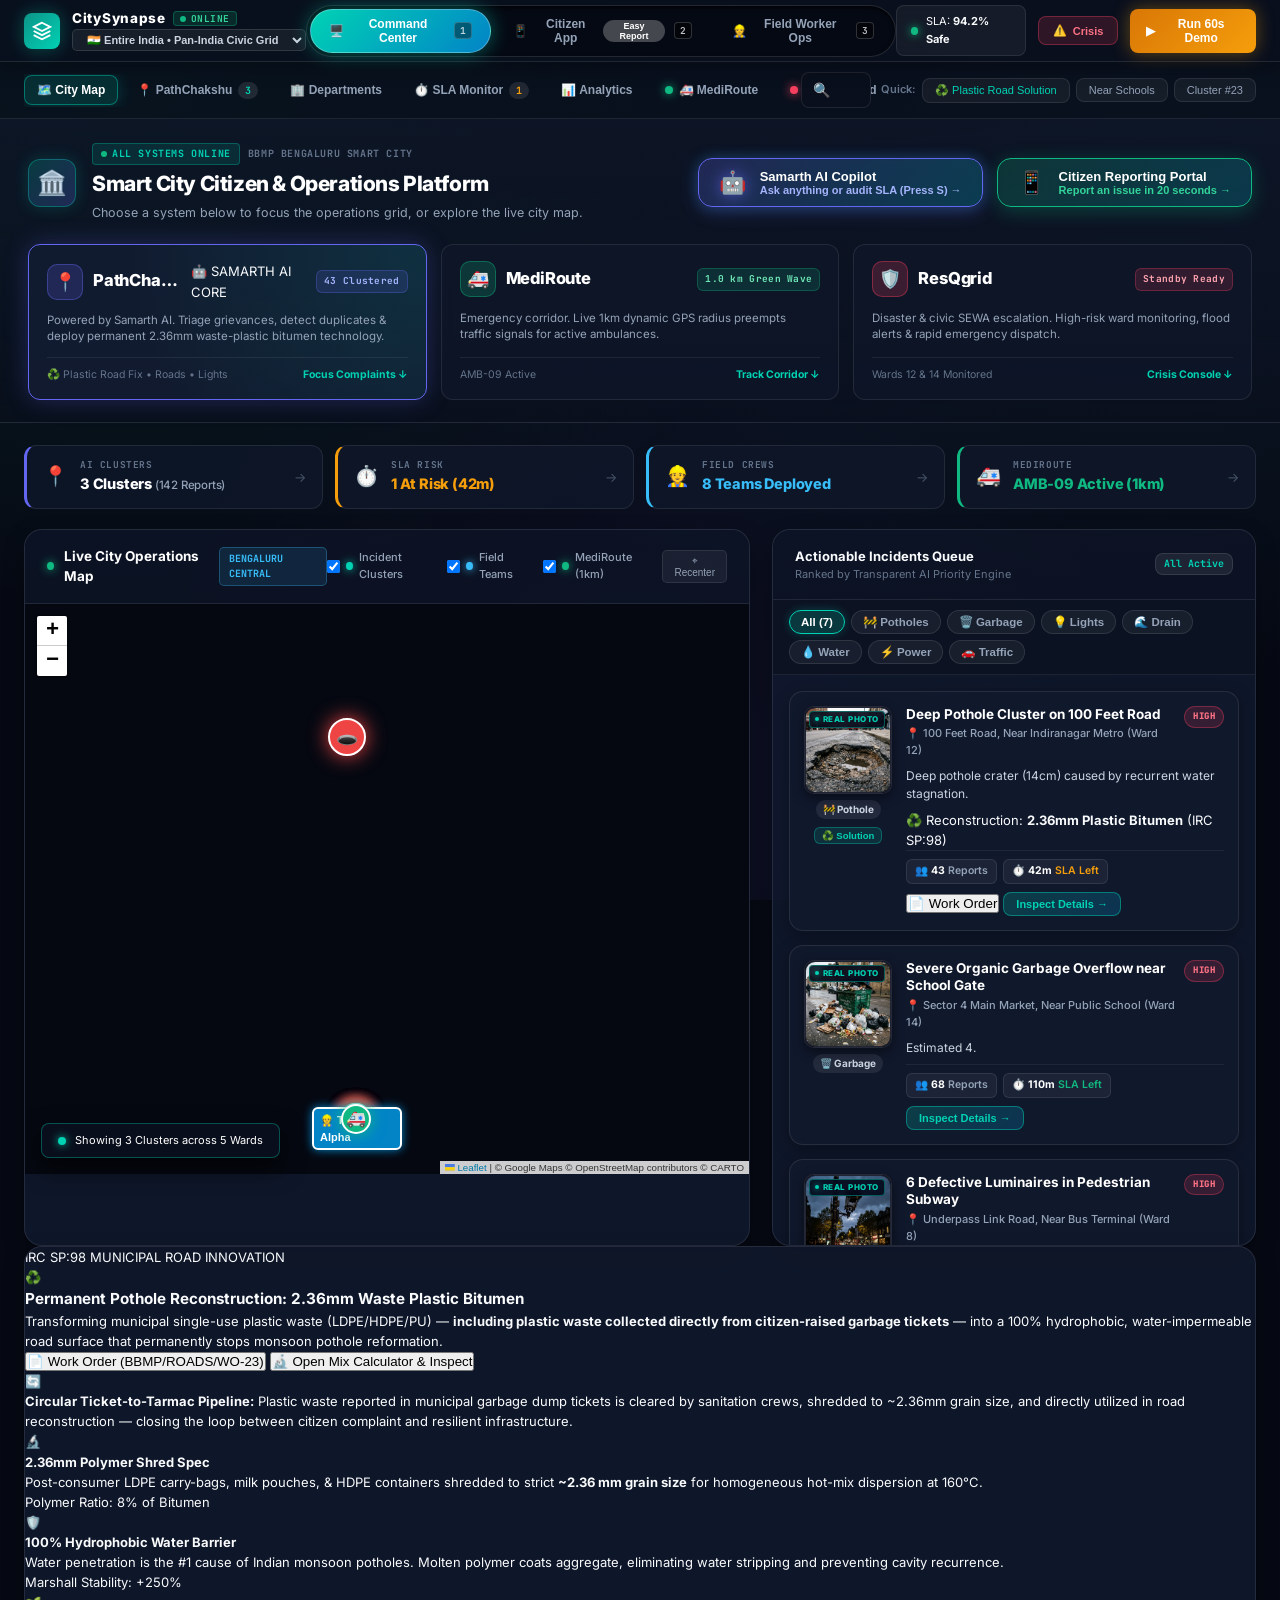
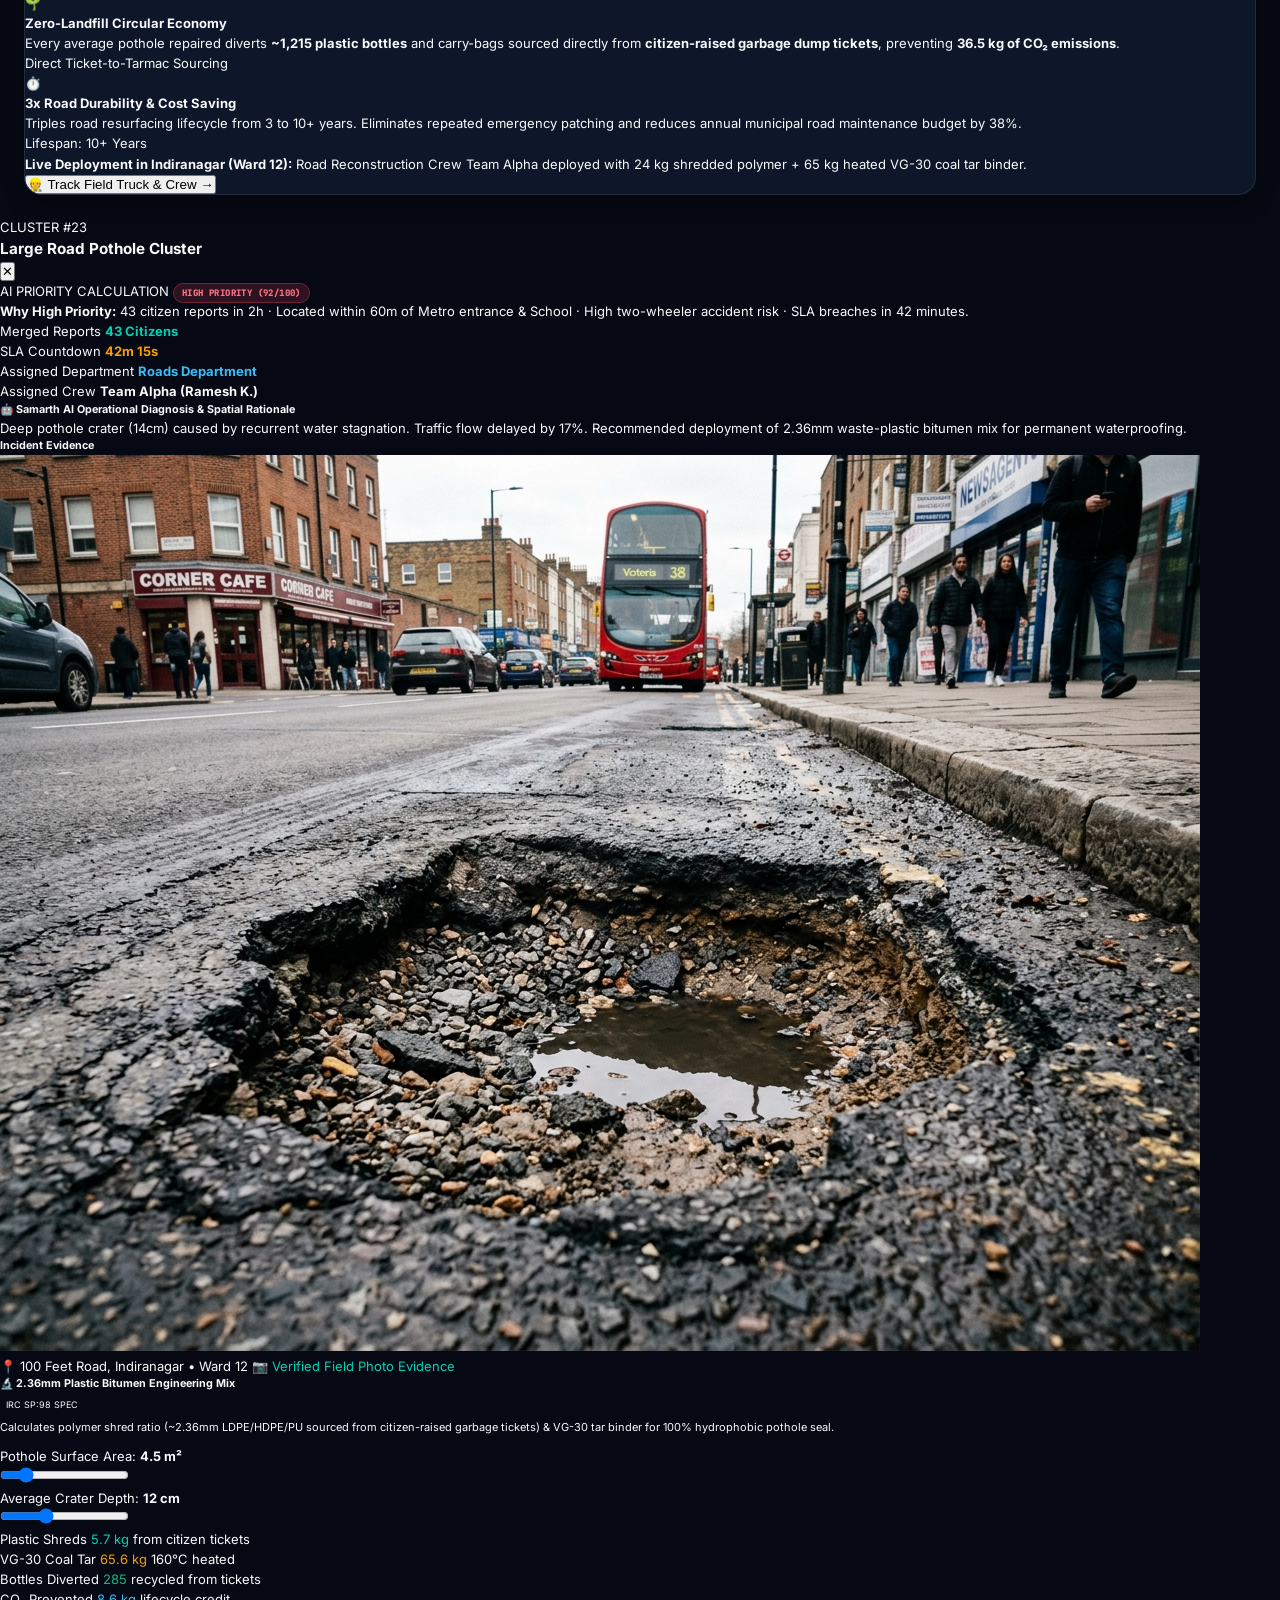
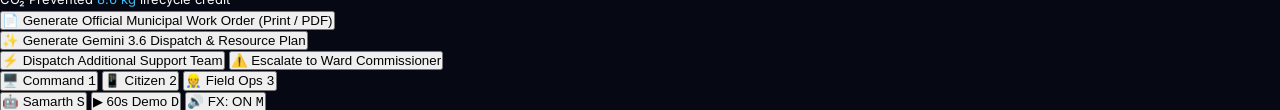
==== commit 31708431: "feat: live Google Gemini 3.6 Flash neural AI engine for Samarth AI" ====
--- a/index.html
+++ b/index.html
@@ -1581,6 +1581,11 @@
         </button>
       </div>
 
+      <!-- Gemini Real-Time AI Operational Dispatch Button -->
+      <button class="btn-gemini-drawer-action" onclick="civicApp.askGeminiDrawerDispatch()">
+        <span class="gemini-sparkle">✨</span> Generate Gemini 3.6 Dispatch & Resource Plan
+      </button>
+
       <!-- Operator Actions -->
       <div class="drawer-actions-row">
         <button class="btn-drawer-action teal" onclick="civicApp.operatorDispatchCrew()">
@@ -1606,8 +1611,9 @@
             <div class="sch-brand-row">
               <h3 class="sch-title">SAMARTH AI (समर्थ)</h3>
               <span class="sch-status-tag"><span class="indicator-dot green pulse inline"></span> Autonomous Civic Brain Online</span>
-            </div>
-            <p class="sch-subtitle">Autonomous Municipal Triage, Predictive Routing & Statutory Engineering Engine</p>
+              <span class="gemini-live-pill"><span class="gemini-sparkle">✨</span> Gemini 3.6 Flash Connected</span>
+            </div>
+            <p class="sch-subtitle">Autonomous Municipal Triage, Predictive Routing & Statutory Engineering Engine • Live Google Neural AI</p>
           </div>
         </div>
         <button class="btn-samarth-close" onclick="civicApp.closeCommandPalette()">✕</button>
@@ -1616,7 +1622,8 @@
       <!-- Natural Language Query Bar -->
       <div class="palette-input-row samarth-input-row">
         <span class="palette-icon">💬</span>
-        <input type="text" id="palette-search-input" class="palette-input" placeholder="Ask Samarth anything: 'Which SLAs are at risk?', 'Explain plastic bitumen', 'What are your works?'..." onkeyup="civicApp.handlePaletteInput(event)" />
+        <input type="text" id="palette-search-input" class="palette-input" placeholder="Ask Samarth anything: 'Which SLAs are at risk?', 'Explain plastic bitumen', 'How to prevent monsoon flooding?'..." onkeydown="if(event.key === 'Enter') civicApp.askGeminiLive()" onkeyup="civicApp.handlePaletteInput(event)" />
+        <button class="btn-ask-gemini" onclick="civicApp.askGeminiLive()" title="Execute prompt on Google Gemini 3.6 Flash Neural Model">✨ Ask Gemini</button>
         <span class="palette-esc-hint">ESC to close • Press S or ⌘K</span>
       </div>
 
@@ -1626,6 +1633,8 @@
         <button class="btn-samarth-chip highlight" onclick="civicApp.askSamarthAI('works')">📋 What are Samarth's Works?</button>
         <button class="btn-samarth-chip" onclick="civicApp.askSamarthAI('sla')">🚨 Check SLA Breaches</button>
         <button class="btn-samarth-chip" onclick="civicApp.askSamarthAI('plastic')">♻️ Plastic Bitumen (IRC SP:98)</button>
+        <button class="btn-samarth-chip gemini-chip" onclick="civicApp.askGeminiLive('What is the circular economy impact of using waste plastic in city roads?')">✨ Plastic Road Impact</button>
+        <button class="btn-samarth-chip gemini-chip" onclick="civicApp.askGeminiLive('How can municipal teams prevent SLA breaches during high-monsoon emergencies under the Sakala Act?')">✨ Monsoon SLA Strategy</button>
         <button class="btn-samarth-chip" onclick="civicApp.askSamarthAI('mediroute')">🚑 Launch MediRoute Wave</button>
         <button class="btn-samarth-chip" onclick="civicApp.askSamarthAI('statutory')">📜 Statutory Forms Register</button>
         <button class="btn-samarth-chip" onclick="civicApp.askSamarthAI('cluster23')">📍 Inspect Cluster #23</button>
--- a/style.css
+++ b/style.css
@@ -6562,5 +6562,174 @@
   box-shadow: 0 4px 10px rgba(13, 148, 136, 0.35);
 }
 
-
-
+/* ==========================================================================
+   GOOGLE GEMINI 3.6 FLASH LIVE CONNECTED SUITE (CitySynapse Neural Layer)
+   ========================================================================== */
+.gemini-live-pill {
+  display: inline-flex;
+  align-items: center;
+  gap: 6px;
+  background: linear-gradient(135deg, rgba(99, 102, 241, 0.2), rgba(0, 210, 180, 0.2));
+  border: 1px solid rgba(99, 102, 241, 0.45);
+  border-radius: 9999px;
+  padding: 3px 10px;
+  font-size: 10.5px;
+  font-weight: 700;
+  color: #c7d2fe;
+  box-shadow: 0 0 12px rgba(99, 102, 241, 0.2);
+}
+.gemini-sparkle {
+  animation: geminiSparkle 1.8s infinite ease-in-out;
+  display: inline-block;
+}
+@keyframes geminiSparkle {
+  0%, 100% { transform: scale(1) rotate(0deg); opacity: 0.9; }
+  50% { transform: scale(1.25) rotate(15deg); opacity: 1; }
+}
+
+.btn-ask-gemini {
+  background: linear-gradient(135deg, #6366f1, #00d2b4);
+  color: #ffffff;
+  border: none;
+  border-radius: 8px;
+  padding: 6px 14px;
+  font-size: 11.5px;
+  font-weight: 700;
+  cursor: pointer;
+  display: inline-flex;
+  align-items: center;
+  gap: 6px;
+  transition: all 0.2s cubic-bezier(0.16, 1, 0.3, 1);
+  box-shadow: 0 0 16px rgba(99, 102, 241, 0.35);
+  white-space: nowrap;
+}
+.btn-ask-gemini:hover {
+  filter: brightness(1.15);
+  transform: translateY(-1px);
+  box-shadow: 0 0 24px rgba(0, 210, 180, 0.5);
+}
+
+.btn-samarth-chip.gemini-chip {
+  background: rgba(99, 102, 241, 0.15);
+  border-color: rgba(99, 102, 241, 0.4);
+  color: #c7d2fe;
+}
+.btn-samarth-chip.gemini-chip:hover {
+  background: rgba(99, 102, 241, 0.3);
+  border-color: #818cf8;
+  color: #ffffff;
+}
+
+.src-badge.gemini-pulse {
+  background: linear-gradient(135deg, #4f46e5, #0d9488);
+  color: #ffffff;
+  box-shadow: 0 0 12px rgba(79, 70, 229, 0.4);
+  border: none;
+}
+
+.gemini-thinking-card {
+  border: 1.5px solid rgba(99, 102, 241, 0.4);
+  background: rgba(15, 23, 42, 0.95);
+  box-shadow: 0 0 20px rgba(99, 102, 241, 0.2);
+}
+
+.gemini-thinking-body {
+  padding: 18px 12px;
+  text-align: center;
+}
+.gemini-shimmer-line {
+  height: 6px;
+  border-radius: 4px;
+  background: linear-gradient(90deg, rgba(255, 255, 255, 0.05) 0%, rgba(99, 102, 241, 0.4) 50%, rgba(255, 255, 255, 0.05) 100%);
+  background-size: 200% 100%;
+  animation: geminiShimmer 1.5s infinite linear;
+  margin-bottom: 8px;
+}
+.gemini-shimmer-line.short {
+  width: 65%;
+  margin: 0 auto 12px auto;
+}
+@keyframes geminiShimmer {
+  0% { background-position: -200% 0; }
+  100% { background-position: 200% 0; }
+}
+.gemini-thinking-text {
+  font-size: 11.5px;
+  color: #94a3b8;
+  font-style: italic;
+  margin: 0;
+}
+
+.gemini-markdown-output {
+  color: #e2e8f0;
+  font-size: 12.5px;
+  line-height: 1.6;
+  margin: 12px 0 16px 0;
+}
+.gemini-markdown-output h1,
+.gemini-markdown-output h2,
+.gemini-markdown-output h3,
+.gemini-markdown-output h4 {
+  color: #38bdf8;
+  margin: 10px 0 6px 0;
+  font-size: 13.5px;
+  font-weight: 700;
+}
+.gemini-markdown-output ul {
+  padding-left: 20px;
+  margin: 8px 0;
+}
+.gemini-markdown-output li {
+  margin-bottom: 4px;
+}
+.gemini-markdown-output strong {
+  color: #5eead4;
+}
+.gemini-markdown-output code {
+  background: rgba(15, 23, 42, 0.85);
+  border: 1px solid rgba(255, 255, 255, 0.15);
+  border-radius: 4px;
+  padding: 1px 5px;
+  font-family: var(--font-mono, monospace);
+  font-size: 11px;
+  color: #facc15;
+}
+
+.btn-copy-insight {
+  background: rgba(255, 255, 255, 0.08);
+  border: 1px solid rgba(255, 255, 255, 0.18);
+  color: #cbd5e1;
+  border-radius: 6px;
+  padding: 6px 12px;
+  font-size: 11px;
+  cursor: pointer;
+  transition: all 0.15s ease;
+}
+.btn-copy-insight:hover {
+  background: rgba(255, 255, 255, 0.18);
+  color: #ffffff;
+}
+
+.btn-gemini-drawer-action {
+  width: 100%;
+  background: linear-gradient(135deg, rgba(79, 70, 229, 0.25), rgba(13, 148, 136, 0.25));
+  border: 1px solid rgba(99, 102, 241, 0.5);
+  border-radius: 8px;
+  padding: 9px 12px;
+  color: #e0e7ff;
+  font-size: 12px;
+  font-weight: 700;
+  cursor: pointer;
+  display: flex;
+  align-items: center;
+  justify-content: center;
+  gap: 8px;
+  margin-top: 10px;
+  transition: all 0.2s ease;
+}
+.btn-gemini-drawer-action:hover {
+  background: linear-gradient(135deg, rgba(79, 70, 229, 0.45), rgba(13, 148, 136, 0.45));
+  border-color: #38bdf8;
+  transform: translateY(-1px);
+  box-shadow: 0 4px 14px rgba(99, 102, 241, 0.3);
+}
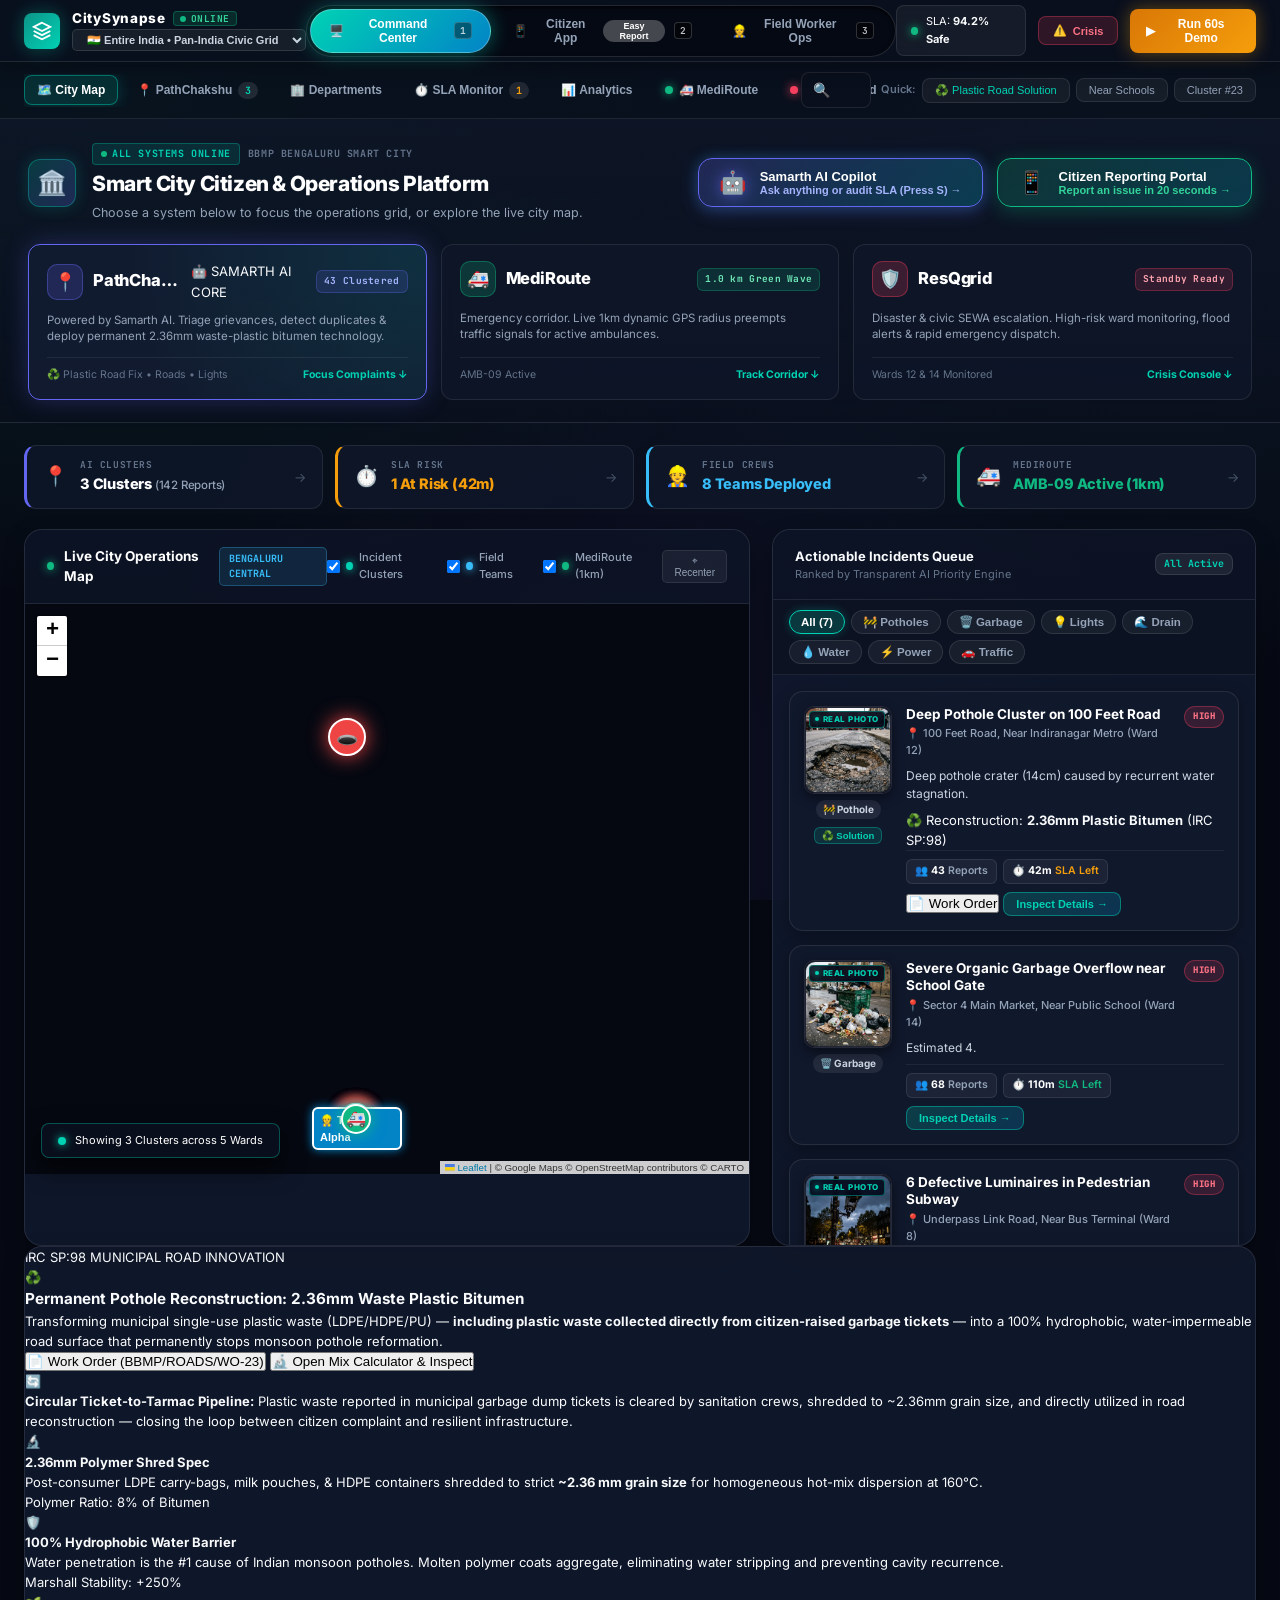
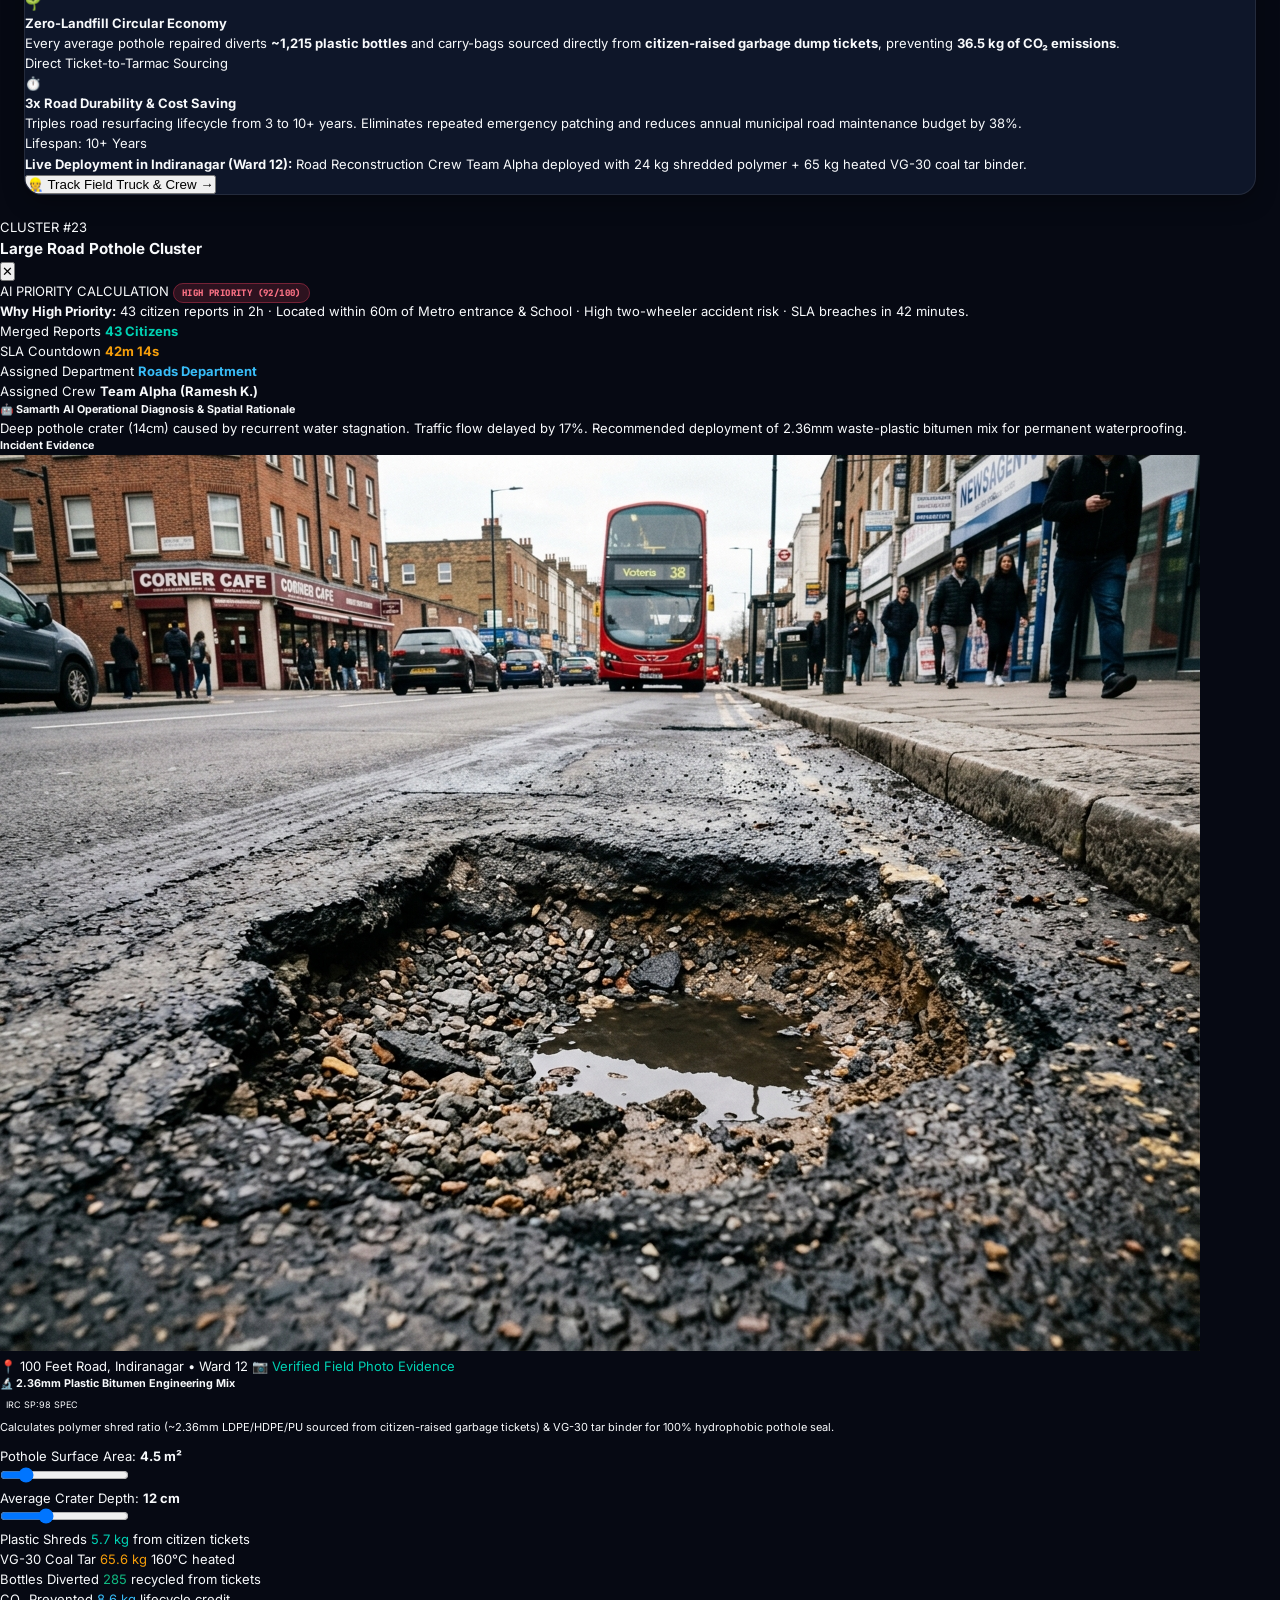
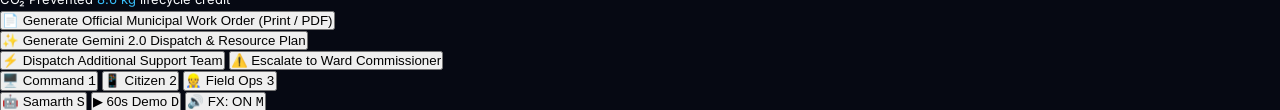
==== commit 1aa16ffb: "fix: correct Gemini model to gemini-2.0-flash, update all version references" ====
--- a/index.html
+++ b/index.html
@@ -1583,7 +1583,7 @@
 
       <!-- Gemini Real-Time AI Operational Dispatch Button -->
       <button class="btn-gemini-drawer-action" onclick="civicApp.askGeminiDrawerDispatch()">
-        <span class="gemini-sparkle">✨</span> Generate Gemini 3.6 Dispatch & Resource Plan
+        <span class="gemini-sparkle">✨</span> Generate Gemini 2.0 Dispatch & Resource Plan
       </button>
 
       <!-- Operator Actions -->
@@ -1611,7 +1611,7 @@
             <div class="sch-brand-row">
               <h3 class="sch-title">SAMARTH AI (समर्थ)</h3>
               <span class="sch-status-tag"><span class="indicator-dot green pulse inline"></span> Autonomous Civic Brain Online</span>
-              <span class="gemini-live-pill"><span class="gemini-sparkle">✨</span> Gemini 3.6 Flash Connected</span>
+              <span class="gemini-live-pill"><span class="gemini-sparkle">✨</span> Gemini 2.0 Flash Connected</span>
             </div>
             <p class="sch-subtitle">Autonomous Municipal Triage, Predictive Routing & Statutory Engineering Engine • Live Google Neural AI</p>
           </div>
@@ -1623,7 +1623,7 @@
       <div class="palette-input-row samarth-input-row">
         <span class="palette-icon">💬</span>
         <input type="text" id="palette-search-input" class="palette-input" placeholder="Ask Samarth anything: 'Which SLAs are at risk?', 'Explain plastic bitumen', 'How to prevent monsoon flooding?'..." onkeydown="if(event.key === 'Enter') civicApp.askGeminiLive()" onkeyup="civicApp.handlePaletteInput(event)" />
-        <button class="btn-ask-gemini" onclick="civicApp.askGeminiLive()" title="Execute prompt on Google Gemini 3.6 Flash Neural Model">✨ Ask Gemini</button>
+        <button class="btn-ask-gemini" onclick="civicApp.askGeminiLive()" title="Execute prompt on Google Gemini 2.0 Flash Neural Model">✨ Ask Gemini</button>
         <span class="palette-esc-hint">ESC to close • Press S or ⌘K</span>
       </div>
 
--- a/style.css
+++ b/style.css
@@ -6563,7 +6563,7 @@
 }
 
 /* ==========================================================================
-   GOOGLE GEMINI 3.6 FLASH LIVE CONNECTED SUITE (CitySynapse Neural Layer)
+   GOOGLE GEMINI 2.0 FLASH LIVE CONNECTED SUITE (CitySynapse Neural Layer)
    ========================================================================== */
 .gemini-live-pill {
   display: inline-flex;
